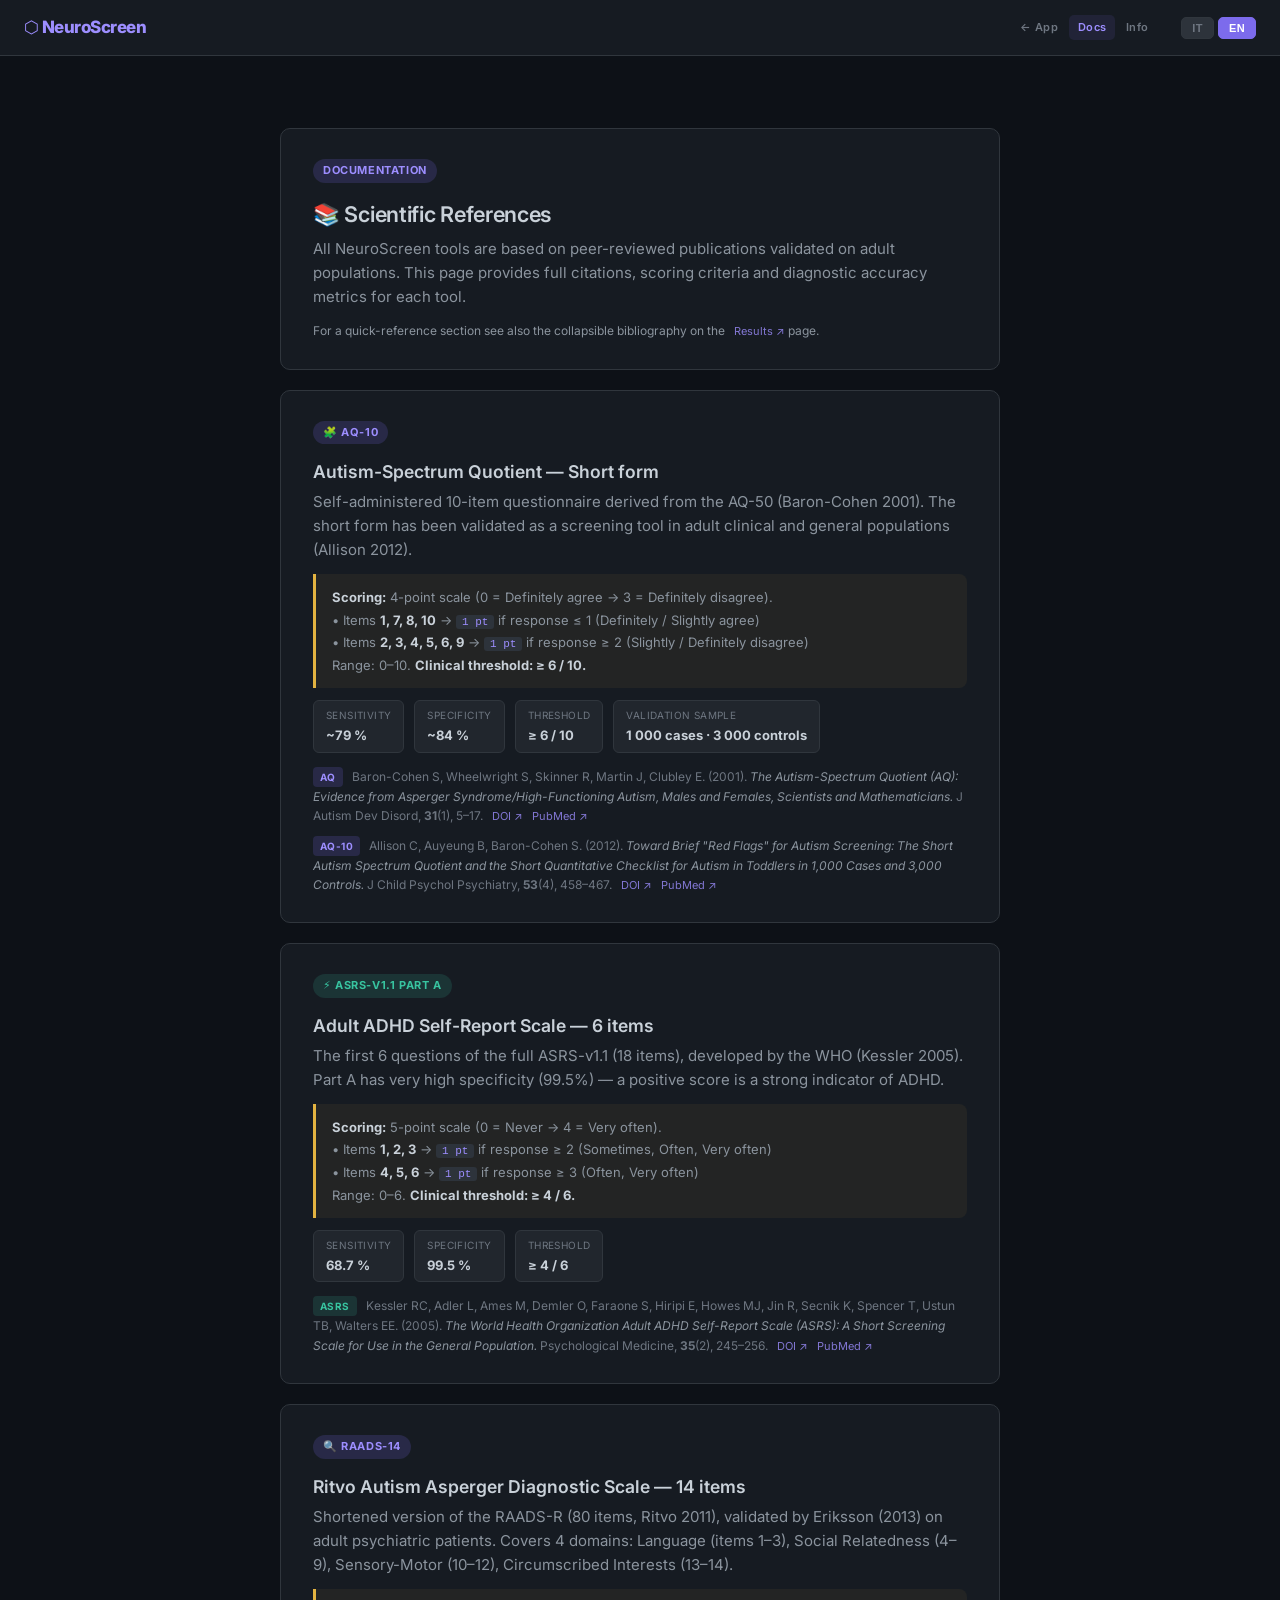
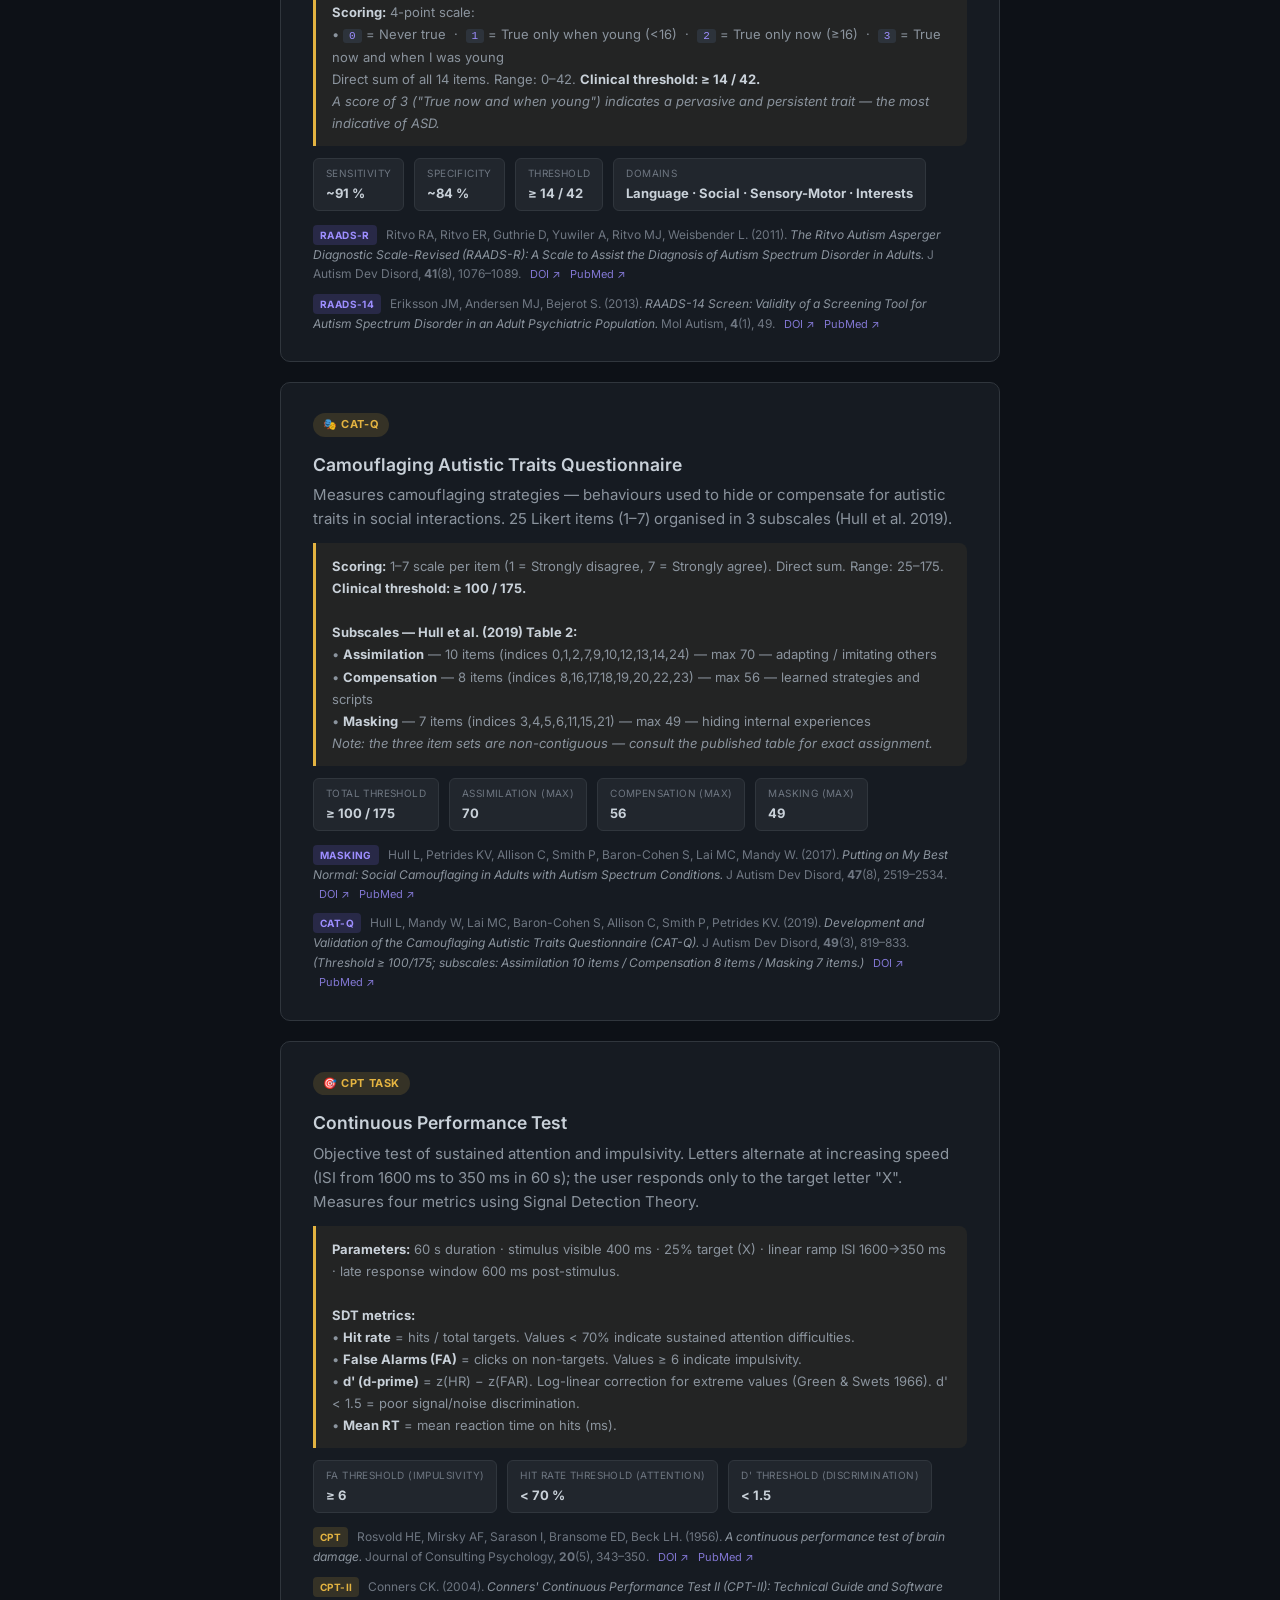
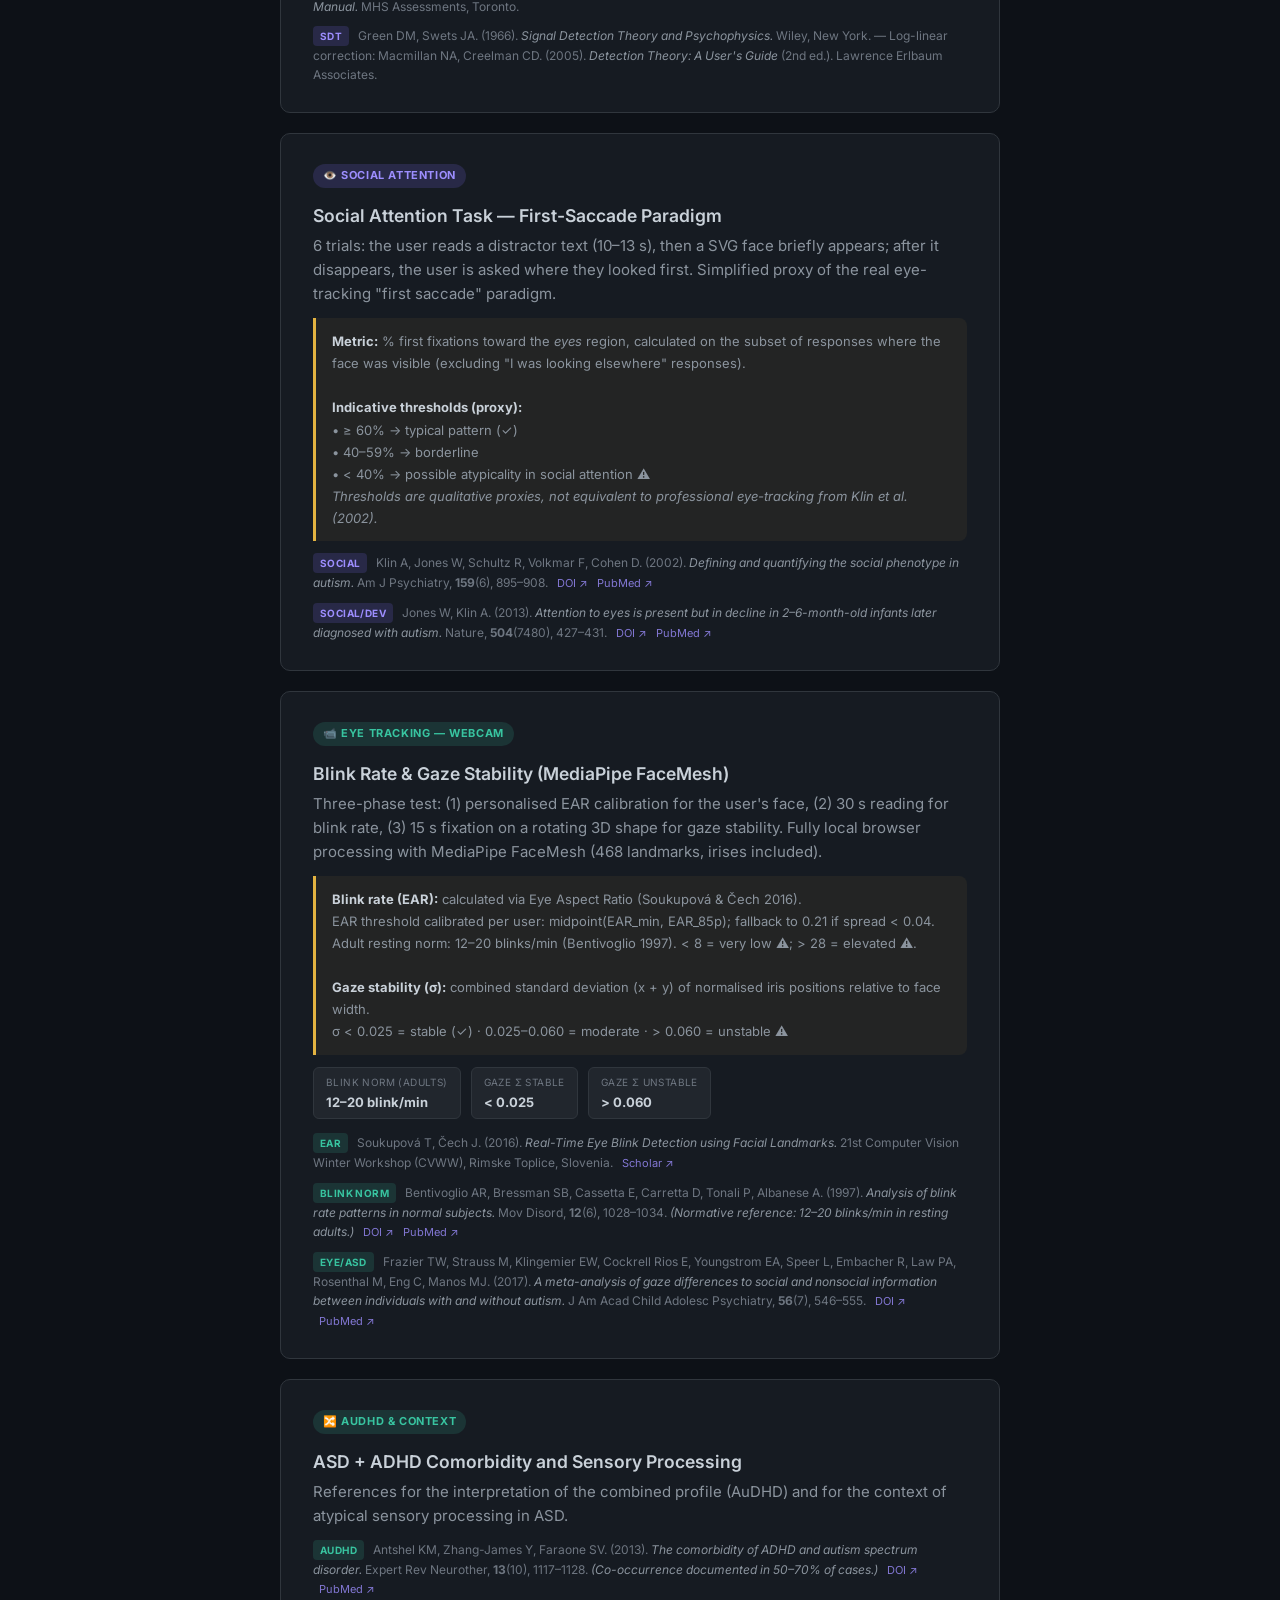
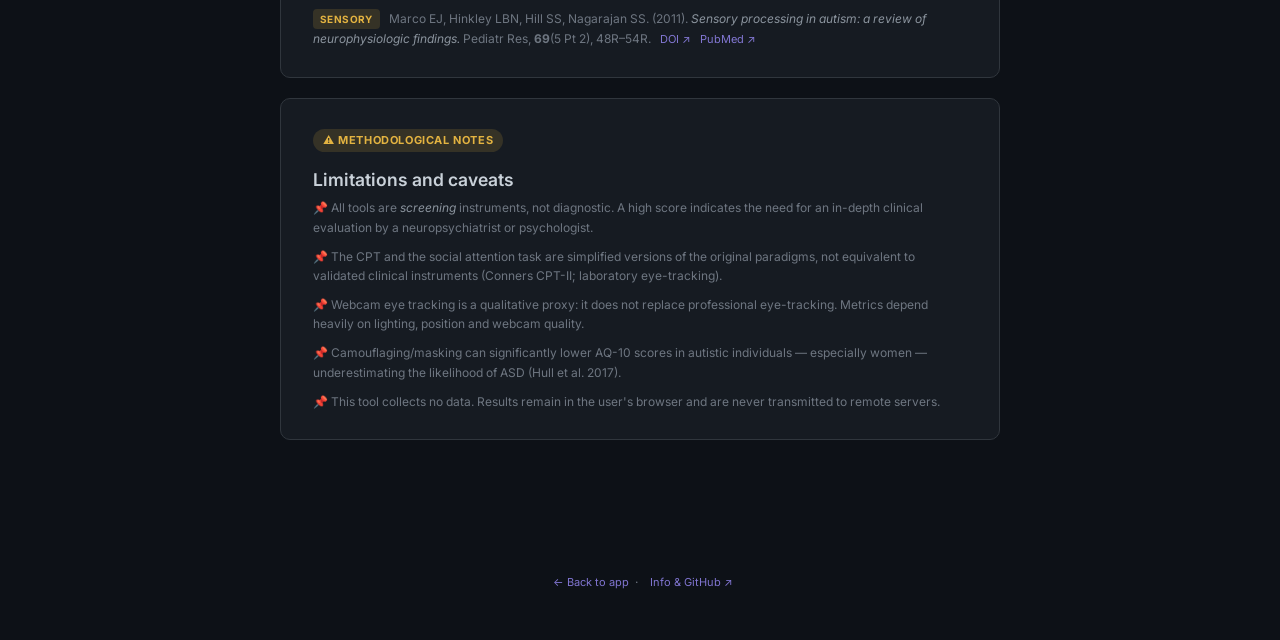
==== docs.html @ eaff33db "feat: bilingual IT/EN support for all pages + fix webcam leak, saveSession, dead code - Auto-detect " ====
<!DOCTYPE html>
<html lang="it" id="html-root">
<head>
  <meta charset="UTF-8">
  <meta name="viewport" content="width=device-width, initial-scale=1.0">
  <title>Docs — NeuroScreen</title>
  <link rel="preconnect" href="https://fonts.googleapis.com">
  <link rel="preconnect" href="https://fonts.gstatic.com" crossorigin>
  <link href="https://fonts.googleapis.com/css2?family=Inter:wght@400;500;600;700;800&display=swap" rel="stylesheet">
  <link rel="stylesheet" href="style.css">
  <!-- Detect language before first paint to avoid flash -->
  <script>!function(){var l;try{l=localStorage.getItem('ns_pref_lang')}catch(e){}if(l!=='it'&&l!=='en')l=(navigator.language||'it').toLowerCase().startsWith('it')?'it':'en';document.documentElement.lang=l}();</script>
</head>
<body>

<header>
  <div class="logo">⬡ NeuroScreen</div>
  <div style="flex:1"></div>
  <div class="header-nav-links">
    <a href="index.html" class="header-link lang-it">← App</a>
    <a href="index.html" class="header-link lang-en">← App</a>
    <a href="docs.html"  class="header-link active">Docs</a>
    <a href="info.html"  class="header-link">Info</a>
  </div>
  <div class="lang-switch">
    <button class="lang-btn" data-lang="it" onclick="__setStaticLang('it')">IT</button>
    <button class="lang-btn" data-lang="en" onclick="__setStaticLang('en')">EN</button>
  </div>
</header>

<main>

  <!-- ── Intro ── -->
  <div class="card" style="margin-top:36px">
    <span class="badge badge-purple lang-it">Documentazione</span>
    <span class="badge badge-purple lang-en">Documentation</span>
    <h2>📚 <span class="lang-it">Riferimenti Scientifici</span><span class="lang-en">Scientific References</span></h2>
    <p class="lang-it">Tutti gli strumenti di NeuroScreen si basano su pubblicazioni peer-reviewed con validazione su popolazioni adulte. Questa pagina riporta le citazioni complete, i criteri di scoring e le metriche di accuratezza diagnostica per ciascun strumento.</p>
    <p class="lang-en">All NeuroScreen tools are based on peer-reviewed publications validated on adult populations. This page provides full citations, scoring criteria and diagnostic accuracy metrics for each tool.</p>
    <p style="font-size:12px" class="lang-it">Per la sezione di riferimento rapida vedi anche la bibliografia collassabile nella pagina <a href="index.html" class="ref-link">Risultati ↗</a>.</p>
    <p style="font-size:12px" class="lang-en">For a quick-reference section see also the collapsible bibliography on the <a href="index.html" class="ref-link">Results ↗</a> page.</p>
  </div>

  <!-- ── AQ-10 ── -->
  <div class="card">
    <span class="badge badge-purple">🧩 AQ-10</span>
    <h3 class="lang-it" style="font-size:1.1rem;margin-bottom:4px">Autism-Spectrum Quotient — Versione breve</h3>
    <h3 class="lang-en" style="font-size:1.1rem;margin-bottom:4px">Autism-Spectrum Quotient — Short form</h3>
    <p class="lang-it">Questionario autovalutativo a 10 item derivato dall'AQ-50 (Baron-Cohen 2001). La versione breve è stata validata come strumento di screening in popolazioni adulte cliniche e generali (Allison 2012).</p>
    <p class="lang-en">Self-administered 10-item questionnaire derived from the AQ-50 (Baron-Cohen 2001). The short form has been validated as a screening tool in adult clinical and general populations (Allison 2012).</p>

    <div class="docs-scoring lang-it">
      <strong>Scoring:</strong> Scala a 4 punti (0 = Definitivamente d'accordo → 3 = Definitivamente in disaccordo).<br>
      • Item <strong>1, 7, 8, 10</strong> → <span class="docs-code">1 pt</span> se risposta ≤ 1 (Definitivamente / Leggermente d'accordo)<br>
      • Item <strong>2, 3, 4, 5, 6, 9</strong> → <span class="docs-code">1 pt</span> se risposta ≥ 2 (Leggermente / Definitivamente in disaccordo)<br>
      Range: 0–10. <strong>Soglia clinica: ≥ 6 / 10.</strong>
    </div>
    <div class="docs-scoring lang-en">
      <strong>Scoring:</strong> 4-point scale (0 = Definitely agree → 3 = Definitely disagree).<br>
      • Items <strong>1, 7, 8, 10</strong> → <span class="docs-code">1 pt</span> if response ≤ 1 (Definitely / Slightly agree)<br>
      • Items <strong>2, 3, 4, 5, 6, 9</strong> → <span class="docs-code">1 pt</span> if response ≥ 2 (Slightly / Definitely disagree)<br>
      Range: 0–10. <strong>Clinical threshold: ≥ 6 / 10.</strong>
    </div>

    <div class="docs-acc-row">
      <div class="docs-acc-pill">
        <div class="docs-acc-pill-label lang-it">Sensibilità</div>
        <div class="docs-acc-pill-label lang-en">Sensitivity</div>
        <div class="docs-acc-pill-val">~79 %</div>
      </div>
      <div class="docs-acc-pill">
        <div class="docs-acc-pill-label lang-it">Specificità</div>
        <div class="docs-acc-pill-label lang-en">Specificity</div>
        <div class="docs-acc-pill-val">~84 %</div>
      </div>
      <div class="docs-acc-pill">
        <div class="docs-acc-pill-label lang-it">Soglia</div>
        <div class="docs-acc-pill-label lang-en">Threshold</div>
        <div class="docs-acc-pill-val">≥ 6 / 10</div>
      </div>
      <div class="docs-acc-pill">
        <div class="docs-acc-pill-label lang-it">Campione di validazione</div>
        <div class="docs-acc-pill-label lang-en">Validation sample</div>
        <div class="docs-acc-pill-val">1 000 <span class="lang-it">casi</span><span class="lang-en">cases</span> · 3 000 <span class="lang-it">controlli</span><span class="lang-en">controls</span></div>
      </div>
    </div>

    <ul class="refs-list">
      <li>
        <span class="ref-badge">AQ</span>
        Baron-Cohen S, Wheelwright S, Skinner R, Martin J, Clubley E. (2001). <em>The Autism-Spectrum Quotient (AQ): Evidence from Asperger Syndrome/High-Functioning Autism, Males and Females, Scientists and Mathematicians.</em> J Autism Dev Disord, <strong>31</strong>(1), 5–17.
        <a href="https://doi.org/10.1023/A:1005653411471" target="_blank" rel="noopener" class="ref-link">DOI ↗</a>
        <a href="https://pubmed.ncbi.nlm.nih.gov/?term=baron-cohen+autism+spectrum+quotient+AQ+2001" target="_blank" rel="noopener" class="ref-link">PubMed ↗</a>
      </li>
      <li>
        <span class="ref-badge">AQ-10</span>
        Allison C, Auyeung B, Baron-Cohen S. (2012). <em>Toward Brief "Red Flags" for Autism Screening: The Short Autism Spectrum Quotient and the Short Quantitative Checklist for Autism in Toddlers in 1,000 Cases and 3,000 Controls.</em> J Child Psychol Psychiatry, <strong>53</strong>(4), 458–467.
        <a href="https://doi.org/10.1111/j.1469-7610.2011.02480.x" target="_blank" rel="noopener" class="ref-link">DOI ↗</a>
        <a href="https://pubmed.ncbi.nlm.nih.gov/?term=allison+auyeung+baron-cohen+AQ-10+2012" target="_blank" rel="noopener" class="ref-link">PubMed ↗</a>
      </li>
    </ul>
  </div>

  <!-- ── ASRS ── -->
  <div class="card">
    <span class="badge badge-teal">⚡ ASRS-v1.1 <span class="lang-it">Parte</span><span class="lang-en">Part</span> A</span>
    <h3 style="font-size:1.1rem;margin-bottom:4px">Adult ADHD Self-Report Scale — 6 <span class="lang-it">item</span><span class="lang-en">items</span></h3>
    <p class="lang-it">Le prime 6 domande dell'ASRS-v1.1 completo (18 item), sviluppato dall'OMS (Kessler 2005). La Parte A ha specificità molto elevata (99.5 %) — un punteggio positivo è un forte indicatore di ADHD.</p>
    <p class="lang-en">The first 6 questions of the full ASRS-v1.1 (18 items), developed by the WHO (Kessler 2005). Part A has very high specificity (99.5%) — a positive score is a strong indicator of ADHD.</p>

    <div class="docs-scoring lang-it">
      <strong>Scoring:</strong> Scala a 5 punti (0 = Mai → 4 = Molto spesso).<br>
      • Item <strong>1, 2, 3</strong> → <span class="docs-code">1 pt</span> se risposta ≥ 2 (A volte, Spesso, Molto spesso)<br>
      • Item <strong>4, 5, 6</strong> → <span class="docs-code">1 pt</span> se risposta ≥ 3 (Spesso, Molto spesso)<br>
      Range: 0–6. <strong>Soglia clinica: ≥ 4 / 6.</strong>
    </div>
    <div class="docs-scoring lang-en">
      <strong>Scoring:</strong> 5-point scale (0 = Never → 4 = Very often).<br>
      • Items <strong>1, 2, 3</strong> → <span class="docs-code">1 pt</span> if response ≥ 2 (Sometimes, Often, Very often)<br>
      • Items <strong>4, 5, 6</strong> → <span class="docs-code">1 pt</span> if response ≥ 3 (Often, Very often)<br>
      Range: 0–6. <strong>Clinical threshold: ≥ 4 / 6.</strong>
    </div>

    <div class="docs-acc-row">
      <div class="docs-acc-pill">
        <div class="docs-acc-pill-label lang-it">Sensibilità</div>
        <div class="docs-acc-pill-label lang-en">Sensitivity</div>
        <div class="docs-acc-pill-val">68.7 %</div>
      </div>
      <div class="docs-acc-pill">
        <div class="docs-acc-pill-label lang-it">Specificità</div>
        <div class="docs-acc-pill-label lang-en">Specificity</div>
        <div class="docs-acc-pill-val">99.5 %</div>
      </div>
      <div class="docs-acc-pill">
        <div class="docs-acc-pill-label lang-it">Soglia</div>
        <div class="docs-acc-pill-label lang-en">Threshold</div>
        <div class="docs-acc-pill-val">≥ 4 / 6</div>
      </div>
    </div>

    <ul class="refs-list">
      <li>
        <span class="ref-badge ref-badge-teal">ASRS</span>
        Kessler RC, Adler L, Ames M, Demler O, Faraone S, Hiripi E, Howes MJ, Jin R, Secnik K, Spencer T, Ustun TB, Walters EE. (2005). <em>The World Health Organization Adult ADHD Self-Report Scale (ASRS): A Short Screening Scale for Use in the General Population.</em> Psychological Medicine, <strong>35</strong>(2), 245–256.
        <a href="https://doi.org/10.1017/S0033291704002247" target="_blank" rel="noopener" class="ref-link">DOI ↗</a>
        <a href="https://pubmed.ncbi.nlm.nih.gov/?term=kessler+ASRS+ADHD+self+report+scale+2005" target="_blank" rel="noopener" class="ref-link">PubMed ↗</a>
      </li>
    </ul>
  </div>

  <!-- ── RAADS-14 ── -->
  <div class="card">
    <span class="badge badge-purple">🔍 RAADS-14</span>
    <h3 style="font-size:1.1rem;margin-bottom:4px">Ritvo Autism Asperger Diagnostic Scale — 14 <span class="lang-it">item</span><span class="lang-en">items</span></h3>
    <p class="lang-it">Versione ridotta del RAADS-R (80 item, Ritvo 2011), validata da Eriksson (2013) su pazienti psichiatrici adulti. Copre 4 domini: Linguaggio (item 1–3), Relazioni sociali (4–9), Sensorio-motorio (10–12), Interessi circoscritti (13–14).</p>
    <p class="lang-en">Shortened version of the RAADS-R (80 items, Ritvo 2011), validated by Eriksson (2013) on adult psychiatric patients. Covers 4 domains: Language (items 1–3), Social Relatedness (4–9), Sensory-Motor (10–12), Circumscribed Interests (13–14).</p>

    <div class="docs-scoring lang-it">
      <strong>Scoring:</strong> Scala a 4 punti:<br>
      • <span class="docs-code">0</span> = Mai vero &nbsp;·&nbsp;
        <span class="docs-code">1</span> = Vero solo da giovane (&lt;16 anni) &nbsp;·&nbsp;
        <span class="docs-code">2</span> = Vero solo ora (≥16 anni) &nbsp;·&nbsp;
        <span class="docs-code">3</span> = Vero ora e quando ero giovane<br>
      Somma diretta di tutti i 14 item. Range: 0–42. <strong>Soglia clinica: ≥ 14 / 42.</strong><br>
      <em>Un punteggio 3 ("Vero ora e da giovane") indica un tratto pervasivo e persistente — il più indicativo di ASD.</em>
    </div>
    <div class="docs-scoring lang-en">
      <strong>Scoring:</strong> 4-point scale:<br>
      • <span class="docs-code">0</span> = Never true &nbsp;·&nbsp;
        <span class="docs-code">1</span> = True only when young (&lt;16) &nbsp;·&nbsp;
        <span class="docs-code">2</span> = True only now (≥16) &nbsp;·&nbsp;
        <span class="docs-code">3</span> = True now and when I was young<br>
      Direct sum of all 14 items. Range: 0–42. <strong>Clinical threshold: ≥ 14 / 42.</strong><br>
      <em>A score of 3 ("True now and when young") indicates a pervasive and persistent trait — the most indicative of ASD.</em>
    </div>

    <div class="docs-acc-row">
      <div class="docs-acc-pill">
        <div class="docs-acc-pill-label lang-it">Sensibilità</div>
        <div class="docs-acc-pill-label lang-en">Sensitivity</div>
        <div class="docs-acc-pill-val">~91 %</div>
      </div>
      <div class="docs-acc-pill">
        <div class="docs-acc-pill-label lang-it">Specificità</div>
        <div class="docs-acc-pill-label lang-en">Specificity</div>
        <div class="docs-acc-pill-val">~84 %</div>
      </div>
      <div class="docs-acc-pill">
        <div class="docs-acc-pill-label lang-it">Soglia</div>
        <div class="docs-acc-pill-label lang-en">Threshold</div>
        <div class="docs-acc-pill-val">≥ 14 / 42</div>
      </div>
      <div class="docs-acc-pill">
        <div class="docs-acc-pill-label lang-it">Domini</div>
        <div class="docs-acc-pill-label lang-en">Domains</div>
        <div class="docs-acc-pill-val lang-it">Linguaggio · Sociale · Sensorio-mot. · Interessi</div>
        <div class="docs-acc-pill-val lang-en">Language · Social · Sensory-Motor · Interests</div>
      </div>
    </div>

    <ul class="refs-list">
      <li>
        <span class="ref-badge">RAADS-R</span>
        Ritvo RA, Ritvo ER, Guthrie D, Yuwiler A, Ritvo MJ, Weisbender L. (2011). <em>The Ritvo Autism Asperger Diagnostic Scale-Revised (RAADS-R): A Scale to Assist the Diagnosis of Autism Spectrum Disorder in Adults.</em> J Autism Dev Disord, <strong>41</strong>(8), 1076–1089.
        <a href="https://doi.org/10.1007/s10803-010-1143-3" target="_blank" rel="noopener" class="ref-link">DOI ↗</a>
        <a href="https://pubmed.ncbi.nlm.nih.gov/?term=ritvo+autism+asperger+diagnostic+scale+RAADS-R+2011" target="_blank" rel="noopener" class="ref-link">PubMed ↗</a>
      </li>
      <li>
        <span class="ref-badge">RAADS-14</span>
        Eriksson JM, Andersen MJ, Bejerot S. (2013). <em>RAADS-14 Screen: Validity of a Screening Tool for Autism Spectrum Disorder in an Adult Psychiatric Population.</em> Mol Autism, <strong>4</strong>(1), 49.
        <a href="https://doi.org/10.1186/2040-2392-4-49" target="_blank" rel="noopener" class="ref-link">DOI ↗</a>
        <a href="https://pubmed.ncbi.nlm.nih.gov/?term=eriksson+andersen+bejerot+RAADS-14+2013" target="_blank" rel="noopener" class="ref-link">PubMed ↗</a>
      </li>
    </ul>
  </div>

  <!-- ── CAT-Q ── -->
  <div class="card">
    <span class="badge badge-warn">🎭 CAT-Q</span>
    <h3 style="font-size:1.1rem;margin-bottom:4px">Camouflaging Autistic Traits Questionnaire</h3>
    <p class="lang-it">Misura le strategie di camouflaging — comportamenti usati per nascondere o compensare tratti autistici nelle interazioni sociali. 25 item Likert (1–7) organizzati in 3 subscale (Hull et al. 2019).</p>
    <p class="lang-en">Measures camouflaging strategies — behaviours used to hide or compensate for autistic traits in social interactions. 25 Likert items (1–7) organised in 3 subscales (Hull et al. 2019).</p>

    <div class="docs-scoring lang-it">
      <strong>Scoring:</strong> Scala 1–7 per item (1 = Fortemente in disaccordo, 7 = Fortemente d'accordo). Somma diretta. Range: 25–175. <strong>Soglia clinica: ≥ 100 / 175.</strong><br><br>
      <strong>Subscale — Hull et al. (2019) Tabella 2:</strong><br>
      • <strong>Assimilazione</strong> — 10 item (indici 0,1,2,7,9,10,12,13,14,24) — max 70 — adattarsi / imitare gli altri<br>
      • <strong>Compensazione</strong> — 8 item (indici 8,16,17,18,19,20,22,23) — max 56 — strategie e copioni appresi<br>
      • <strong>Masking</strong> — 7 item (indici 3,4,5,6,11,15,21) — max 49 — nascondere le esperienze interne<br>
      <em>Nota: i tre item-set non sono contigui — la tabella pubblicata va consultata per l'assegnazione esatta.</em>
    </div>
    <div class="docs-scoring lang-en">
      <strong>Scoring:</strong> 1–7 scale per item (1 = Strongly disagree, 7 = Strongly agree). Direct sum. Range: 25–175. <strong>Clinical threshold: ≥ 100 / 175.</strong><br><br>
      <strong>Subscales — Hull et al. (2019) Table 2:</strong><br>
      • <strong>Assimilation</strong> — 10 items (indices 0,1,2,7,9,10,12,13,14,24) — max 70 — adapting / imitating others<br>
      • <strong>Compensation</strong> — 8 items (indices 8,16,17,18,19,20,22,23) — max 56 — learned strategies and scripts<br>
      • <strong>Masking</strong> — 7 items (indices 3,4,5,6,11,15,21) — max 49 — hiding internal experiences<br>
      <em>Note: the three item sets are non-contiguous — consult the published table for exact assignment.</em>
    </div>

    <div class="docs-acc-row">
      <div class="docs-acc-pill">
        <div class="docs-acc-pill-label lang-it">Soglia totale</div>
        <div class="docs-acc-pill-label lang-en">Total threshold</div>
        <div class="docs-acc-pill-val">≥ 100 / 175</div>
      </div>
      <div class="docs-acc-pill">
        <div class="docs-acc-pill-label lang-it">Assimilazione (max)</div>
        <div class="docs-acc-pill-label lang-en">Assimilation (max)</div>
        <div class="docs-acc-pill-val">70</div>
      </div>
      <div class="docs-acc-pill">
        <div class="docs-acc-pill-label lang-it">Compensazione (max)</div>
        <div class="docs-acc-pill-label lang-en">Compensation (max)</div>
        <div class="docs-acc-pill-val">56</div>
      </div>
      <div class="docs-acc-pill">
        <div class="docs-acc-pill-label">Masking (max)</div>
        <div class="docs-acc-pill-val">49</div>
      </div>
    </div>

    <ul class="refs-list">
      <li>
        <span class="ref-badge">Masking</span>
        Hull L, Petrides KV, Allison C, Smith P, Baron-Cohen S, Lai MC, Mandy W. (2017). <em>Putting on My Best Normal: Social Camouflaging in Adults with Autism Spectrum Conditions.</em> J Autism Dev Disord, <strong>47</strong>(8), 2519–2534.
        <a href="https://doi.org/10.1007/s10803-017-3162-2" target="_blank" rel="noopener" class="ref-link">DOI ↗</a>
        <a href="https://pubmed.ncbi.nlm.nih.gov/?term=hull+mandy+camouflaging+autism+adults+2017" target="_blank" rel="noopener" class="ref-link">PubMed ↗</a>
      </li>
      <li>
        <span class="ref-badge">CAT-Q</span>
        Hull L, Mandy W, Lai MC, Baron-Cohen S, Allison C, Smith P, Petrides KV. (2019). <em>Development and Validation of the Camouflaging Autistic Traits Questionnaire (CAT-Q).</em> J Autism Dev Disord, <strong>49</strong>(3), 819–833. <em>(Threshold ≥ 100/175; subscales: Assimilation 10 items / Compensation 8 items / Masking 7 items.)</em>
        <a href="https://doi.org/10.1007/s10803-018-3720-5" target="_blank" rel="noopener" class="ref-link">DOI ↗</a>
        <a href="https://pubmed.ncbi.nlm.nih.gov/?term=hull+mandy+lai+CAT-Q+camouflaging+2019" target="_blank" rel="noopener" class="ref-link">PubMed ↗</a>
      </li>
    </ul>
  </div>

  <!-- ── CPT ── -->
  <div class="card">
    <span class="badge badge-warn">🎯 CPT Task</span>
    <h3 style="font-size:1.1rem;margin-bottom:4px">Continuous Performance Test</h3>
    <p class="lang-it">Test obiettivo di attenzione sostenuta e impulsività. Lettere si alternano a velocità crescente (ISI da 1600 ms a 350 ms in 60 s); l'utente risponde solo alla lettera target "X". Misura quattro metriche con Signal Detection Theory.</p>
    <p class="lang-en">Objective test of sustained attention and impulsivity. Letters alternate at increasing speed (ISI from 1600 ms to 350 ms in 60 s); the user responds only to the target letter "X". Measures four metrics using Signal Detection Theory.</p>

    <div class="docs-scoring lang-it">
      <strong>Parametri:</strong> durata 60 s · stimolo visibile 400 ms · 25 % target (X) · ISI a rampa lineare 1600→350 ms · finestra di risposta tardiva 600 ms post-stimolo.<br><br>
      <strong>Metriche SDT:</strong><br>
      • <strong>Hit rate</strong> = hit / tot. target. Valori &lt; 70 % indicano difficoltà di attenzione sostenuta.<br>
      • <strong>False Alarms (FA)</strong> = click su non-target. Valori ≥ 6 indicano impulsività.<br>
      • <strong>d' (d-prime)</strong> = z(HR) − z(FAR). Correzione log-lineare per valori estremi (Green &amp; Swets 1966). d' &lt; 1.5 = scarsa discriminazione segnale/rumore.<br>
      • <strong>RT medio</strong> = media dei tempi di reazione sulle hit (ms).
    </div>
    <div class="docs-scoring lang-en">
      <strong>Parameters:</strong> 60 s duration · stimulus visible 400 ms · 25% target (X) · linear ramp ISI 1600→350 ms · late response window 600 ms post-stimulus.<br><br>
      <strong>SDT metrics:</strong><br>
      • <strong>Hit rate</strong> = hits / total targets. Values &lt; 70% indicate sustained attention difficulties.<br>
      • <strong>False Alarms (FA)</strong> = clicks on non-targets. Values ≥ 6 indicate impulsivity.<br>
      • <strong>d' (d-prime)</strong> = z(HR) − z(FAR). Log-linear correction for extreme values (Green &amp; Swets 1966). d' &lt; 1.5 = poor signal/noise discrimination.<br>
      • <strong>Mean RT</strong> = mean reaction time on hits (ms).
    </div>

    <div class="docs-acc-row">
      <div class="docs-acc-pill">
        <div class="docs-acc-pill-label lang-it">Soglia FA (impulsività)</div>
        <div class="docs-acc-pill-label lang-en">FA threshold (impulsivity)</div>
        <div class="docs-acc-pill-val">≥ 6</div>
      </div>
      <div class="docs-acc-pill">
        <div class="docs-acc-pill-label lang-it">Soglia hit rate (attenzione)</div>
        <div class="docs-acc-pill-label lang-en">Hit rate threshold (attention)</div>
        <div class="docs-acc-pill-val">&lt; 70 %</div>
      </div>
      <div class="docs-acc-pill">
        <div class="docs-acc-pill-label lang-it">Soglia d' (discriminazione)</div>
        <div class="docs-acc-pill-label lang-en">d' threshold (discrimination)</div>
        <div class="docs-acc-pill-val">&lt; 1.5</div>
      </div>
    </div>

    <ul class="refs-list">
      <li>
        <span class="ref-badge ref-badge-warn">CPT</span>
        Rosvold HE, Mirsky AF, Sarason I, Bransome ED, Beck LH. (1956). <em>A continuous performance test of brain damage.</em> Journal of Consulting Psychology, <strong>20</strong>(5), 343–350.
        <a href="https://doi.org/10.1037/h0047366" target="_blank" rel="noopener" class="ref-link">DOI ↗</a>
        <a href="https://pubmed.ncbi.nlm.nih.gov/?term=continuous+performance+test+CPT+attention+ADHD+Conners" target="_blank" rel="noopener" class="ref-link">PubMed ↗</a>
      </li>
      <li>
        <span class="ref-badge ref-badge-warn">CPT-II</span>
        Conners CK. (2004). <em>Conners' Continuous Performance Test II (CPT-II): Technical Guide and Software Manual.</em> MHS Assessments, Toronto.
      </li>
      <li>
        <span class="ref-badge">SDT</span>
        Green DM, Swets JA. (1966). <em>Signal Detection Theory and Psychophysics.</em> Wiley, New York.
        — <span class="lang-it">Correzione log-lineare:</span><span class="lang-en">Log-linear correction:</span>
        Macmillan NA, Creelman CD. (2005). <em>Detection Theory: A User's Guide</em> (2nd ed.). Lawrence Erlbaum Associates.
      </li>
    </ul>
  </div>

  <!-- ── Social Attention ── -->
  <div class="card">
    <span class="badge badge-purple lang-it">👁️ Attenzione Sociale</span>
    <span class="badge badge-purple lang-en">👁️ Social Attention</span>
    <h3 style="font-size:1.1rem;margin-bottom:4px">Social Attention Task — First-Saccade Paradigm</h3>
    <p class="lang-it">6 trial: l'utente legge un testo distrattore (10–13 s), poi appare brevemente un volto SVG; dopo la scomparsa viene chiesto dove si guardava per primo. Proxy semplificato del paradigma "first saccade" da eye-tracking reale.</p>
    <p class="lang-en">6 trials: the user reads a distractor text (10–13 s), then a SVG face briefly appears; after it disappears, the user is asked where they looked first. Simplified proxy of the real eye-tracking "first saccade" paradigm.</p>

    <div class="docs-scoring lang-it">
      <strong>Metrica:</strong> % di prime fissazioni verso la regione <em>occhi</em>, calcolata sul sottocampione di risposte in cui il volto era visibile (escluse risposte "guardavo altrove").<br><br>
      <strong>Soglie indicative (proxy):</strong><br>
      • ≥ 60 % → pattern tipico (✓)<br>
      • 40–59 % → borderline<br>
      • &lt; 40 % → possibile atipicità nell'attenzione sociale ⚠️<br>
      <em>Le soglie sono proxy qualitativi, non equivalenti all'eye-tracking professionale da Klin et al. (2002).</em>
    </div>
    <div class="docs-scoring lang-en">
      <strong>Metric:</strong> % first fixations toward the <em>eyes</em> region, calculated on the subset of responses where the face was visible (excluding "I was looking elsewhere" responses).<br><br>
      <strong>Indicative thresholds (proxy):</strong><br>
      • ≥ 60% → typical pattern (✓)<br>
      • 40–59% → borderline<br>
      • &lt; 40% → possible atypicality in social attention ⚠️<br>
      <em>Thresholds are qualitative proxies, not equivalent to professional eye-tracking from Klin et al. (2002).</em>
    </div>

    <ul class="refs-list">
      <li>
        <span class="ref-badge">Social</span>
        Klin A, Jones W, Schultz R, Volkmar F, Cohen D. (2002). <em>Defining and quantifying the social phenotype in autism.</em> Am J Psychiatry, <strong>159</strong>(6), 895–908.
        <a href="https://doi.org/10.1176/appi.ajp.159.6.895" target="_blank" rel="noopener" class="ref-link">DOI ↗</a>
        <a href="https://pubmed.ncbi.nlm.nih.gov/?term=klin+jones+schultz+social+phenotype+autism+2002" target="_blank" rel="noopener" class="ref-link">PubMed ↗</a>
      </li>
      <li>
        <span class="ref-badge">Social/Dev</span>
        Jones W, Klin A. (2013). <em>Attention to eyes is present but in decline in 2–6-month-old infants later diagnosed with autism.</em> Nature, <strong>504</strong>(7480), 427–431.
        <a href="https://doi.org/10.1038/nature12715" target="_blank" rel="noopener" class="ref-link">DOI ↗</a>
        <a href="https://pubmed.ncbi.nlm.nih.gov/?term=jones+klin+attention+eyes+infants+autism+nature+2013" target="_blank" rel="noopener" class="ref-link">PubMed ↗</a>
      </li>
    </ul>
  </div>

  <!-- ── Eye Tracking ── -->
  <div class="card">
    <span class="badge badge-teal">📹 Eye Tracking — Webcam</span>
    <h3 class="lang-it" style="font-size:1.1rem;margin-bottom:4px">Blink Rate e Gaze Stability (MediaPipe FaceMesh)</h3>
    <h3 class="lang-en" style="font-size:1.1rem;margin-bottom:4px">Blink Rate &amp; Gaze Stability (MediaPipe FaceMesh)</h3>
    <p class="lang-it">Test in tre fasi: (1) calibrazione EAR personalizzata sul viso dell'utente, (2) 30 s di lettura per blink rate, (3) 15 s di fissazione su forma 3D rotante per stabilità sguardo. Elaborazione completamente locale nel browser con MediaPipe FaceMesh (468 landmark, iris inclusi).</p>
    <p class="lang-en">Three-phase test: (1) personalised EAR calibration for the user's face, (2) 30 s reading for blink rate, (3) 15 s fixation on a rotating 3D shape for gaze stability. Fully local browser processing with MediaPipe FaceMesh (468 landmarks, irises included).</p>

    <div class="docs-scoring lang-it">
      <strong>Blink rate (EAR):</strong> calcolato tramite Eye Aspect Ratio (Soukupová &amp; Čech 2016).<br>
      Soglia EAR calibrata su ogni utente: midpoint(EAR_min, EAR_85p); fallback a 0.21 se spread &lt; 0.04.<br>
      Norma adulti a riposo: 12–20 blink/min (Bentivoglio 1997). &lt; 8 = molto bassa ⚠️; &gt; 28 = elevata ⚠️.<br><br>
      <strong>Gaze stability (σ):</strong> deviazione standard combinata (x + y) delle posizioni iride normalizzate per larghezza facciale.<br>
      σ &lt; 0.025 = stabile (✓) · 0.025–0.060 = moderata · &gt; 0.060 = instabile ⚠️
    </div>
    <div class="docs-scoring lang-en">
      <strong>Blink rate (EAR):</strong> calculated via Eye Aspect Ratio (Soukupová &amp; Čech 2016).<br>
      EAR threshold calibrated per user: midpoint(EAR_min, EAR_85p); fallback to 0.21 if spread &lt; 0.04.<br>
      Adult resting norm: 12–20 blinks/min (Bentivoglio 1997). &lt; 8 = very low ⚠️; &gt; 28 = elevated ⚠️.<br><br>
      <strong>Gaze stability (σ):</strong> combined standard deviation (x + y) of normalised iris positions relative to face width.<br>
      σ &lt; 0.025 = stable (✓) · 0.025–0.060 = moderate · &gt; 0.060 = unstable ⚠️
    </div>

    <div class="docs-acc-row">
      <div class="docs-acc-pill">
        <div class="docs-acc-pill-label lang-it">Blink norm (adulti)</div>
        <div class="docs-acc-pill-label lang-en">Blink norm (adults)</div>
        <div class="docs-acc-pill-val">12–20 blink/min</div>
      </div>
      <div class="docs-acc-pill">
        <div class="docs-acc-pill-label lang-it">Gaze σ stabile</div>
        <div class="docs-acc-pill-label lang-en">Gaze σ stable</div>
        <div class="docs-acc-pill-val">&lt; 0.025</div>
      </div>
      <div class="docs-acc-pill">
        <div class="docs-acc-pill-label lang-it">Gaze σ instabile</div>
        <div class="docs-acc-pill-label lang-en">Gaze σ unstable</div>
        <div class="docs-acc-pill-val">&gt; 0.060</div>
      </div>
    </div>

    <ul class="refs-list">
      <li>
        <span class="ref-badge ref-badge-teal">EAR</span>
        Soukupová T, Čech J. (2016). <em>Real-Time Eye Blink Detection using Facial Landmarks.</em> 21st Computer Vision Winter Workshop (CVWW), Rimske Toplice, Slovenia.
        <a href="https://scholar.google.com/scholar?q=soukupova+cech+eye+blink+detection+facial+landmarks+2016" target="_blank" rel="noopener" class="ref-link">Scholar ↗</a>
      </li>
      <li>
        <span class="ref-badge ref-badge-teal">Blink norm</span>
        Bentivoglio AR, Bressman SB, Cassetta E, Carretta D, Tonali P, Albanese A. (1997). <em>Analysis of blink rate patterns in normal subjects.</em> Mov Disord, <strong>12</strong>(6), 1028–1034.
        <em class="lang-it">(Riferimento normativo: 12–20 blink/min negli adulti a riposo.)</em>
        <em class="lang-en">(Normative reference: 12–20 blinks/min in resting adults.)</em>
        <a href="https://doi.org/10.1002/mds.870120602" target="_blank" rel="noopener" class="ref-link">DOI ↗</a>
        <a href="https://pubmed.ncbi.nlm.nih.gov/?term=bentivoglio+blink+rate+patterns+normal+subjects+1997" target="_blank" rel="noopener" class="ref-link">PubMed ↗</a>
      </li>
      <li>
        <span class="ref-badge ref-badge-teal">Eye/ASD</span>
        Frazier TW, Strauss M, Klingemier EW, Cockrell Rios E, Youngstrom EA, Speer L, Embacher R, Law PA, Rosenthal M, Eng C, Manos MJ. (2017). <em>A meta-analysis of gaze differences to social and nonsocial information between individuals with and without autism.</em> J Am Acad Child Adolesc Psychiatry, <strong>56</strong>(7), 546–555.
        <a href="https://doi.org/10.1016/j.jaac.2017.04.009" target="_blank" rel="noopener" class="ref-link">DOI ↗</a>
        <a href="https://pubmed.ncbi.nlm.nih.gov/?term=frazier+gaze+social+autism+meta-analysis+2017" target="_blank" rel="noopener" class="ref-link">PubMed ↗</a>
      </li>
    </ul>
  </div>

  <!-- ── Comorbidità ── -->
  <div class="card">
    <span class="badge badge-teal lang-it">🔀 AuDHD e Contesto</span>
    <span class="badge badge-teal lang-en">🔀 AuDHD &amp; Context</span>
    <h3 class="lang-it" style="font-size:1.1rem;margin-bottom:4px">Comorbidità ASD + ADHD e Sensory Processing</h3>
    <h3 class="lang-en" style="font-size:1.1rem;margin-bottom:4px">ASD + ADHD Comorbidity and Sensory Processing</h3>
    <p class="lang-it">Riferimenti per l'interpretazione del profilo combinato (AuDHD) e per il contesto della sensorialità atipica nell'ASD.</p>
    <p class="lang-en">References for the interpretation of the combined profile (AuDHD) and for the context of atypical sensory processing in ASD.</p>

    <ul class="refs-list" style="margin-top:12px">
      <li>
        <span class="ref-badge ref-badge-teal">AuDHD</span>
        Antshel KM, Zhang-James Y, Faraone SV. (2013). <em>The comorbidity of ADHD and autism spectrum disorder.</em> Expert Rev Neurother, <strong>13</strong>(10), 1117–1128.
        <em class="lang-it">(Co-occorrenza documentata nel 50–70 % dei casi.)</em>
        <em class="lang-en">(Co-occurrence documented in 50–70% of cases.)</em>
        <a href="https://doi.org/10.1586/14737175.2013.840417" target="_blank" rel="noopener" class="ref-link">DOI ↗</a>
        <a href="https://pubmed.ncbi.nlm.nih.gov/?term=antshel+zhang-james+faraone+ADHD+autism+comorbidity+2013" target="_blank" rel="noopener" class="ref-link">PubMed ↗</a>
      </li>
      <li>
        <span class="ref-badge ref-badge-warn">Sensory</span>
        Marco EJ, Hinkley LBN, Hill SS, Nagarajan SS. (2011). <em>Sensory processing in autism: a review of neurophysiologic findings.</em> Pediatr Res, <strong>69</strong>(5 Pt 2), 48R–54R.
        <a href="https://doi.org/10.1203/PDR.0b013e3182130bd8" target="_blank" rel="noopener" class="ref-link">DOI ↗</a>
        <a href="https://pubmed.ncbi.nlm.nih.gov/?term=marco+hinkley+sensory+processing+autism+neurophysiologic+2011" target="_blank" rel="noopener" class="ref-link">PubMed ↗</a>
      </li>
    </ul>
  </div>

  <!-- ── Note metodologiche ── -->
  <div class="card">
    <span class="badge badge-warn lang-it">⚠️ Note metodologiche</span>
    <span class="badge badge-warn lang-en">⚠️ Methodological notes</span>
    <h3 class="lang-it" style="font-size:1.1rem;margin-bottom:4px">Limiti e avvertenze</h3>
    <h3 class="lang-en" style="font-size:1.1rem;margin-bottom:4px">Limitations and caveats</h3>
    <ul class="refs-list lang-it">
      <li>📌 Tutti gli strumenti sono di <em>screening</em>, non diagnostici. Un punteggio elevato indica la necessità di una valutazione clinica approfondita da parte di un neuropsichiatra o psicologo.</li>
      <li>📌 Il CPT e il task di attenzione sociale sono versioni semplificate dei paradigmi originali, non equivalenti agli strumenti clinici validati (CPT-II di Conners; eye-tracking da laboratorio).</li>
      <li>📌 L'eye tracking via webcam è un proxy qualitativo: non sostituisce l'eye-tracking professionale. Le metriche dipendono fortemente da illuminazione, posizione e qualità della webcam.</li>
      <li>📌 Il camouflaging/masking può abbassare significativamente i punteggi AQ-10 nelle persone autistiche — specialmente le donne — sottostimando la probabilità di ASD (Hull et al. 2017).</li>
      <li>📌 Questo strumento non raccoglie alcun dato. I risultati rimangono nel browser dell'utente e non vengono mai trasmessi a server remoti.</li>
    </ul>
    <ul class="refs-list lang-en">
      <li>📌 All tools are <em>screening</em> instruments, not diagnostic. A high score indicates the need for an in-depth clinical evaluation by a neuropsychiatrist or psychologist.</li>
      <li>📌 The CPT and the social attention task are simplified versions of the original paradigms, not equivalent to validated clinical instruments (Conners CPT-II; laboratory eye-tracking).</li>
      <li>📌 Webcam eye tracking is a qualitative proxy: it does not replace professional eye-tracking. Metrics depend heavily on lighting, position and webcam quality.</li>
      <li>📌 Camouflaging/masking can significantly lower AQ-10 scores in autistic individuals — especially women — underestimating the likelihood of ASD (Hull et al. 2017).</li>
      <li>📌 This tool collects no data. Results remain in the user's browser and are never transmitted to remote servers.</li>
    </ul>
  </div>

</main>

<footer style="text-align:center;padding:32px 20px 48px;color:var(--text3);font-size:12px">
  <a href="index.html" class="ref-link lang-it">← Torna all'app</a>
  <a href="index.html" class="ref-link lang-en">← Back to app</a>
  &nbsp;·&nbsp;
  <a href="info.html" class="ref-link lang-it">Info &amp; GitHub ↗</a>
  <a href="info.html" class="ref-link lang-en">Info &amp; GitHub ↗</a>
</footer>

<script src="js/static-lang.js"></script>
</body>
</html>
---- style.css ----
/* NeuroScreen — ASD & ADHD Screener */

*, *::before, *::after { box-sizing: border-box; margin: 0; padding: 0; }

:root {
  --bg:       #0d1117;
  --surf:     #161b22;
  --surf2:    #21262d;
  --surf3:    #2d333b;
  --border:   #30363d;
  --primary:  #7c6bec;
  --primary2: #9d8eff;
  --teal:     #3fb950;
  --teal2:    #38c4a0;
  --warn:     #e3b341;
  --danger:   #f85149;
  --text:     #c9d1d9;
  --text2:    #8b949e;
  --text3:    #6e7681;
  --radius:   10px;
  --shadow:   0 4px 24px rgba(0,0,0,.4);
}

body {
  font-family: 'Inter', 'Segoe UI', system-ui, -apple-system, sans-serif;
  background: var(--bg);
  color: var(--text);
  min-height: 100vh;
  line-height: 1.6;
  font-size: 15px;
  -webkit-font-smoothing: antialiased;
}

/* ── Header / Steps ── */
header {
  display: flex;
  align-items: center;
  gap: 24px;
  padding: 0 24px;
  height: 56px;
  background: var(--surf);
  border-bottom: 1px solid var(--border);
  position: sticky;
  top: 0;
  z-index: 100;
}

.logo {
  font-size: 17px;
  font-weight: 800;
  color: var(--primary2);
  letter-spacing: -0.5px;
  white-space: nowrap;
}

#steps {
  display: flex;
  align-items: center;
  gap: 0;
  overflow-x: auto;
  scrollbar-width: none;
}
#steps::-webkit-scrollbar { display: none; }

.step-item {
  display: flex;
  align-items: center;
  gap: 6px;
  padding: 6px 14px;
  font-size: 12px;
  color: var(--text3);
  white-space: nowrap;
  position: relative;
  transition: color .2s;
}
.step-item::after {
  content: '›';
  position: absolute;
  right: -2px;
  color: var(--border);
}
.step-item:last-child::after { display: none; }
.step-item.active  { color: var(--primary2); font-weight: 600; }
.step-item.done    { color: var(--teal); }

/* ── Screens ── */
main { max-width: 760px; margin: 0 auto; padding: 36px 20px 80px; }

.screen { display: none; }
.screen.active { display: block; animation: fadeUp .25s ease; }

@keyframes fadeUp {
  from { opacity: 0; transform: translateY(8px); }
  to   { opacity: 1; transform: translateY(0); }
}

/* ── Card ── */
.card {
  background: var(--surf);
  border: 1px solid var(--border);
  border-radius: var(--radius);
  padding: 28px 32px;
  margin-bottom: 20px;
}

.card-sm { padding: 20px 24px; }

/* ── Badge ── */
.badge {
  display: inline-block;
  padding: 3px 10px;
  border-radius: 20px;
  font-size: 11px;
  font-weight: 700;
  letter-spacing: .6px;
  text-transform: uppercase;
  margin-bottom: 14px;
}
.badge-purple { background: rgba(124,107,236,.18); color: var(--primary2); }
.badge-teal   { background: rgba(56,196,160,.15);  color: var(--teal2); }
.badge-warn   { background: rgba(227,179,65,.15);  color: var(--warn); }

/* ── Typography ── */
h1 { font-size: 2rem; font-weight: 700; letter-spacing: -0.5px; margin-bottom: 8px; }
h2 { font-size: 1.35rem; font-weight: 600; margin-bottom: 6px; letter-spacing: -0.3px; }
h3 { font-size: 1rem; font-weight: 600; margin-bottom: 6px; }
p  { color: var(--text2); margin-bottom: 12px; }
p:last-child { margin-bottom: 0; }

.subtitle { font-size: 1.05rem; color: var(--text2); margin-bottom: 20px; }
.section-label {
  font-size: 0.75rem;
  text-transform: uppercase;
  letter-spacing: 0.9px;
  color: var(--text3);
  font-weight: 600;
  margin-bottom: 14px;
}

/* ── Disclaimer box ── */
.disclaimer {
  background: rgba(227,179,65,.07);
  border-left: 3px solid var(--warn);
  border-radius: 0 8px 8px 0;
  padding: 12px 16px;
  margin: 16px 0;
  font-size: 13px;
  color: var(--text2);
}
.disclaimer strong { color: var(--warn); }

/* ── Feature list (legacy, kept for compat) ── */
.features-list {
  list-style: none;
  margin: 16px 0 20px;
}
.features-list li {
  padding: 8px 0;
  border-bottom: 1px solid var(--border);
  font-size: 14px;
  color: var(--text2);
}
.features-list li:last-child { border-bottom: none; }
.features-list li strong { color: var(--text); }

/* ── Welcome hero ── */
.wlc-hero {
  text-align: center;
  padding: 52px 20px 30px;
}
.wlc-hero-badges {
  display: flex;
  align-items: center;
  justify-content: center;
  flex-wrap: wrap;
  gap: 8px;
  margin-bottom: 18px;
}
.wlc-hero h1 {
  font-size: 3.2rem;
  font-weight: 800;
  letter-spacing: -2px;
  margin-bottom: 10px;
  background: linear-gradient(135deg, var(--primary2) 0%, var(--teal2) 100%);
  -webkit-background-clip: text;
  -webkit-text-fill-color: transparent;
  background-clip: text;
}
.oss-pill {
  background: rgba(56, 196, 160, 0.12);
  color: var(--teal2);
  font-size: 11px;
}

/* ── Open-source notice ── */
.oss-notice {
  background: rgba(56, 196, 160, 0.06);
  border: 1px solid rgba(56, 196, 160, 0.18);
  border-radius: var(--radius);
  padding: 14px 18px;
  margin-bottom: 22px;
  font-size: 13px;
  color: var(--text2);
  line-height: 1.65;
}
.oss-notice strong { color: var(--teal2); }

/* ── Test selection grid ── */
.test-grid {
  display: grid;
  grid-template-columns: 1fr 1fr;
  gap: 10px;
  margin-bottom: 22px;
}
.test-card {
  background: var(--surf2);
  border: 1px solid var(--border);
  border-radius: var(--radius);
  padding: 14px 16px;
  transition: border-color .15s, background .15s;
}
.test-card:has(input:checked) {
  border-color: rgba(124, 107, 236, 0.45);
  background: rgba(124, 107, 236, 0.04);
}
.test-card-header {
  display: flex;
  align-items: center;
  gap: 12px;
  margin-bottom: 8px;
}
.test-card-title {
  font-size: 13px;
  font-weight: 600;
  color: var(--text);
  line-height: 1.3;
}
.test-card-meta {
  font-size: 11px;
  color: var(--text3);
  margin-top: 2px;
}
.test-card-desc {
  font-size: 12px;
  color: var(--text2);
  margin: 0;
  line-height: 1.55;
}

/* ── Toggle switch ── */
.ts-toggle {
  position: relative;
  display: inline-block;
  width: 38px;
  height: 21px;
  flex-shrink: 0;
  cursor: pointer;
}
.ts-toggle input { opacity: 0; width: 0; height: 0; position: absolute; }
.ts-slider {
  position: absolute;
  inset: 0;
  background: var(--surf3);
  border-radius: 21px;
  border: 1px solid var(--border);
  transition: background .2s, border-color .2s;
}
.ts-slider::before {
  content: '';
  position: absolute;
  height: 15px;
  width: 15px;
  left: 2px;
  top: 2px;
  background: var(--text3);
  border-radius: 50%;
  transition: transform .2s, background .2s;
}
.ts-toggle input:checked + .ts-slider              { background: var(--primary); border-color: var(--primary); }
.ts-toggle input:checked + .ts-slider::before      { transform: translateX(17px); background: #fff; }

/* ── Welcome footer (duration + CTA) ── */
.wlc-footer {
  display: flex;
  align-items: center;
  justify-content: space-between;
  flex-wrap: wrap;
  gap: 14px;
  margin-top: 20px;
  padding-top: 18px;
  border-top: 1px solid var(--border);
}
.wlc-footer p { margin: 0; font-size: 13px; color: var(--text2); }

/* ── Question block ── */
.q-header {
  display: flex;
  align-items: center;
  gap: 16px;
  margin-bottom: 24px;
}
.q-header h2 { margin-bottom: 0; white-space: nowrap; font-size: 1.1rem; }

.progress-track {
  flex: 1;
  height: 4px;
  background: var(--surf3);
  border-radius: 4px;
  overflow: hidden;
}
.progress-fill {
  height: 100%;
  background: linear-gradient(90deg, var(--primary), var(--teal2));
  border-radius: 4px;
  transition: width .35s ease;
}

.question-text {
  font-size: 1.05rem;
  font-weight: 500;
  color: var(--text);
  margin-bottom: 18px;
  line-height: 1.5;
}

.options-list { display: flex; flex-direction: column; gap: 8px; margin-bottom: 24px; }

.opt-btn {
  background: var(--surf2);
  border: 2px solid transparent;
  border-radius: 8px;
  padding: 11px 16px;
  text-align: left;
  font-size: 14px;
  color: var(--text2);
  cursor: pointer;
  transition: all .15s ease;
}
.opt-btn:hover  { border-color: var(--primary); color: var(--text); }
.opt-btn.sel    { border-color: var(--primary); background: rgba(124,107,236,.12); color: var(--text); }

.q-nav {
  display: flex;
  justify-content: space-between;
  align-items: center;
  padding-top: 4px;
}

/* ── Buttons ── */
.btn {
  display: inline-flex;
  align-items: center;
  gap: 6px;
  padding: 10px 24px;
  border-radius: 7px;
  border: none;
  font-size: 14px;
  font-weight: 600;
  cursor: pointer;
  transition: all .15s ease;
}
.btn-primary  { background: var(--primary); color: #fff; }
.btn-primary:hover { background: var(--primary2); transform: translateY(-1px); }
.btn-primary:disabled { opacity: .35; cursor: not-allowed; transform: none; }
.btn-outline  { background: transparent; border: 2px solid var(--border); color: var(--text2); }
.btn-outline:hover { border-color: var(--primary); color: var(--text); }
.btn-teal     { background: var(--teal2); color: #0d1117; }
.btn-teal:hover { background: #57d9bc; }
.btn-danger   { background: var(--danger); color: #fff; }
.btn-lg       { padding: 12px 32px; font-size: 15px; }
.btn-sm       { padding: 6px 14px;  font-size: 12px; }

/* ── CPT Task ── */
.cpt-box {
  display: flex;
  flex-direction: column;
  align-items: center;
  padding: 20px 0;
}

#cpt-letter {
  width: 160px;
  height: 160px;
  border-radius: 14px;
  background: var(--surf2);
  border: 2px solid var(--border);
  display: flex;
  align-items: center;
  justify-content: center;
  font-size: 5.5rem;
  font-weight: 900;
  color: var(--text);
  letter-spacing: -2px;
  margin: 20px 0;
  transition: border-color .08s, background .08s;
  user-select: none;
}
#cpt-letter.target-shown { border-color: var(--primary); background: rgba(124,107,236,.1); }
#cpt-letter.hit          { border-color: var(--teal2); background: rgba(56,196,160,.12); color: var(--teal2); }
#cpt-letter.miss         { border-color: var(--danger); background: rgba(248,81,73,.1); }
#cpt-letter.false-alarm  { border-color: var(--danger); background: rgba(248,81,73,.1); color: var(--danger); }
#cpt-letter.late-hit     { border-color: var(--warn);   background: rgba(255,204,0,.10); color: var(--warn); }

.cpt-instruction {
  font-size: 0.9rem;
  color: var(--text2);
  text-align: center;
  margin-bottom: 8px;
}
.cpt-key-hint {
  display: inline-block;
  background: var(--surf3);
  border: 1px solid var(--border);
  border-radius: 5px;
  padding: 2px 8px;
  font-family: monospace;
  font-size: 13px;
}

.timer-wrap { width: 100%; margin-bottom: 8px; }
.timer-bar  { height: 5px; background: var(--surf3); border-radius: 5px; overflow: hidden; }
.timer-fill {
  height: 100%;
  background: linear-gradient(90deg, var(--primary), var(--teal2));
  border-radius: 5px;
  transition: width .1s linear;
}
.timer-label { font-size: 12px; color: var(--text3); margin-top: 4px; text-align: right; }

.cpt-stats { display: flex; gap: 28px; margin-top: 16px; }
.cpt-stat  { text-align: center; }
.cpt-stat-val { font-size: 1.5rem; font-weight: 700; color: var(--primary2); }
.cpt-stat-lbl { font-size: 11px; color: var(--text3); text-transform: uppercase; letter-spacing: .4px; }

#cpt-respond-btn {
  width: 160px;
  height: 56px;
  font-size: 1.1rem;
  border-radius: 10px;
}

/* ── Social Attention Test ── */

/* Fase lettura */
.reading-phase {
  background: var(--surf2);
  border: 1px solid var(--border);
  border-radius: var(--radius);
  padding: 20px 24px 16px;
  margin: 8px 0 16px;
}
.reading-trial-num {
  font-size: 11px;
  text-transform: uppercase;
  letter-spacing: .5px;
  color: var(--text3);
  margin-bottom: 10px;
}
.reading-label {
  font-size: 12px;
  text-transform: uppercase;
  letter-spacing: .5px;
  color: var(--primary2);
  margin-bottom: 10px;
  font-weight: 600;
}
.reading-text {
  font-size: 15px;
  color: var(--text);
  line-height: 1.75;
  margin-bottom: 14px;
  padding: 12px 16px;
  background: var(--surf3);
  border-radius: 8px;
  border-left: 3px solid var(--primary);
}
.reading-hint {
  font-size: 12px;
  color: var(--text3);
  font-style: italic;
  margin-bottom: 12px;
}
.reading-bar-wrap {
  height: 3px;
  background: var(--surf3);
  border-radius: 3px;
  overflow: hidden;
}
.reading-bar-fill {
  height: 100%;
  width: 0%;
  background: linear-gradient(90deg, var(--primary), var(--teal2));
  border-radius: 3px;
}

.face-wrap {
  display: flex;
  justify-content: center;
  margin: 16px 0;
  position: relative;
}

#face-overlay {
  position: absolute;
  inset: 0;
  background: var(--surf);
  border-radius: 12px;
  transition: opacity .12s ease;
  pointer-events: none;
}

.face-regions {
  display: grid;
  grid-template-columns: 1fr 1fr;
  gap: 10px;
  margin-top: 16px;
}
.region-btn {
  background: var(--surf2);
  border: 2px solid var(--border);
  border-radius: 8px;
  padding: 14px;
  font-size: 14px;
  font-weight: 600;
  color: var(--text2);
  cursor: pointer;
  text-align: center;
  transition: all .15s;
}
.region-btn:hover { border-color: var(--primary2); color: var(--text); }
.region-btn-wide  {
  grid-column: 1 / -1;
  background: var(--surf3);
  border-color: var(--surf3);
  color: var(--text3);
  font-weight: 500;
}
.region-btn-wide:hover { border-color: var(--text3); color: var(--text2); }

/* ── Webcam setup ── */
.webcam-privacy-box {
  background: rgba(56,196,160,.07);
  border: 1px solid rgba(56,196,160,.2);
  border-radius: 8px;
  padding: 12px 16px;
  margin-bottom: 18px;
  font-size: 13px;
  color: var(--text2);
  line-height: 1.6;
}
.webcam-section-label {
  font-size: 12px;
  font-weight: 700;
  color: var(--text);
  margin-bottom: 8px;
}
.webcam-tips {
  padding-left: 20px;
  font-size: 14px;
  color: var(--text2);
  margin-bottom: 4px;
}
.webcam-tips li { margin-bottom: 5px; }

/* ── Webcam (legacy wrap, kept for compat) ── */
#webcam-wrap {
  position: relative;
  width: 320px;
  margin: 0 auto 16px;
  border-radius: 10px;
  overflow: hidden;
}
#cam-video {
  width: 320px;
  height: 240px;
  object-fit: cover;
  display: block;
  transform: scaleX(-1);
}
#cam-canvas {
  position: absolute;
  top: 0; left: 0;
  width: 320px;
  height: 240px;
  pointer-events: none;
  transform: scaleX(-1);
}
.cam-status {
  position: absolute;
  bottom: 8px;
  left: 50%;
  transform: translateX(-50%);
  background: rgba(0,0,0,.65);
  color: #fff;
  font-size: 11px;
  padding: 3px 10px;
  border-radius: 20px;
  white-space: nowrap;
}

.metric-row { display: grid; grid-template-columns: repeat(3, 1fr); gap: 12px; margin: 16px 0; }
.metric-card { background: var(--surf2); border-radius: 8px; padding: 14px; text-align: center; }
.metric-val  { font-size: 1.8rem; font-weight: 700; color: var(--primary2); }
.metric-lbl  { font-size: 11px; color: var(--text3); margin-top: 3px; }

.server-notice {
  background: rgba(124,107,236,.08);
  border: 1px solid rgba(124,107,236,.25);
  border-radius: 8px;
  padding: 16px 20px;
  font-size: 13px;
  color: var(--text2);
  margin-bottom: 16px;
}
.server-notice code {
  background: var(--surf3);
  padding: 2px 6px;
  border-radius: 4px;
  font-size: 12px;
  color: var(--primary2);
}

/* ── Results ── */
.result-grid { display: grid; grid-template-columns: 1fr 1fr; gap: 16px; margin-bottom: 20px; }

.result-block {
  background: var(--surf2);
  border: 1px solid var(--border);
  border-radius: var(--radius);
  padding: 20px;
  text-align: center;
}
.result-score { font-size: 2.8rem; font-weight: 700; margin-bottom: 2px; }
.result-max   { font-size: 13px; color: var(--text3); }
.result-name  { font-size: 11px; color: var(--text3); text-transform: uppercase; letter-spacing: .5px; margin-bottom: 10px; }
.result-chip  {
  display: inline-block;
  padding: 4px 12px;
  border-radius: 20px;
  font-size: 11px;
  font-weight: 700;
  text-transform: uppercase;
  letter-spacing: .4px;
}
.chip-low   { background: rgba(63,185,80,.15);  color: var(--teal); }
.chip-mid   { background: rgba(227,179,65,.15); color: var(--warn); }
.chip-high  { background: rgba(248,81,73,.15);  color: var(--danger); }

.cpt-result-row { display: flex; flex-wrap: wrap; gap: 12px; margin: 12px 0; }
.cpt-pill {
  background: var(--surf3);
  border-radius: 20px;
  padding: 5px 14px;
  font-size: 13px;
  color: var(--text2);
}
.cpt-pill span { font-weight: 700; color: var(--text); }

.profile-box {
  background: linear-gradient(135deg, rgba(124,107,236,.08), rgba(56,196,160,.05));
  border: 1px solid rgba(124,107,236,.2);
  border-radius: var(--radius);
  padding: 20px 24px;
  margin-bottom: 20px;
}
.profile-box h3 { color: var(--primary2); margin-bottom: 8px; }

/* ── Score bar ── */
.score-bar-wrap { margin: 6px 0 2px; }
.score-bar {
  height: 6px;
  background: var(--surf3);
  border-radius: 6px;
  overflow: hidden;
  margin-bottom: 3px;
}
.score-bar-fill {
  height: 100%;
  border-radius: 6px;
  transition: width .5s ease .2s;
}
.score-bar-fill.purple { background: linear-gradient(90deg, var(--primary), var(--primary2)); }
.score-bar-fill.teal   { background: linear-gradient(90deg, var(--teal2), var(--teal)); }
.score-bar-fill.warn   { background: linear-gradient(90deg, var(--warn), #f0a30a); }

/* ── Restore banner ── */
#restore-banner {
  position: sticky;
  top: 56px;
  z-index: 90;
  background: var(--surf2);
  border-bottom: 1px solid rgba(124,107,236,.4);
  padding: 10px 24px;
}
.restore-inner {
  display: flex;
  align-items: center;
  gap: 16px;
  max-width: 760px;
  margin: 0 auto;
  flex-wrap: wrap;
}
.restore-text { font-size: 13px; color: var(--text2); flex: 1; }
.restore-text em { color: var(--text3); }
.restore-btns { display: flex; gap: 8px; }

/* ── CAT-Q Likert scale ── */
.likert-anchors {
  display: flex;
  justify-content: space-between;
  font-size: 11px;
  color: var(--text3);
  margin-bottom: 8px;
}
.likert-btns {
  display: flex;
  gap: 8px;
  justify-content: center;
}
.likert-btn {
  width: 44px;
  height: 44px;
  border-radius: 8px;
  border: 2px solid var(--border);
  background: var(--surf2);
  color: var(--text2);
  font-size: 15px;
  font-weight: 600;
  cursor: pointer;
  transition: all .15s ease;
  flex-shrink: 0;
}
.likert-btn:hover { border-color: var(--warn); color: var(--text); }
.likert-btn.sel   { border-color: var(--warn); background: rgba(227,179,65,.15); color: var(--warn); }

/* ── Results 4-column grid ── */
.result-grid-4 { grid-template-columns: repeat(4, 1fr); }

/* ── Print / export ── */
.actions-row { display: flex; gap: 12px; flex-wrap: wrap; margin-top: 24px; }

/* ── Header restart button ── */
.header-restart-btn {
  background: transparent;
  border: 1px solid var(--border);
  border-radius: 6px;
  color: var(--text3);
  font-size: 16px;
  line-height: 1;
  padding: 4px 9px;
  cursor: pointer;
  margin-left: auto;
  flex-shrink: 0;
  transition: border-color .15s, color .15s;
}
.header-restart-btn:hover { border-color: var(--danger); color: var(--danger); }

/* ── Lang switch ── */
.lang-switch {
  display: flex;
  gap: 4px;
  flex-shrink: 0;
}
.lang-btn {
  background: var(--surf3);
  border: 1px solid var(--border);
  border-radius: 5px;
  padding: 4px 10px;
  font-size: 11px;
  font-weight: 700;
  color: var(--text3);
  cursor: pointer;
  letter-spacing: .4px;
  transition: all .15s;
}
.lang-btn:hover  { border-color: var(--primary); color: var(--text); }
.lang-btn.active { background: var(--primary); border-color: var(--primary); color: #fff; }

/* ── Results section labels ── */
.results-section-label {
  font-size: 10px;
  text-transform: uppercase;
  letter-spacing: 1px;
  color: var(--text3);
  font-weight: 700;
  padding: 6px 0 5px;
  border-bottom: 1px solid var(--border);
  margin: 8px 0 14px;
}

/* ── Scientific References ── */
.refs-header {
  display: flex;
  align-items: center;
  justify-content: space-between;
  margin-bottom: 0;
}
.refs-header h3 { margin-bottom: 0; color: var(--primary2); }
.refs-toggle-btn {
  background: transparent;
  border: 1px solid var(--border);
  border-radius: 5px;
  padding: 3px 10px;
  font-size: 11px;
  color: var(--text3);
  cursor: pointer;
  flex-shrink: 0;
  transition: border-color .15s, color .15s;
}
.refs-toggle-btn:hover { border-color: var(--primary); color: var(--primary2); }
.refs-block h3 { color: var(--primary2); margin-bottom: 12px; }
.refs-list {
  list-style: none;
  display: flex;
  flex-direction: column;
  gap: 10px;
}
.refs-list li {
  font-size: 12px;
  color: var(--text3);
  line-height: 1.6;
  padding-left: 0;
}
.refs-list em { color: var(--text2); font-style: italic; }
.ref-badge {
  display: inline-block;
  padding: 2px 7px;
  border-radius: 4px;
  font-size: 10px;
  font-weight: 700;
  letter-spacing: .4px;
  text-transform: uppercase;
  margin-right: 6px;
  background: rgba(124,107,236,.18);
  color: var(--primary2);
}
.ref-badge-teal { background: rgba(56,196,160,.15); color: var(--teal2); }
.ref-badge-warn { background: rgba(227,179,65,.15);  color: var(--warn); }
.ref-link {
  display: inline-block;
  margin-left: 6px;
  font-size: 11px;
  color: var(--primary2);
  text-decoration: none;
  opacity: .8;
}
.ref-link:hover { opacity: 1; text-decoration: underline; }

/* ── Responsive ── */
@media (max-width: 600px) {
  .card { padding: 20px 16px; }
  h1 { font-size: 1.6rem; }
  .result-grid   { grid-template-columns: 1fr 1fr; }
  .result-grid-4 { grid-template-columns: 1fr 1fr; }
  .metric-row    { grid-template-columns: 1fr 1fr; }
  .face-regions  { grid-template-columns: 1fr 1fr; }
  .likert-btn    { width: 36px; height: 36px; font-size: 13px; }
  header { padding: 0 12px; gap: 12px; }
  .logo  { font-size: 14px; }
  .wlc-hero { padding: 32px 16px 20px; }
  .wlc-hero h1 { font-size: 2.2rem; letter-spacing: -1px; }
  .test-grid { grid-template-columns: 1fr; }
  .wlc-footer { flex-direction: column; align-items: stretch; }
  .wlc-footer .btn { width: 100%; justify-content: center; }
}

/* ── Header page links (Docs / Info) ── */
.header-nav-links {
  display: flex;
  gap: 2px;
  flex-shrink: 0;
}
.header-link {
  font-size: 11px;
  font-weight: 600;
  color: var(--text3);
  text-decoration: none;
  padding: 4px 9px;
  border-radius: 5px;
  letter-spacing: .3px;
  transition: color .15s, background .15s;
  white-space: nowrap;
}
.header-link:hover  { color: var(--text2); background: var(--surf2); }
.header-link.active { color: var(--primary2); background: rgba(124,107,236,.1); }

/* ── Docs page ── */
.docs-acc-row { display: flex; gap: 10px; flex-wrap: wrap; margin: 10px 0 14px; }
.docs-acc-pill {
  background: var(--surf2);
  border: 1px solid var(--border);
  border-radius: 6px;
  padding: 6px 12px;
  font-size: 12px;
}
.docs-acc-pill-label { font-size: 10px; color: var(--text3); text-transform: uppercase; letter-spacing: .4px; margin-bottom: 2px; }
.docs-acc-pill-val   { font-weight: 700; color: var(--text); font-size: 13px; }
.docs-scoring {
  background: rgba(227,179,65,.06);
  border-left: 3px solid var(--warn);
  border-radius: 0 8px 8px 0;
  padding: 12px 16px;
  margin: 12px 0;
  font-size: 13px;
  color: var(--text2);
  line-height: 1.7;
}
.docs-scoring strong { color: var(--text); }
.docs-code {
  background: var(--surf3);
  padding: 1px 6px;
  border-radius: 3px;
  font-size: 11px;
  color: var(--primary2);
  font-family: monospace;
}

/* ── Bilingual content (docs/info static pages) ── */
html[lang="en"] .lang-it { display: none !important; }
html[lang="it"] .lang-en { display: none !important; }

/* ── Loading spinner ── */
.spinner {
  width: 32px; height: 32px;
  border: 3px solid var(--surf3);
  border-top-color: var(--primary);
  border-radius: 50%;
  animation: spin .7s linear infinite;
  margin: 20px auto;
}
@keyframes spin { to { transform: rotate(360deg); } }
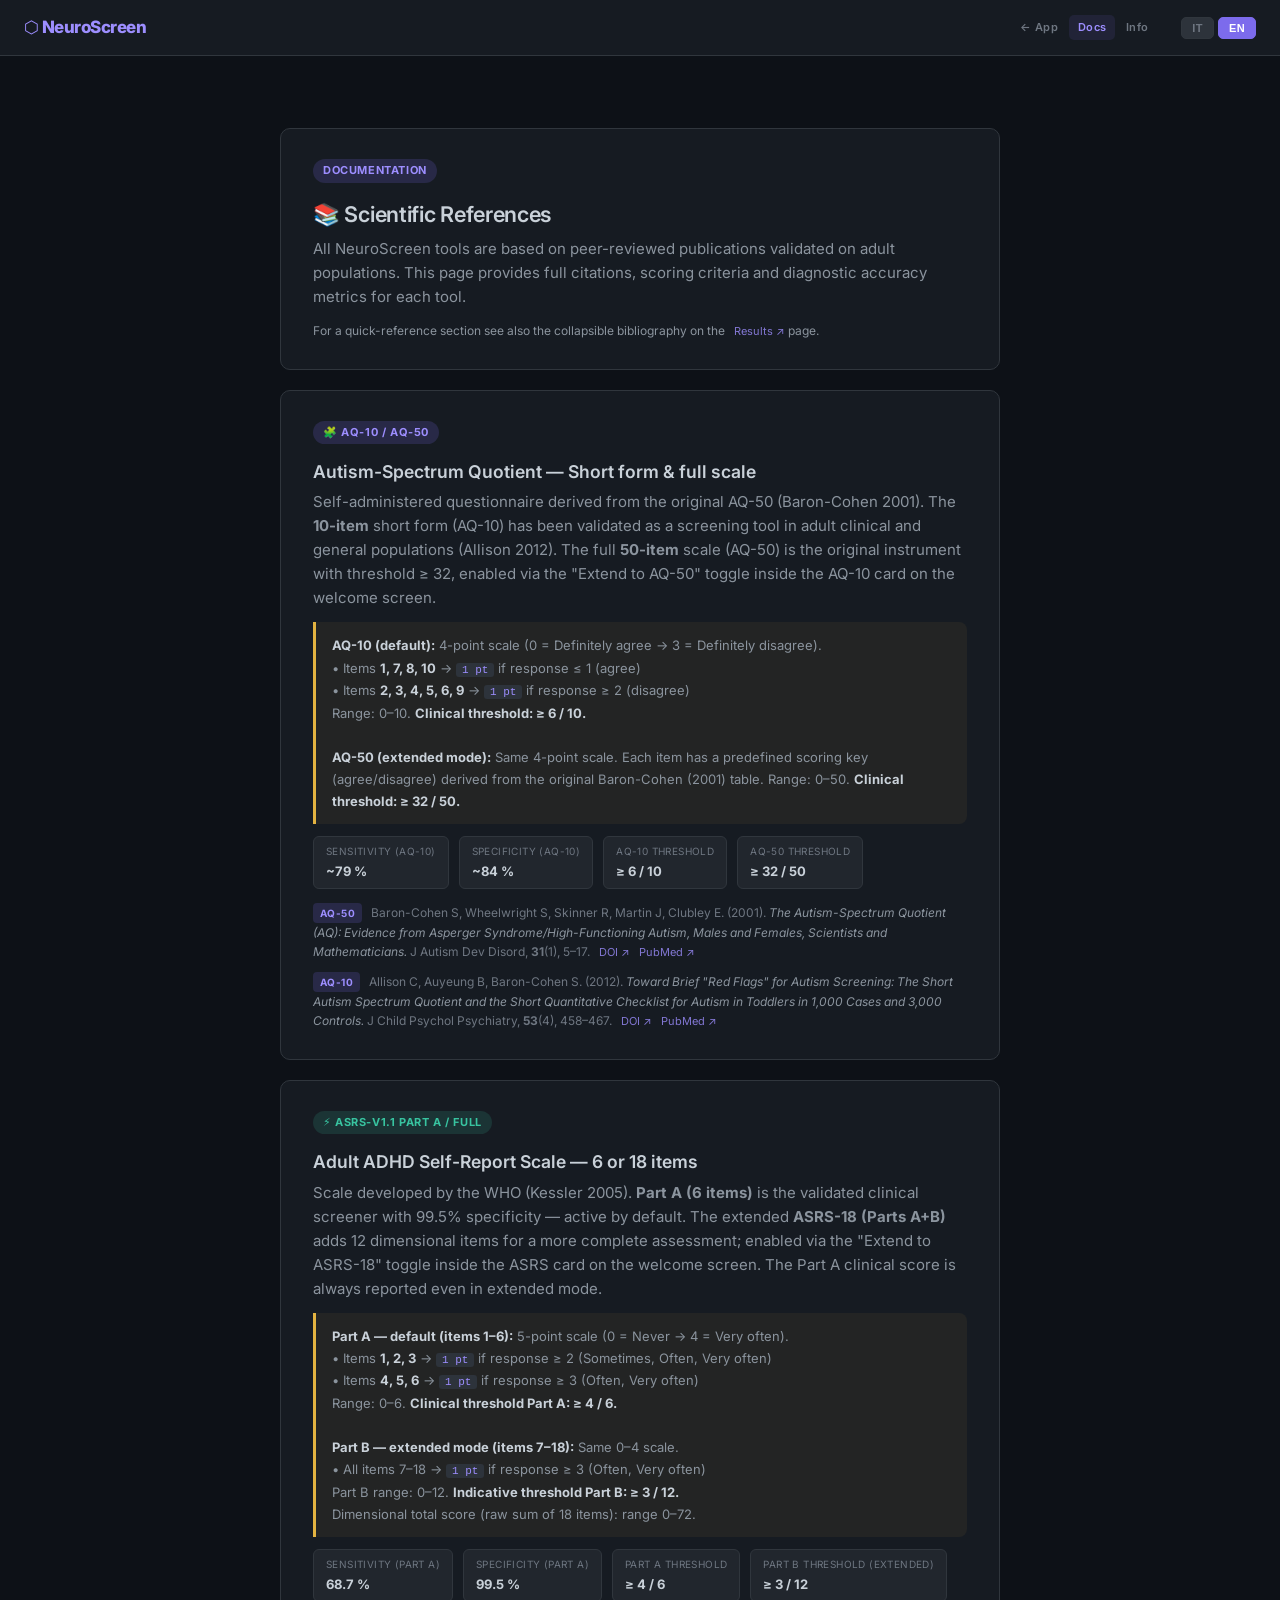
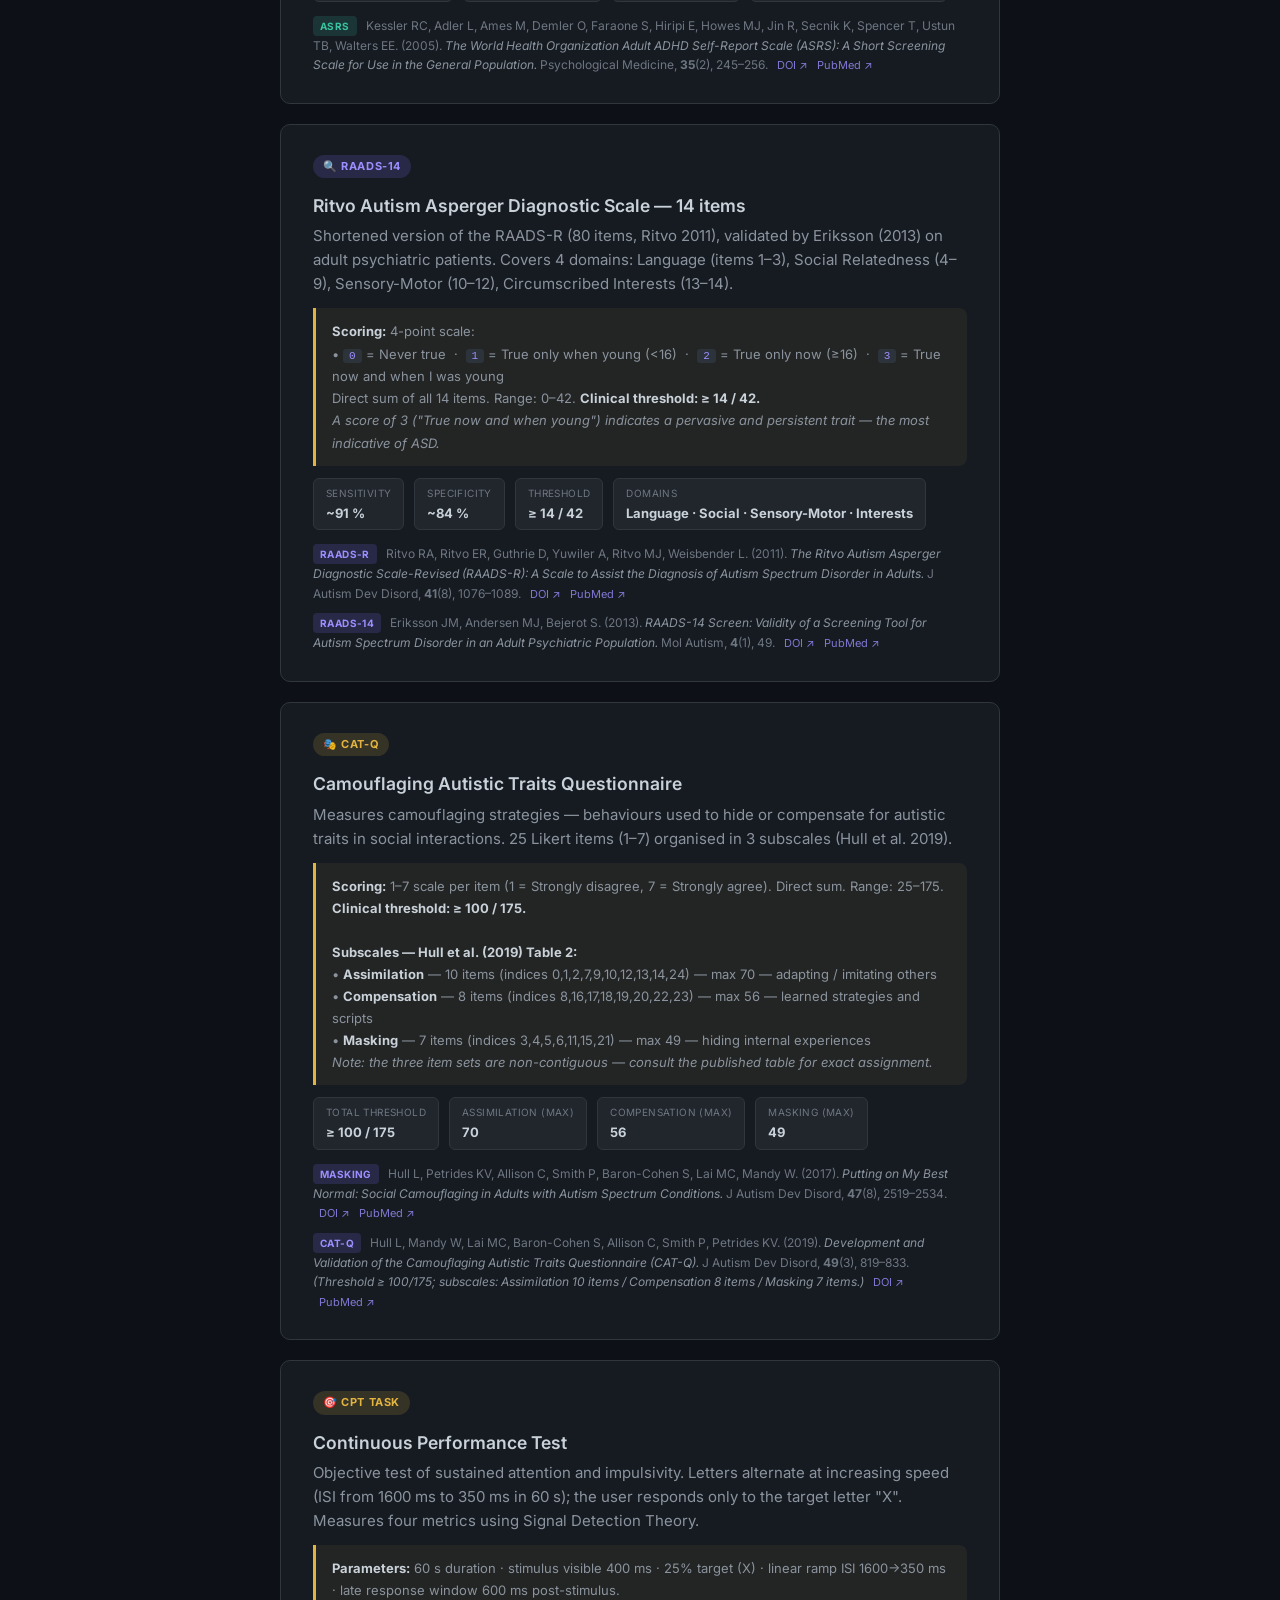
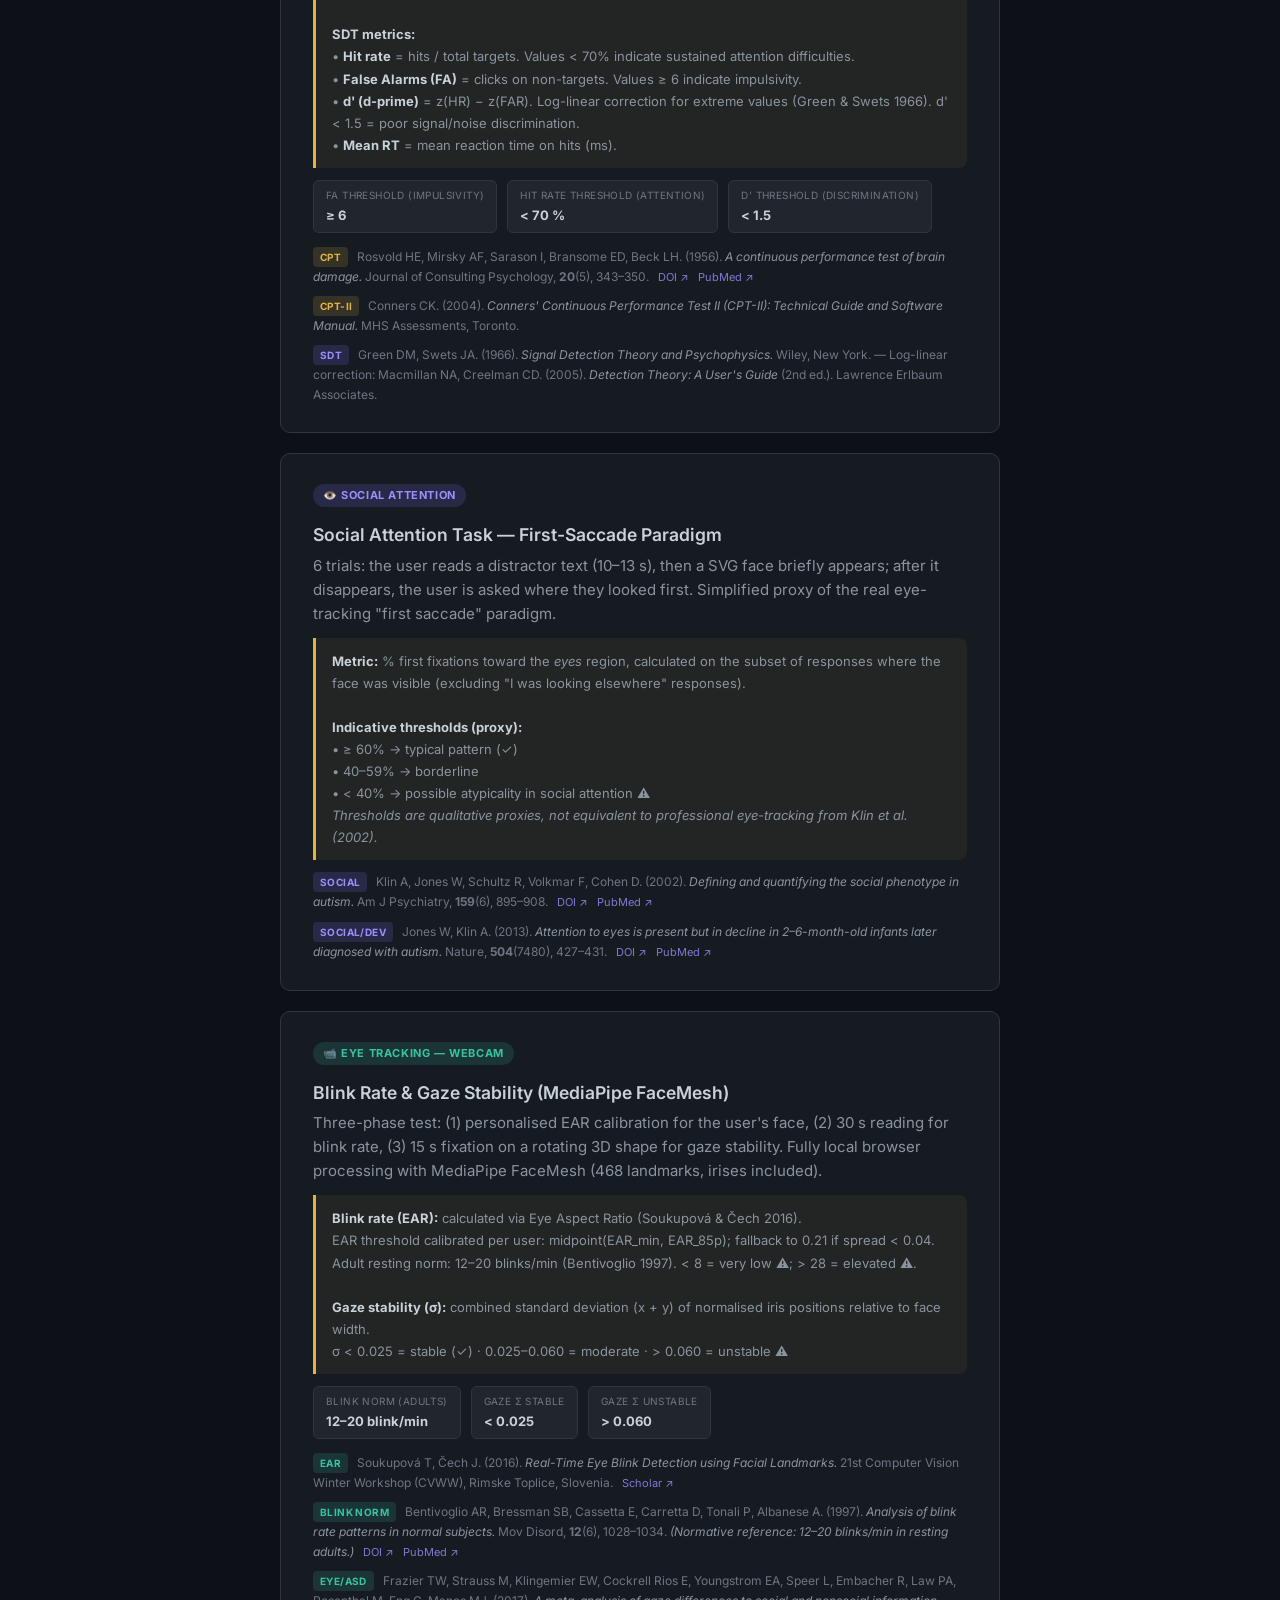
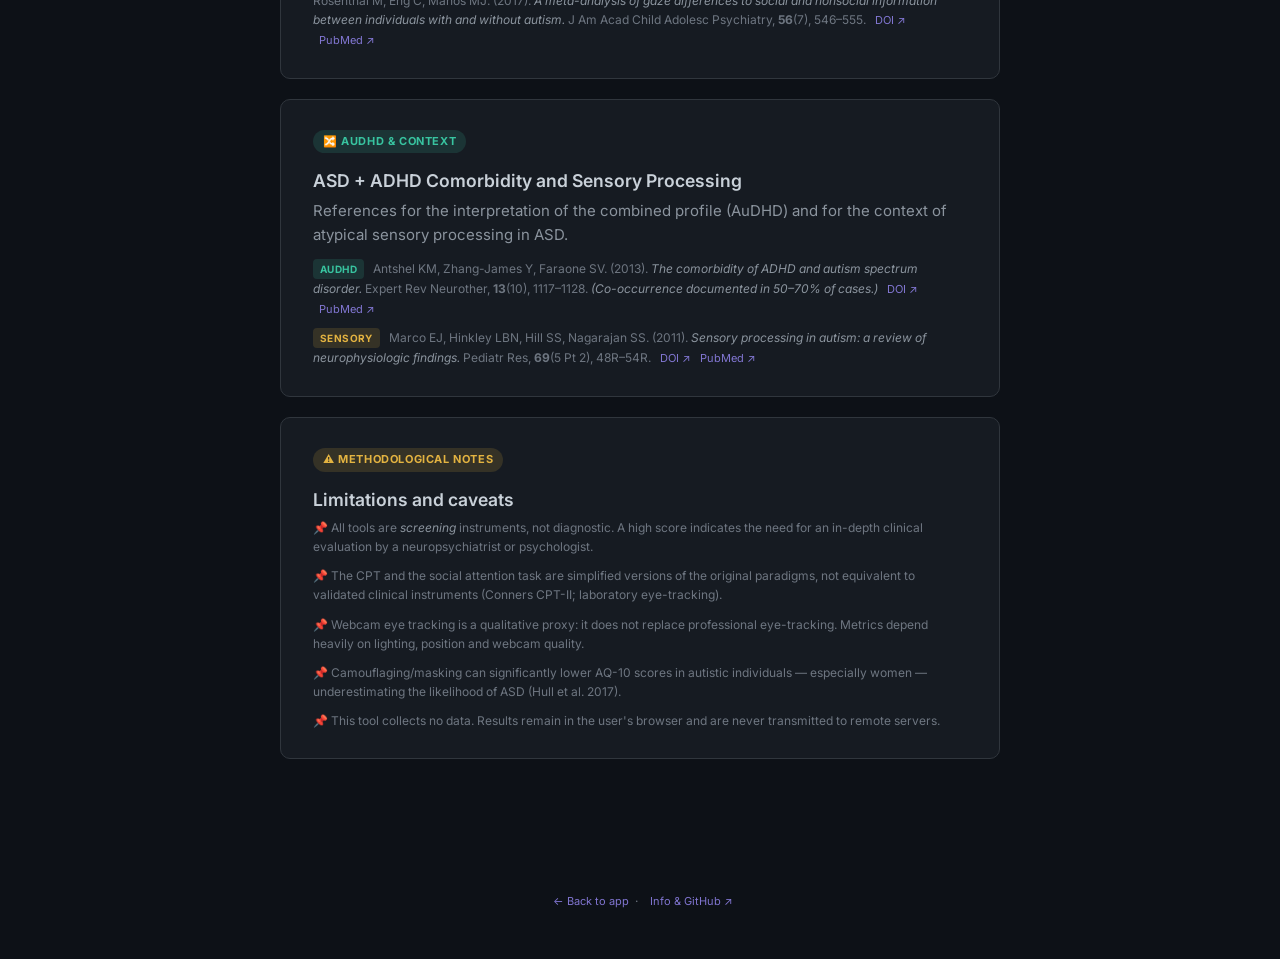
==== commit 1f682c92: "docs: update docs.html and README for AQ-50 and ASRS-18 extended modes Document per-test extended to" ====
--- a/docs.html
+++ b/docs.html
@@ -41,53 +41,55 @@
     <p style="font-size:12px" class="lang-en">For a quick-reference section see also the collapsible bibliography on the <a href="index.html" class="ref-link">Results ↗</a> page.</p>
   </div>
 
-  <!-- ── AQ-10 ── -->
-  <div class="card">
-    <span class="badge badge-purple">🧩 AQ-10</span>
-    <h3 class="lang-it" style="font-size:1.1rem;margin-bottom:4px">Autism-Spectrum Quotient — Versione breve</h3>
-    <h3 class="lang-en" style="font-size:1.1rem;margin-bottom:4px">Autism-Spectrum Quotient — Short form</h3>
-    <p class="lang-it">Questionario autovalutativo a 10 item derivato dall'AQ-50 (Baron-Cohen 2001). La versione breve è stata validata come strumento di screening in popolazioni adulte cliniche e generali (Allison 2012).</p>
-    <p class="lang-en">Self-administered 10-item questionnaire derived from the AQ-50 (Baron-Cohen 2001). The short form has been validated as a screening tool in adult clinical and general populations (Allison 2012).</p>
-
-    <div class="docs-scoring lang-it">
-      <strong>Scoring:</strong> Scala a 4 punti (0 = Definitivamente d'accordo → 3 = Definitivamente in disaccordo).<br>
-      • Item <strong>1, 7, 8, 10</strong> → <span class="docs-code">1 pt</span> se risposta ≤ 1 (Definitivamente / Leggermente d'accordo)<br>
-      • Item <strong>2, 3, 4, 5, 6, 9</strong> → <span class="docs-code">1 pt</span> se risposta ≥ 2 (Leggermente / Definitivamente in disaccordo)<br>
-      Range: 0–10. <strong>Soglia clinica: ≥ 6 / 10.</strong>
-    </div>
-    <div class="docs-scoring lang-en">
-      <strong>Scoring:</strong> 4-point scale (0 = Definitely agree → 3 = Definitely disagree).<br>
-      • Items <strong>1, 7, 8, 10</strong> → <span class="docs-code">1 pt</span> if response ≤ 1 (Definitely / Slightly agree)<br>
-      • Items <strong>2, 3, 4, 5, 6, 9</strong> → <span class="docs-code">1 pt</span> if response ≥ 2 (Slightly / Definitely disagree)<br>
-      Range: 0–10. <strong>Clinical threshold: ≥ 6 / 10.</strong>
+  <!-- ── AQ-10 / AQ-50 ── -->
+  <div class="card">
+    <span class="badge badge-purple">🧩 AQ-10 / AQ-50</span>
+    <h3 class="lang-it" style="font-size:1.1rem;margin-bottom:4px">Autism-Spectrum Quotient — Versione breve e completa</h3>
+    <h3 class="lang-en" style="font-size:1.1rem;margin-bottom:4px">Autism-Spectrum Quotient — Short form &amp; full scale</h3>
+    <p class="lang-it">Questionario autovalutativo derivato dall'AQ-50 originale (Baron-Cohen 2001). La versione breve a <strong>10 item</strong> (AQ-10) è stata validata come strumento di screening in popolazioni adulte cliniche e generali (Allison 2012). La versione completa a <strong>50 item</strong> (AQ-50) è lo strumento originale con soglia ≥ 32, attivabile tramite il toggle «Estendi a AQ-50» nella card AQ-10 della schermata di benvenuto.</p>
+    <p class="lang-en">Self-administered questionnaire derived from the original AQ-50 (Baron-Cohen 2001). The <strong>10-item</strong> short form (AQ-10) has been validated as a screening tool in adult clinical and general populations (Allison 2012). The full <strong>50-item</strong> scale (AQ-50) is the original instrument with threshold ≥ 32, enabled via the "Extend to AQ-50" toggle inside the AQ-10 card on the welcome screen.</p>
+
+    <div class="docs-scoring lang-it">
+      <strong>AQ-10 (default):</strong> Scala a 4 punti (0 = Definitivamente d'accordo → 3 = Definitivamente in disaccordo).<br>
+      • Item <strong>1, 7, 8, 10</strong> → <span class="docs-code">1 pt</span> se risposta ≤ 1 (d'accordo)<br>
+      • Item <strong>2, 3, 4, 5, 6, 9</strong> → <span class="docs-code">1 pt</span> se risposta ≥ 2 (in disaccordo)<br>
+      Range: 0–10. <strong>Soglia clinica: ≥ 6 / 10.</strong><br><br>
+      <strong>AQ-50 (modalità estesa):</strong> Stessa scala a 4 punti. Ogni item ha una chiave di scoring predefinita (agree/disagree) derivata dalla tabella originale di Baron-Cohen (2001). Range: 0–50. <strong>Soglia clinica: ≥ 32 / 50.</strong>
+    </div>
+    <div class="docs-scoring lang-en">
+      <strong>AQ-10 (default):</strong> 4-point scale (0 = Definitely agree → 3 = Definitely disagree).<br>
+      • Items <strong>1, 7, 8, 10</strong> → <span class="docs-code">1 pt</span> if response ≤ 1 (agree)<br>
+      • Items <strong>2, 3, 4, 5, 6, 9</strong> → <span class="docs-code">1 pt</span> if response ≥ 2 (disagree)<br>
+      Range: 0–10. <strong>Clinical threshold: ≥ 6 / 10.</strong><br><br>
+      <strong>AQ-50 (extended mode):</strong> Same 4-point scale. Each item has a predefined scoring key (agree/disagree) derived from the original Baron-Cohen (2001) table. Range: 0–50. <strong>Clinical threshold: ≥ 32 / 50.</strong>
     </div>
 
     <div class="docs-acc-row">
       <div class="docs-acc-pill">
-        <div class="docs-acc-pill-label lang-it">Sensibilità</div>
-        <div class="docs-acc-pill-label lang-en">Sensitivity</div>
+        <div class="docs-acc-pill-label lang-it">Sensibilità (AQ-10)</div>
+        <div class="docs-acc-pill-label lang-en">Sensitivity (AQ-10)</div>
         <div class="docs-acc-pill-val">~79 %</div>
       </div>
       <div class="docs-acc-pill">
-        <div class="docs-acc-pill-label lang-it">Specificità</div>
-        <div class="docs-acc-pill-label lang-en">Specificity</div>
+        <div class="docs-acc-pill-label lang-it">Specificità (AQ-10)</div>
+        <div class="docs-acc-pill-label lang-en">Specificity (AQ-10)</div>
         <div class="docs-acc-pill-val">~84 %</div>
       </div>
       <div class="docs-acc-pill">
-        <div class="docs-acc-pill-label lang-it">Soglia</div>
-        <div class="docs-acc-pill-label lang-en">Threshold</div>
+        <div class="docs-acc-pill-label lang-it">Soglia AQ-10</div>
+        <div class="docs-acc-pill-label lang-en">AQ-10 threshold</div>
         <div class="docs-acc-pill-val">≥ 6 / 10</div>
       </div>
       <div class="docs-acc-pill">
-        <div class="docs-acc-pill-label lang-it">Campione di validazione</div>
-        <div class="docs-acc-pill-label lang-en">Validation sample</div>
-        <div class="docs-acc-pill-val">1 000 <span class="lang-it">casi</span><span class="lang-en">cases</span> · 3 000 <span class="lang-it">controlli</span><span class="lang-en">controls</span></div>
-      </div>
-    </div>
-
-    <ul class="refs-list">
-      <li>
-        <span class="ref-badge">AQ</span>
+        <div class="docs-acc-pill-label lang-it">Soglia AQ-50</div>
+        <div class="docs-acc-pill-label lang-en">AQ-50 threshold</div>
+        <div class="docs-acc-pill-val">≥ 32 / 50</div>
+      </div>
+    </div>
+
+    <ul class="refs-list">
+      <li>
+        <span class="ref-badge">AQ-50</span>
         Baron-Cohen S, Wheelwright S, Skinner R, Martin J, Clubley E. (2001). <em>The Autism-Spectrum Quotient (AQ): Evidence from Asperger Syndrome/High-Functioning Autism, Males and Females, Scientists and Mathematicians.</em> J Autism Dev Disord, <strong>31</strong>(1), 5–17.
         <a href="https://doi.org/10.1023/A:1005653411471" target="_blank" rel="noopener" class="ref-link">DOI ↗</a>
         <a href="https://pubmed.ncbi.nlm.nih.gov/?term=baron-cohen+autism+spectrum+quotient+AQ+2001" target="_blank" rel="noopener" class="ref-link">PubMed ↗</a>
@@ -103,39 +105,52 @@
 
   <!-- ── ASRS ── -->
   <div class="card">
-    <span class="badge badge-teal">⚡ ASRS-v1.1 <span class="lang-it">Parte</span><span class="lang-en">Part</span> A</span>
-    <h3 style="font-size:1.1rem;margin-bottom:4px">Adult ADHD Self-Report Scale — 6 <span class="lang-it">item</span><span class="lang-en">items</span></h3>
-    <p class="lang-it">Le prime 6 domande dell'ASRS-v1.1 completo (18 item), sviluppato dall'OMS (Kessler 2005). La Parte A ha specificità molto elevata (99.5 %) — un punteggio positivo è un forte indicatore di ADHD.</p>
-    <p class="lang-en">The first 6 questions of the full ASRS-v1.1 (18 items), developed by the WHO (Kessler 2005). Part A has very high specificity (99.5%) — a positive score is a strong indicator of ADHD.</p>
-
-    <div class="docs-scoring lang-it">
-      <strong>Scoring:</strong> Scala a 5 punti (0 = Mai → 4 = Molto spesso).<br>
+    <span class="badge badge-teal">⚡ ASRS-v1.1 <span class="lang-it">Parte A / Completo</span><span class="lang-en">Part A / Full</span></span>
+    <h3 style="font-size:1.1rem;margin-bottom:4px">Adult ADHD Self-Report Scale — 6 <span class="lang-it">o</span><span class="lang-en">or</span> 18 <span class="lang-it">item</span><span class="lang-en">items</span></h3>
+    <p class="lang-it">Scala sviluppata dall'OMS (Kessler 2005). La <strong>Parte A (6 item)</strong> è lo screener clinico validato con specificità 99.5 % — attiva per default. La versione estesa <strong>ASRS-18 (Parti A+B)</strong> aggiunge 12 item dimensionali per una valutazione più completa; si attiva tramite il toggle «Estendi ad ASRS-18» nella card ASRS della schermata di benvenuto. Il risultato clinico della Parte A è sempre riportato anche in modalità estesa.</p>
+    <p class="lang-en">Scale developed by the WHO (Kessler 2005). <strong>Part A (6 items)</strong> is the validated clinical screener with 99.5% specificity — active by default. The extended <strong>ASRS-18 (Parts A+B)</strong> adds 12 dimensional items for a more complete assessment; enabled via the "Extend to ASRS-18" toggle inside the ASRS card on the welcome screen. The Part A clinical score is always reported even in extended mode.</p>
+
+    <div class="docs-scoring lang-it">
+      <strong>Parte A — default (item 1–6):</strong> Scala a 5 punti (0 = Mai → 4 = Molto spesso).<br>
       • Item <strong>1, 2, 3</strong> → <span class="docs-code">1 pt</span> se risposta ≥ 2 (A volte, Spesso, Molto spesso)<br>
       • Item <strong>4, 5, 6</strong> → <span class="docs-code">1 pt</span> se risposta ≥ 3 (Spesso, Molto spesso)<br>
-      Range: 0–6. <strong>Soglia clinica: ≥ 4 / 6.</strong>
-    </div>
-    <div class="docs-scoring lang-en">
-      <strong>Scoring:</strong> 5-point scale (0 = Never → 4 = Very often).<br>
+      Range: 0–6. <strong>Soglia clinica Parte A: ≥ 4 / 6.</strong><br><br>
+      <strong>Parte B — modalità estesa (item 7–18):</strong> Stessa scala 0–4.<br>
+      • Tutti gli item 7–18 → <span class="docs-code">1 pt</span> se risposta ≥ 3 (Spesso, Molto spesso)<br>
+      Range Parte B: 0–12. <strong>Soglia indicativa Parte B: ≥ 3 / 12.</strong><br>
+      Punteggio totale dimensionale (somma raw 18 item): range 0–72.
+    </div>
+    <div class="docs-scoring lang-en">
+      <strong>Part A — default (items 1–6):</strong> 5-point scale (0 = Never → 4 = Very often).<br>
       • Items <strong>1, 2, 3</strong> → <span class="docs-code">1 pt</span> if response ≥ 2 (Sometimes, Often, Very often)<br>
       • Items <strong>4, 5, 6</strong> → <span class="docs-code">1 pt</span> if response ≥ 3 (Often, Very often)<br>
-      Range: 0–6. <strong>Clinical threshold: ≥ 4 / 6.</strong>
+      Range: 0–6. <strong>Clinical threshold Part A: ≥ 4 / 6.</strong><br><br>
+      <strong>Part B — extended mode (items 7–18):</strong> Same 0–4 scale.<br>
+      • All items 7–18 → <span class="docs-code">1 pt</span> if response ≥ 3 (Often, Very often)<br>
+      Part B range: 0–12. <strong>Indicative threshold Part B: ≥ 3 / 12.</strong><br>
+      Dimensional total score (raw sum of 18 items): range 0–72.
     </div>
 
     <div class="docs-acc-row">
       <div class="docs-acc-pill">
-        <div class="docs-acc-pill-label lang-it">Sensibilità</div>
-        <div class="docs-acc-pill-label lang-en">Sensitivity</div>
+        <div class="docs-acc-pill-label lang-it">Sensibilità (Parte A)</div>
+        <div class="docs-acc-pill-label lang-en">Sensitivity (Part A)</div>
         <div class="docs-acc-pill-val">68.7 %</div>
       </div>
       <div class="docs-acc-pill">
-        <div class="docs-acc-pill-label lang-it">Specificità</div>
-        <div class="docs-acc-pill-label lang-en">Specificity</div>
+        <div class="docs-acc-pill-label lang-it">Specificità (Parte A)</div>
+        <div class="docs-acc-pill-label lang-en">Specificity (Part A)</div>
         <div class="docs-acc-pill-val">99.5 %</div>
       </div>
       <div class="docs-acc-pill">
-        <div class="docs-acc-pill-label lang-it">Soglia</div>
-        <div class="docs-acc-pill-label lang-en">Threshold</div>
+        <div class="docs-acc-pill-label lang-it">Soglia Parte A</div>
+        <div class="docs-acc-pill-label lang-en">Part A threshold</div>
         <div class="docs-acc-pill-val">≥ 4 / 6</div>
+      </div>
+      <div class="docs-acc-pill">
+        <div class="docs-acc-pill-label lang-it">Soglia Parte B (estesa)</div>
+        <div class="docs-acc-pill-label lang-en">Part B threshold (extended)</div>
+        <div class="docs-acc-pill-val">≥ 3 / 12</div>
       </div>
     </div>
 
--- a/style.css
+++ b/style.css
@@ -278,6 +278,15 @@
 }
 .ts-toggle input:checked + .ts-slider              { background: var(--primary); border-color: var(--primary); }
 .ts-toggle input:checked + .ts-slider::before      { transform: translateX(17px); background: #fff; }
+/* Extended-mode toggle: smaller + amber */
+.ts-toggle-sm { width: 30px; height: 17px; }
+.ts-toggle-sm .ts-slider { border-radius: 17px; }
+.ts-toggle-sm .ts-slider::before { height: 13px; width: 13px; }
+.ts-toggle-sm input:checked + .ts-slider::before { transform: translateX(13px); }
+.ts-toggle-ext input:checked + .ts-slider { background: var(--warn); border-color: var(--warn); }
+/* Extended row inside a test card */
+.test-card-ext { display: flex; align-items: center; gap: 8px; margin-top: 8px; padding-top: 8px; border-top: 1px solid var(--border); }
+.test-card-ext-label { font-size: 11px; color: var(--text3); }
 
 /* ── Welcome footer (duration + CTA) ── */
 .wlc-footer {
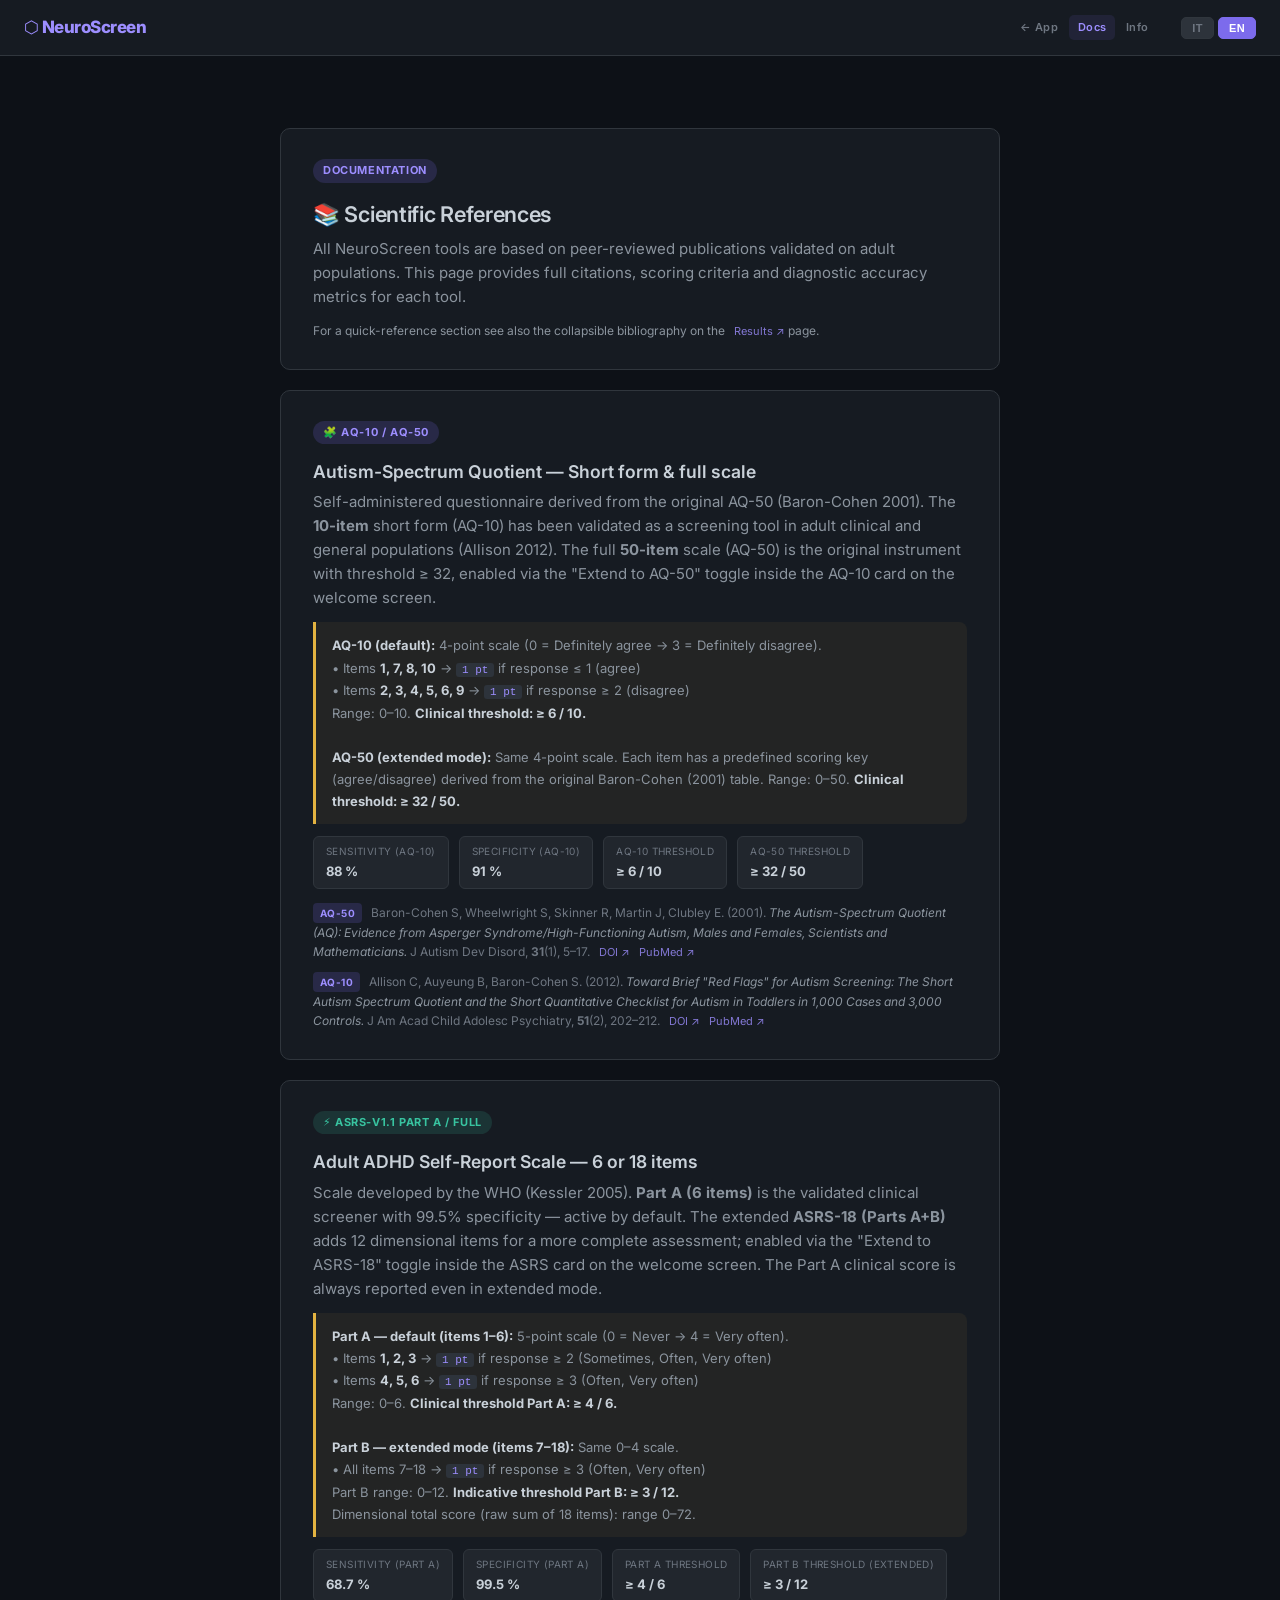
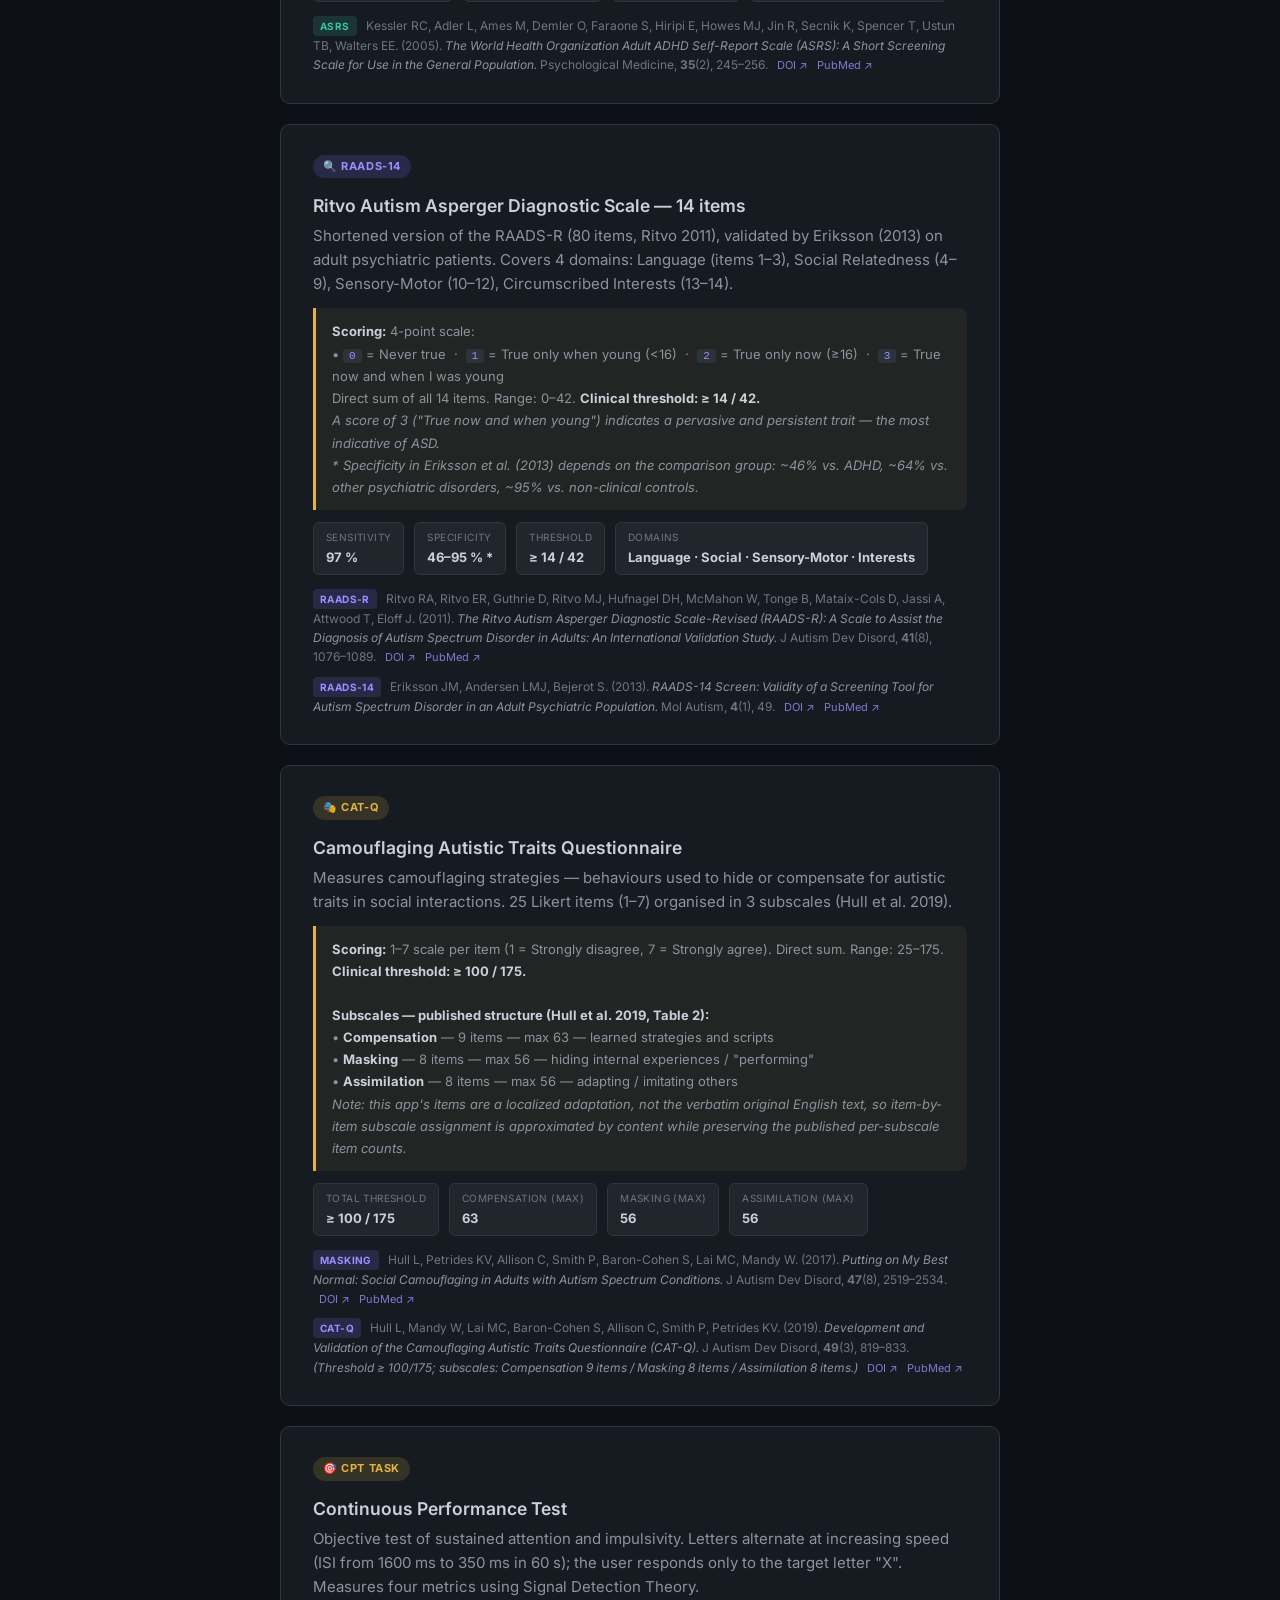
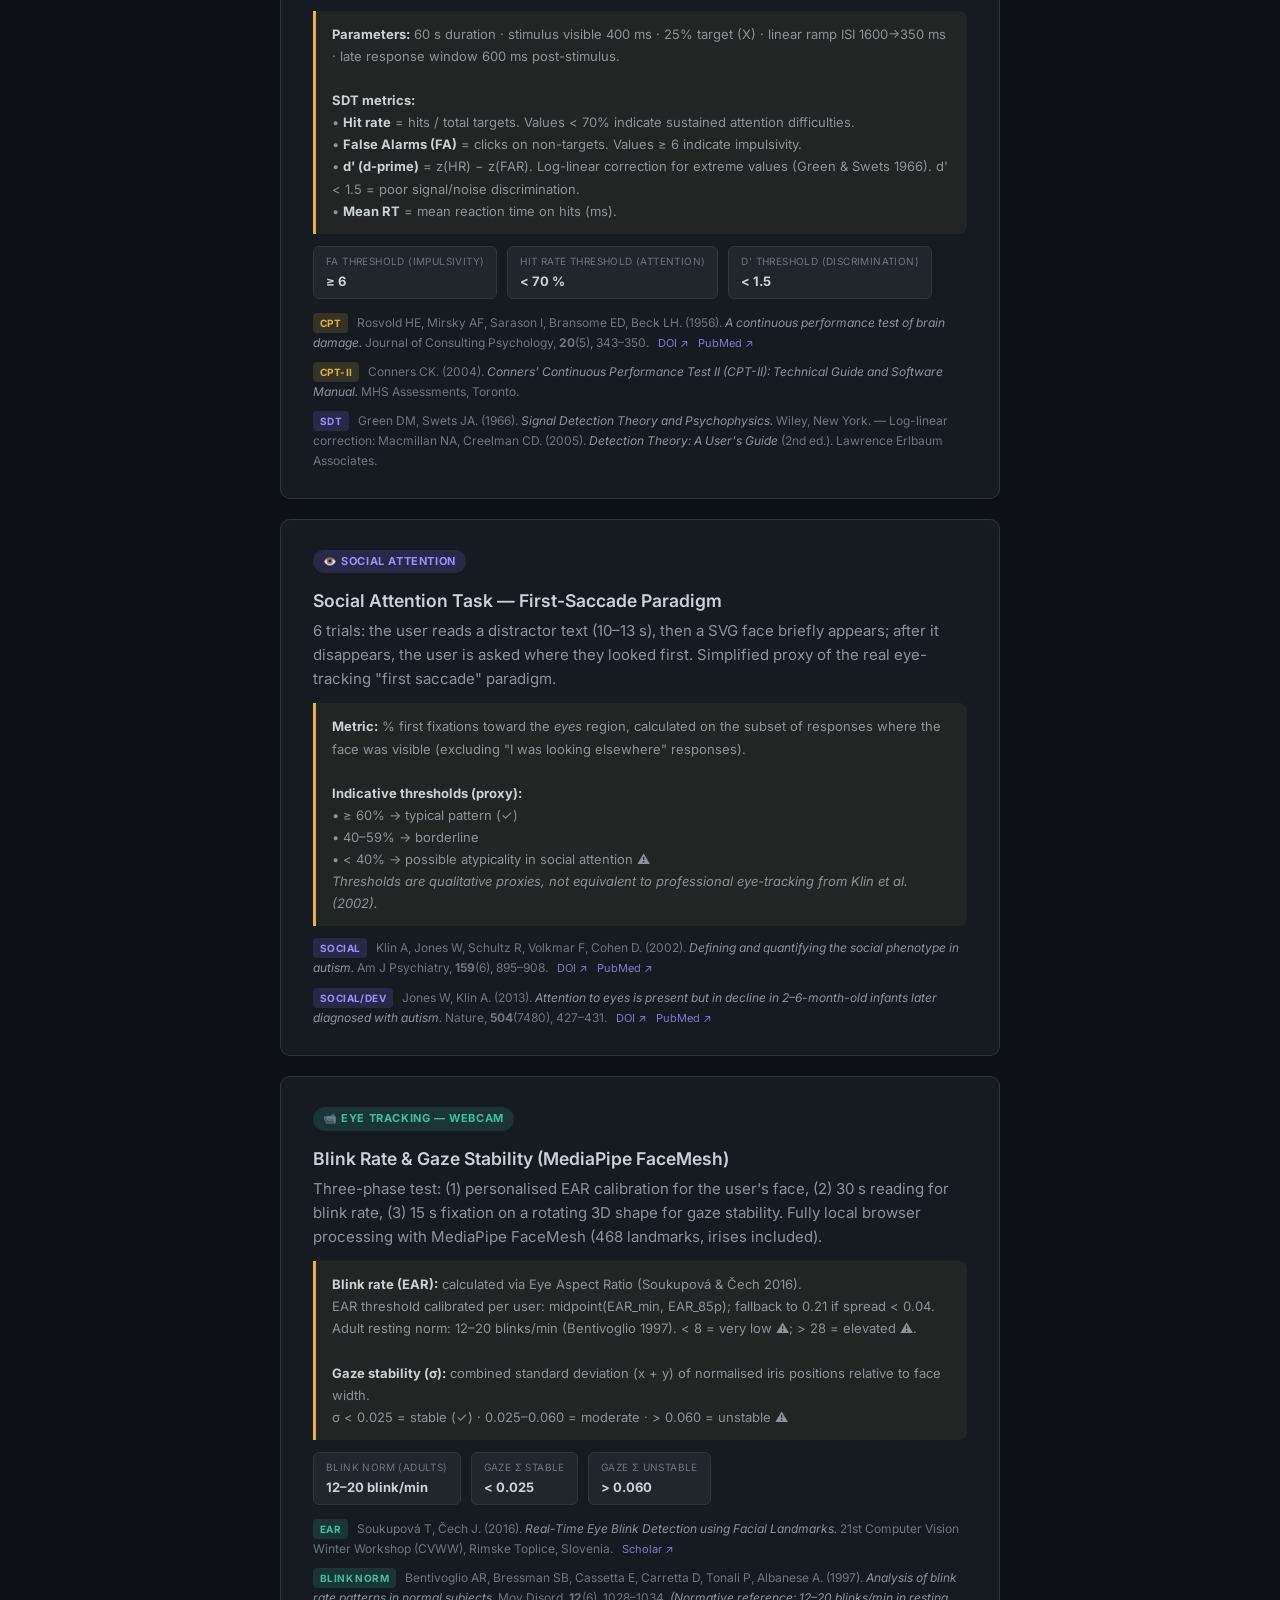
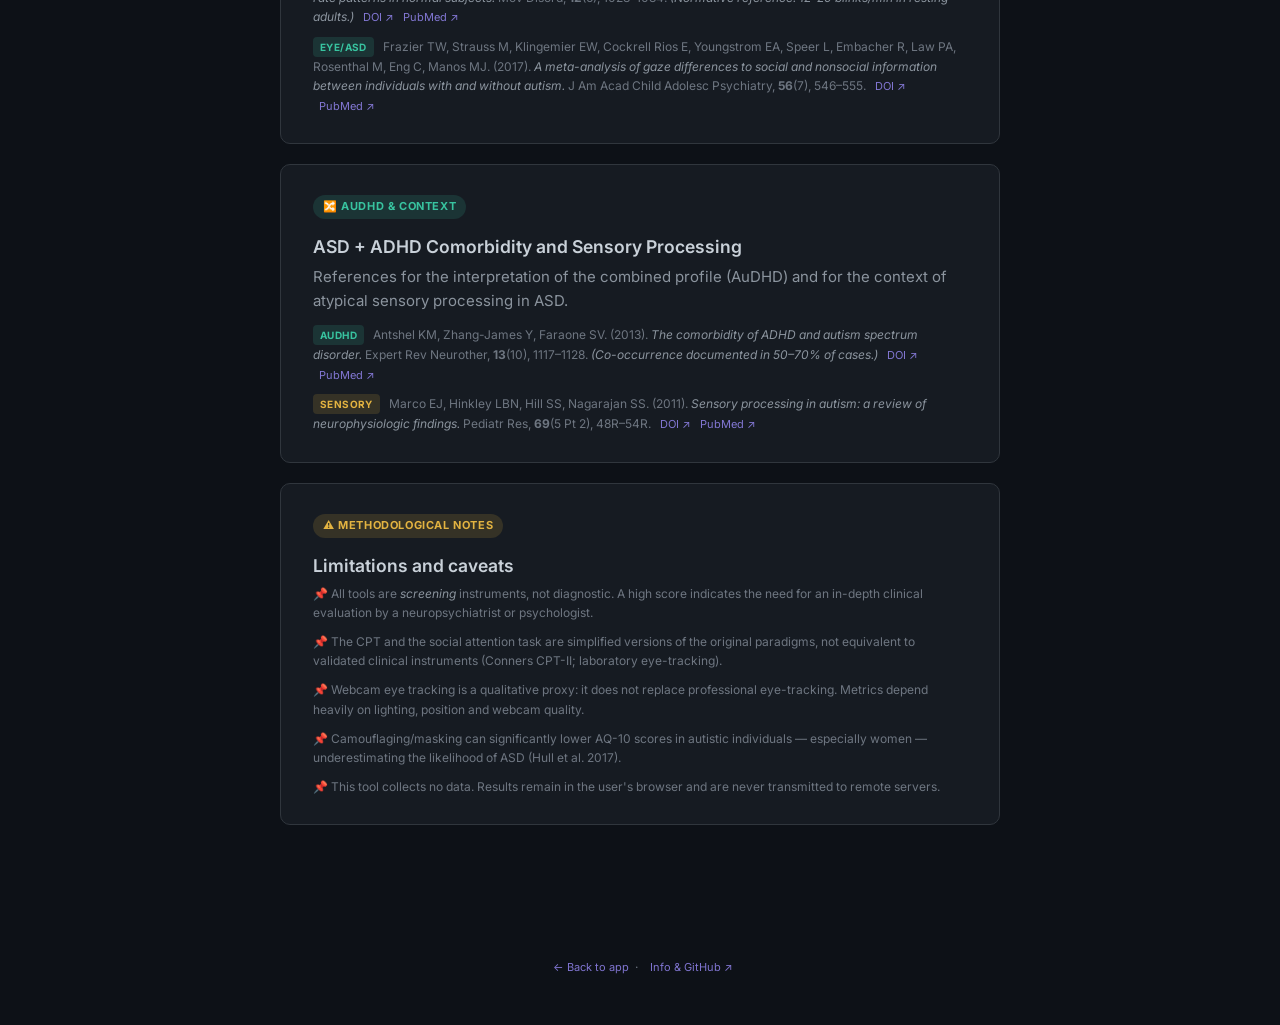
==== commit a2b1a889: "fix: correct research validity data and citation errors across tests - AQ-10: sensitivity/specificit" ====
--- a/docs.html
+++ b/docs.html
@@ -68,12 +68,12 @@
       <div class="docs-acc-pill">
         <div class="docs-acc-pill-label lang-it">Sensibilità (AQ-10)</div>
         <div class="docs-acc-pill-label lang-en">Sensitivity (AQ-10)</div>
-        <div class="docs-acc-pill-val">~79 %</div>
+        <div class="docs-acc-pill-val">88 %</div>
       </div>
       <div class="docs-acc-pill">
         <div class="docs-acc-pill-label lang-it">Specificità (AQ-10)</div>
         <div class="docs-acc-pill-label lang-en">Specificity (AQ-10)</div>
-        <div class="docs-acc-pill-val">~84 %</div>
+        <div class="docs-acc-pill-val">91 %</div>
       </div>
       <div class="docs-acc-pill">
         <div class="docs-acc-pill-label lang-it">Soglia AQ-10</div>
@@ -96,8 +96,8 @@
       </li>
       <li>
         <span class="ref-badge">AQ-10</span>
-        Allison C, Auyeung B, Baron-Cohen S. (2012). <em>Toward Brief "Red Flags" for Autism Screening: The Short Autism Spectrum Quotient and the Short Quantitative Checklist for Autism in Toddlers in 1,000 Cases and 3,000 Controls.</em> J Child Psychol Psychiatry, <strong>53</strong>(4), 458–467.
-        <a href="https://doi.org/10.1111/j.1469-7610.2011.02480.x" target="_blank" rel="noopener" class="ref-link">DOI ↗</a>
+        Allison C, Auyeung B, Baron-Cohen S. (2012). <em>Toward Brief "Red Flags" for Autism Screening: The Short Autism Spectrum Quotient and the Short Quantitative Checklist for Autism in Toddlers in 1,000 Cases and 3,000 Controls.</em> J Am Acad Child Adolesc Psychiatry, <strong>51</strong>(2), 202–212.
+        <a href="https://doi.org/10.1016/j.jaac.2011.11.003" target="_blank" rel="noopener" class="ref-link">DOI ↗</a>
         <a href="https://pubmed.ncbi.nlm.nih.gov/?term=allison+auyeung+baron-cohen+AQ-10+2012" target="_blank" rel="noopener" class="ref-link">PubMed ↗</a>
       </li>
     </ul>
@@ -158,7 +158,7 @@
       <li>
         <span class="ref-badge ref-badge-teal">ASRS</span>
         Kessler RC, Adler L, Ames M, Demler O, Faraone S, Hiripi E, Howes MJ, Jin R, Secnik K, Spencer T, Ustun TB, Walters EE. (2005). <em>The World Health Organization Adult ADHD Self-Report Scale (ASRS): A Short Screening Scale for Use in the General Population.</em> Psychological Medicine, <strong>35</strong>(2), 245–256.
-        <a href="https://doi.org/10.1017/S0033291704002247" target="_blank" rel="noopener" class="ref-link">DOI ↗</a>
+        <a href="https://doi.org/10.1017/S0033291704002892" target="_blank" rel="noopener" class="ref-link">DOI ↗</a>
         <a href="https://pubmed.ncbi.nlm.nih.gov/?term=kessler+ASRS+ADHD+self+report+scale+2005" target="_blank" rel="noopener" class="ref-link">PubMed ↗</a>
       </li>
     </ul>
@@ -178,7 +178,8 @@
         <span class="docs-code">2</span> = Vero solo ora (≥16 anni) &nbsp;·&nbsp;
         <span class="docs-code">3</span> = Vero ora e quando ero giovane<br>
       Somma diretta di tutti i 14 item. Range: 0–42. <strong>Soglia clinica: ≥ 14 / 42.</strong><br>
-      <em>Un punteggio 3 ("Vero ora e da giovane") indica un tratto pervasivo e persistente — il più indicativo di ASD.</em>
+      <em>Un punteggio 3 ("Vero ora e da giovane") indica un tratto pervasivo e persistente — il più indicativo di ASD.</em><br>
+      <em>* La specificità in Eriksson et al. (2013) dipende dal gruppo di confronto: ~46% vs. ADHD, ~64% vs. altri disturbi psichiatrici, ~95% vs. controlli non clinici.</em>
     </div>
     <div class="docs-scoring lang-en">
       <strong>Scoring:</strong> 4-point scale:<br>
@@ -187,19 +188,21 @@
         <span class="docs-code">2</span> = True only now (≥16) &nbsp;·&nbsp;
         <span class="docs-code">3</span> = True now and when I was young<br>
       Direct sum of all 14 items. Range: 0–42. <strong>Clinical threshold: ≥ 14 / 42.</strong><br>
-      <em>A score of 3 ("True now and when young") indicates a pervasive and persistent trait — the most indicative of ASD.</em>
+      <em>A score of 3 ("True now and when young") indicates a pervasive and persistent trait — the most indicative of ASD.</em><br>
+      <em>* Specificity in Eriksson et al. (2013) depends on the comparison group: ~46% vs. ADHD, ~64% vs. other psychiatric disorders, ~95% vs. non-clinical controls.</em>
     </div>
 
     <div class="docs-acc-row">
       <div class="docs-acc-pill">
         <div class="docs-acc-pill-label lang-it">Sensibilità</div>
         <div class="docs-acc-pill-label lang-en">Sensitivity</div>
-        <div class="docs-acc-pill-val">~91 %</div>
+        <div class="docs-acc-pill-val">97 %</div>
       </div>
       <div class="docs-acc-pill">
         <div class="docs-acc-pill-label lang-it">Specificità</div>
         <div class="docs-acc-pill-label lang-en">Specificity</div>
-        <div class="docs-acc-pill-val">~84 %</div>
+        <div class="docs-acc-pill-val lang-it">46–95 % *</div>
+        <div class="docs-acc-pill-val lang-en">46–95 % *</div>
       </div>
       <div class="docs-acc-pill">
         <div class="docs-acc-pill-label lang-it">Soglia</div>
@@ -217,13 +220,13 @@
     <ul class="refs-list">
       <li>
         <span class="ref-badge">RAADS-R</span>
-        Ritvo RA, Ritvo ER, Guthrie D, Yuwiler A, Ritvo MJ, Weisbender L. (2011). <em>The Ritvo Autism Asperger Diagnostic Scale-Revised (RAADS-R): A Scale to Assist the Diagnosis of Autism Spectrum Disorder in Adults.</em> J Autism Dev Disord, <strong>41</strong>(8), 1076–1089.
-        <a href="https://doi.org/10.1007/s10803-010-1143-3" target="_blank" rel="noopener" class="ref-link">DOI ↗</a>
+        Ritvo RA, Ritvo ER, Guthrie D, Ritvo MJ, Hufnagel DH, McMahon W, Tonge B, Mataix-Cols D, Jassi A, Attwood T, Eloff J. (2011). <em>The Ritvo Autism Asperger Diagnostic Scale-Revised (RAADS-R): A Scale to Assist the Diagnosis of Autism Spectrum Disorder in Adults: An International Validation Study.</em> J Autism Dev Disord, <strong>41</strong>(8), 1076–1089.
+        <a href="https://doi.org/10.1007/s10803-010-1133-5" target="_blank" rel="noopener" class="ref-link">DOI ↗</a>
         <a href="https://pubmed.ncbi.nlm.nih.gov/?term=ritvo+autism+asperger+diagnostic+scale+RAADS-R+2011" target="_blank" rel="noopener" class="ref-link">PubMed ↗</a>
       </li>
       <li>
         <span class="ref-badge">RAADS-14</span>
-        Eriksson JM, Andersen MJ, Bejerot S. (2013). <em>RAADS-14 Screen: Validity of a Screening Tool for Autism Spectrum Disorder in an Adult Psychiatric Population.</em> Mol Autism, <strong>4</strong>(1), 49.
+        Eriksson JM, Andersen LMJ, Bejerot S. (2013). <em>RAADS-14 Screen: Validity of a Screening Tool for Autism Spectrum Disorder in an Adult Psychiatric Population.</em> Mol Autism, <strong>4</strong>(1), 49.
         <a href="https://doi.org/10.1186/2040-2392-4-49" target="_blank" rel="noopener" class="ref-link">DOI ↗</a>
         <a href="https://pubmed.ncbi.nlm.nih.gov/?term=eriksson+andersen+bejerot+RAADS-14+2013" target="_blank" rel="noopener" class="ref-link">PubMed ↗</a>
       </li>
@@ -239,19 +242,19 @@
 
     <div class="docs-scoring lang-it">
       <strong>Scoring:</strong> Scala 1–7 per item (1 = Fortemente in disaccordo, 7 = Fortemente d'accordo). Somma diretta. Range: 25–175. <strong>Soglia clinica: ≥ 100 / 175.</strong><br><br>
-      <strong>Subscale — Hull et al. (2019) Tabella 2:</strong><br>
-      • <strong>Assimilazione</strong> — 10 item (indici 0,1,2,7,9,10,12,13,14,24) — max 70 — adattarsi / imitare gli altri<br>
-      • <strong>Compensazione</strong> — 8 item (indici 8,16,17,18,19,20,22,23) — max 56 — strategie e copioni appresi<br>
-      • <strong>Masking</strong> — 7 item (indici 3,4,5,6,11,15,21) — max 49 — nascondere le esperienze interne<br>
-      <em>Nota: i tre item-set non sono contigui — la tabella pubblicata va consultata per l'assegnazione esatta.</em>
+      <strong>Subscale — struttura pubblicata (Hull et al. 2019, Tabella 2):</strong><br>
+      • <strong>Compensazione</strong> — 9 item — max 63 — strategie e copioni appresi<br>
+      • <strong>Masking</strong> — 8 item — max 56 — nascondere le esperienze interne / "recitare"<br>
+      • <strong>Assimilazione</strong> — 8 item — max 56 — adattarsi / imitare gli altri<br>
+      <em>Nota: gli item di questa app sono un adattamento localizzato (non il testo originale inglese verbatim), quindi l'assegnazione item-per-item alla subscale è approssimata per contenuto, mantenendo il numero di item per subscale della struttura pubblicata.</em>
     </div>
     <div class="docs-scoring lang-en">
       <strong>Scoring:</strong> 1–7 scale per item (1 = Strongly disagree, 7 = Strongly agree). Direct sum. Range: 25–175. <strong>Clinical threshold: ≥ 100 / 175.</strong><br><br>
-      <strong>Subscales — Hull et al. (2019) Table 2:</strong><br>
-      • <strong>Assimilation</strong> — 10 items (indices 0,1,2,7,9,10,12,13,14,24) — max 70 — adapting / imitating others<br>
-      • <strong>Compensation</strong> — 8 items (indices 8,16,17,18,19,20,22,23) — max 56 — learned strategies and scripts<br>
-      • <strong>Masking</strong> — 7 items (indices 3,4,5,6,11,15,21) — max 49 — hiding internal experiences<br>
-      <em>Note: the three item sets are non-contiguous — consult the published table for exact assignment.</em>
+      <strong>Subscales — published structure (Hull et al. 2019, Table 2):</strong><br>
+      • <strong>Compensation</strong> — 9 items — max 63 — learned strategies and scripts<br>
+      • <strong>Masking</strong> — 8 items — max 56 — hiding internal experiences / "performing"<br>
+      • <strong>Assimilation</strong> — 8 items — max 56 — adapting / imitating others<br>
+      <em>Note: this app's items are a localized adaptation, not the verbatim original English text, so item-by-item subscale assignment is approximated by content while preserving the published per-subscale item counts.</em>
     </div>
 
     <div class="docs-acc-row">
@@ -261,18 +264,18 @@
         <div class="docs-acc-pill-val">≥ 100 / 175</div>
       </div>
       <div class="docs-acc-pill">
+        <div class="docs-acc-pill-label lang-it">Compensazione (max)</div>
+        <div class="docs-acc-pill-label lang-en">Compensation (max)</div>
+        <div class="docs-acc-pill-val">63</div>
+      </div>
+      <div class="docs-acc-pill">
+        <div class="docs-acc-pill-label">Masking (max)</div>
+        <div class="docs-acc-pill-val">56</div>
+      </div>
+      <div class="docs-acc-pill">
         <div class="docs-acc-pill-label lang-it">Assimilazione (max)</div>
         <div class="docs-acc-pill-label lang-en">Assimilation (max)</div>
-        <div class="docs-acc-pill-val">70</div>
-      </div>
-      <div class="docs-acc-pill">
-        <div class="docs-acc-pill-label lang-it">Compensazione (max)</div>
-        <div class="docs-acc-pill-label lang-en">Compensation (max)</div>
         <div class="docs-acc-pill-val">56</div>
-      </div>
-      <div class="docs-acc-pill">
-        <div class="docs-acc-pill-label">Masking (max)</div>
-        <div class="docs-acc-pill-val">49</div>
       </div>
     </div>
 
@@ -280,13 +283,13 @@
       <li>
         <span class="ref-badge">Masking</span>
         Hull L, Petrides KV, Allison C, Smith P, Baron-Cohen S, Lai MC, Mandy W. (2017). <em>Putting on My Best Normal: Social Camouflaging in Adults with Autism Spectrum Conditions.</em> J Autism Dev Disord, <strong>47</strong>(8), 2519–2534.
-        <a href="https://doi.org/10.1007/s10803-017-3162-2" target="_blank" rel="noopener" class="ref-link">DOI ↗</a>
+        <a href="https://doi.org/10.1007/s10803-017-3166-5" target="_blank" rel="noopener" class="ref-link">DOI ↗</a>
         <a href="https://pubmed.ncbi.nlm.nih.gov/?term=hull+mandy+camouflaging+autism+adults+2017" target="_blank" rel="noopener" class="ref-link">PubMed ↗</a>
       </li>
       <li>
         <span class="ref-badge">CAT-Q</span>
-        Hull L, Mandy W, Lai MC, Baron-Cohen S, Allison C, Smith P, Petrides KV. (2019). <em>Development and Validation of the Camouflaging Autistic Traits Questionnaire (CAT-Q).</em> J Autism Dev Disord, <strong>49</strong>(3), 819–833. <em>(Threshold ≥ 100/175; subscales: Assimilation 10 items / Compensation 8 items / Masking 7 items.)</em>
-        <a href="https://doi.org/10.1007/s10803-018-3720-5" target="_blank" rel="noopener" class="ref-link">DOI ↗</a>
+        Hull L, Mandy W, Lai MC, Baron-Cohen S, Allison C, Smith P, Petrides KV. (2019). <em>Development and Validation of the Camouflaging Autistic Traits Questionnaire (CAT-Q).</em> J Autism Dev Disord, <strong>49</strong>(3), 819–833. <em>(Threshold ≥ 100/175; subscales: Compensation 9 items / Masking 8 items / Assimilation 8 items.)</em>
+        <a href="https://doi.org/10.1007/s10803-018-3792-6" target="_blank" rel="noopener" class="ref-link">DOI ↗</a>
         <a href="https://pubmed.ncbi.nlm.nih.gov/?term=hull+mandy+lai+CAT-Q+camouflaging+2019" target="_blank" rel="noopener" class="ref-link">PubMed ↗</a>
       </li>
     </ul>
@@ -338,7 +341,7 @@
       <li>
         <span class="ref-badge ref-badge-warn">CPT</span>
         Rosvold HE, Mirsky AF, Sarason I, Bransome ED, Beck LH. (1956). <em>A continuous performance test of brain damage.</em> Journal of Consulting Psychology, <strong>20</strong>(5), 343–350.
-        <a href="https://doi.org/10.1037/h0047366" target="_blank" rel="noopener" class="ref-link">DOI ↗</a>
+        <a href="https://doi.org/10.1037/h0043220" target="_blank" rel="noopener" class="ref-link">DOI ↗</a>
         <a href="https://pubmed.ncbi.nlm.nih.gov/?term=continuous+performance+test+CPT+attention+ADHD+Conners" target="_blank" rel="noopener" class="ref-link">PubMed ↗</a>
       </li>
       <li>
@@ -447,13 +450,13 @@
         Bentivoglio AR, Bressman SB, Cassetta E, Carretta D, Tonali P, Albanese A. (1997). <em>Analysis of blink rate patterns in normal subjects.</em> Mov Disord, <strong>12</strong>(6), 1028–1034.
         <em class="lang-it">(Riferimento normativo: 12–20 blink/min negli adulti a riposo.)</em>
         <em class="lang-en">(Normative reference: 12–20 blinks/min in resting adults.)</em>
-        <a href="https://doi.org/10.1002/mds.870120602" target="_blank" rel="noopener" class="ref-link">DOI ↗</a>
+        <a href="https://doi.org/10.1002/mds.870120629" target="_blank" rel="noopener" class="ref-link">DOI ↗</a>
         <a href="https://pubmed.ncbi.nlm.nih.gov/?term=bentivoglio+blink+rate+patterns+normal+subjects+1997" target="_blank" rel="noopener" class="ref-link">PubMed ↗</a>
       </li>
       <li>
         <span class="ref-badge ref-badge-teal">Eye/ASD</span>
         Frazier TW, Strauss M, Klingemier EW, Cockrell Rios E, Youngstrom EA, Speer L, Embacher R, Law PA, Rosenthal M, Eng C, Manos MJ. (2017). <em>A meta-analysis of gaze differences to social and nonsocial information between individuals with and without autism.</em> J Am Acad Child Adolesc Psychiatry, <strong>56</strong>(7), 546–555.
-        <a href="https://doi.org/10.1016/j.jaac.2017.04.009" target="_blank" rel="noopener" class="ref-link">DOI ↗</a>
+        <a href="https://doi.org/10.1016/j.jaac.2017.05.005" target="_blank" rel="noopener" class="ref-link">DOI ↗</a>
         <a href="https://pubmed.ncbi.nlm.nih.gov/?term=frazier+gaze+social+autism+meta-analysis+2017" target="_blank" rel="noopener" class="ref-link">PubMed ↗</a>
       </li>
     </ul>
@@ -480,7 +483,7 @@
       <li>
         <span class="ref-badge ref-badge-warn">Sensory</span>
         Marco EJ, Hinkley LBN, Hill SS, Nagarajan SS. (2011). <em>Sensory processing in autism: a review of neurophysiologic findings.</em> Pediatr Res, <strong>69</strong>(5 Pt 2), 48R–54R.
-        <a href="https://doi.org/10.1203/PDR.0b013e3182130bd8" target="_blank" rel="noopener" class="ref-link">DOI ↗</a>
+        <a href="https://doi.org/10.1203/PDR.0b013e3182130c54" target="_blank" rel="noopener" class="ref-link">DOI ↗</a>
         <a href="https://pubmed.ncbi.nlm.nih.gov/?term=marco+hinkley+sensory+processing+autism+neurophysiologic+2011" target="_blank" rel="noopener" class="ref-link">PubMed ↗</a>
       </li>
     </ul>
--- a/style.css
+++ b/style.css
@@ -502,20 +502,39 @@
   border-radius: 3px;
 }
 
+.face-arena {
+  position: relative;
+  width: 100%;
+  height: 330px;
+  display: flex;
+  align-items: center;
+  justify-content: center;
+  overflow: hidden;
+  background: var(--surf2);
+  border-radius: var(--radius);
+  margin: 12px 0 16px;
+}
+
 .face-wrap {
-  display: flex;
-  justify-content: center;
-  margin: 16px 0;
+  display: inline-flex;
   position: relative;
 }
 
 #face-overlay {
   position: absolute;
   inset: 0;
-  background: var(--surf);
+  background: var(--surf2);
   border-radius: 12px;
   transition: opacity .12s ease;
   pointer-events: none;
+}
+
+.face-photo {
+  width: 220px;
+  height: 270px;
+  object-fit: cover;
+  border-radius: 8px;
+  display: block;
 }
 
 .face-regions {
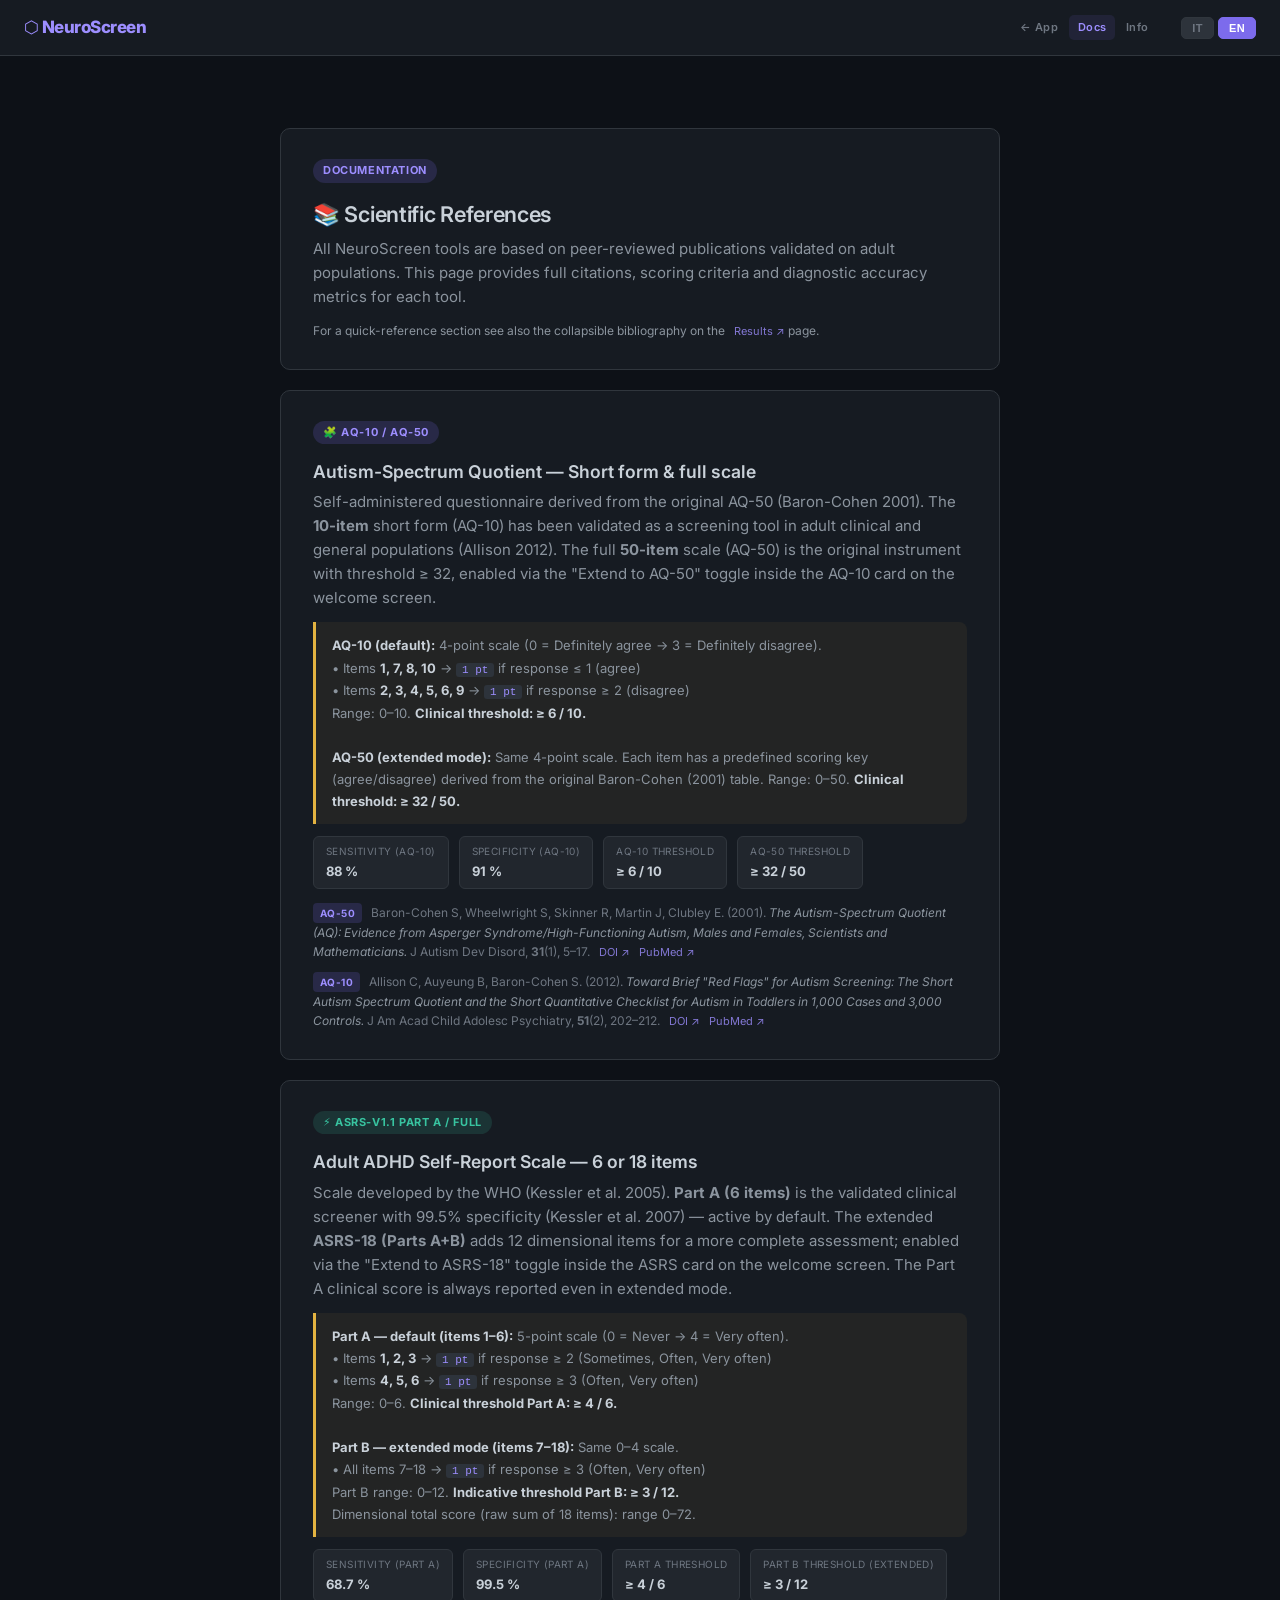
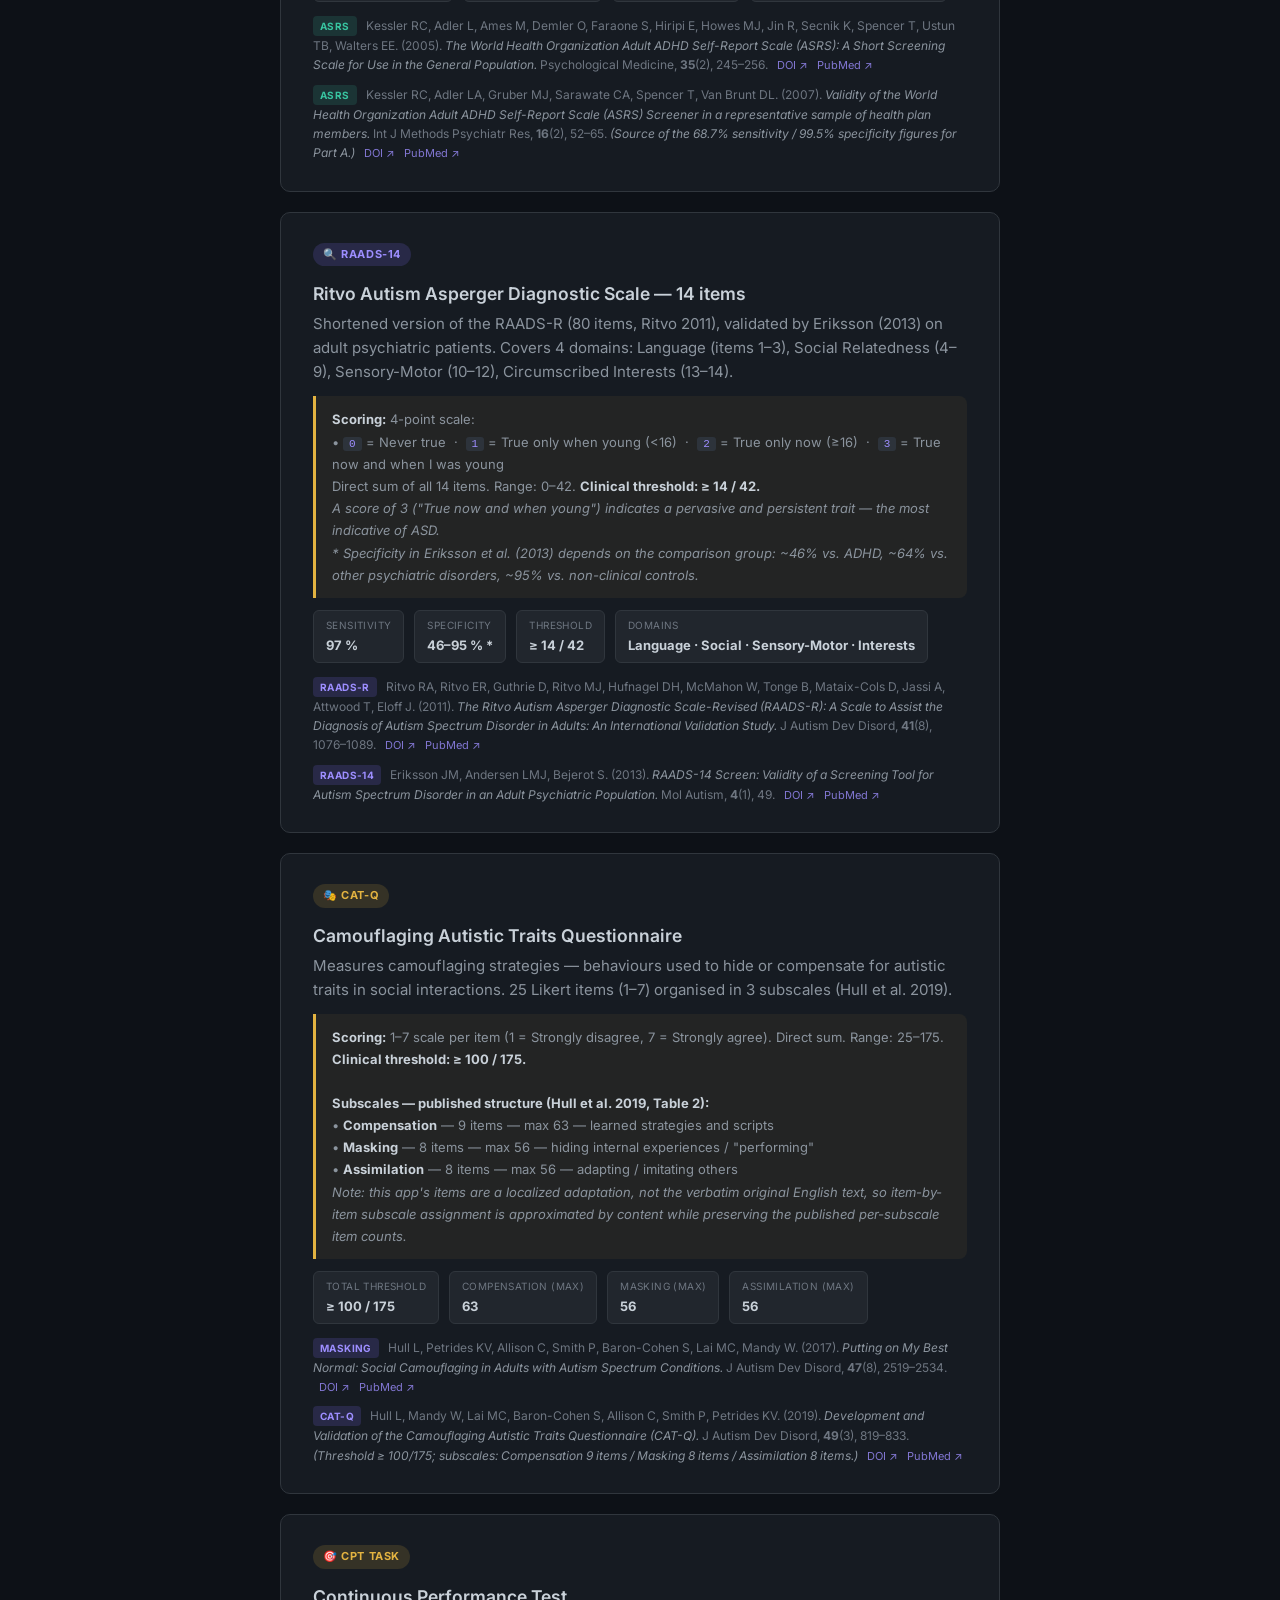
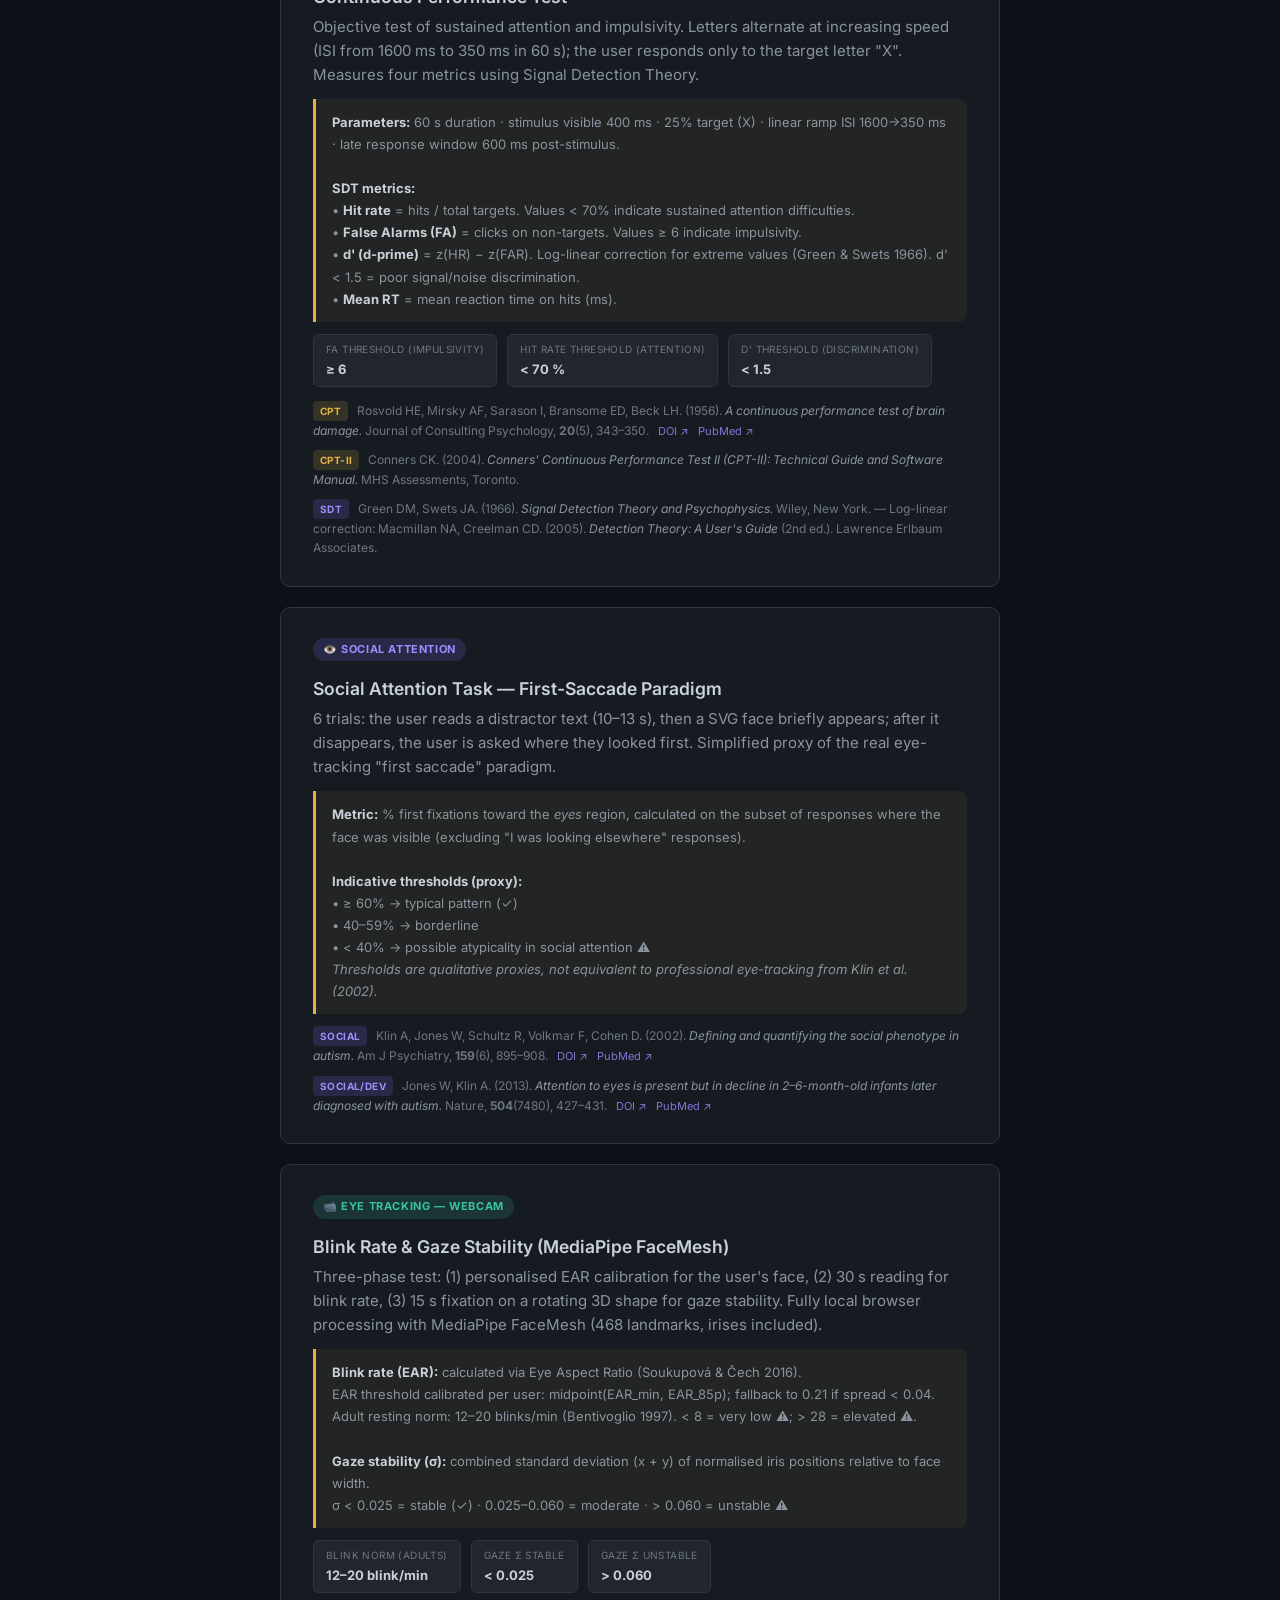
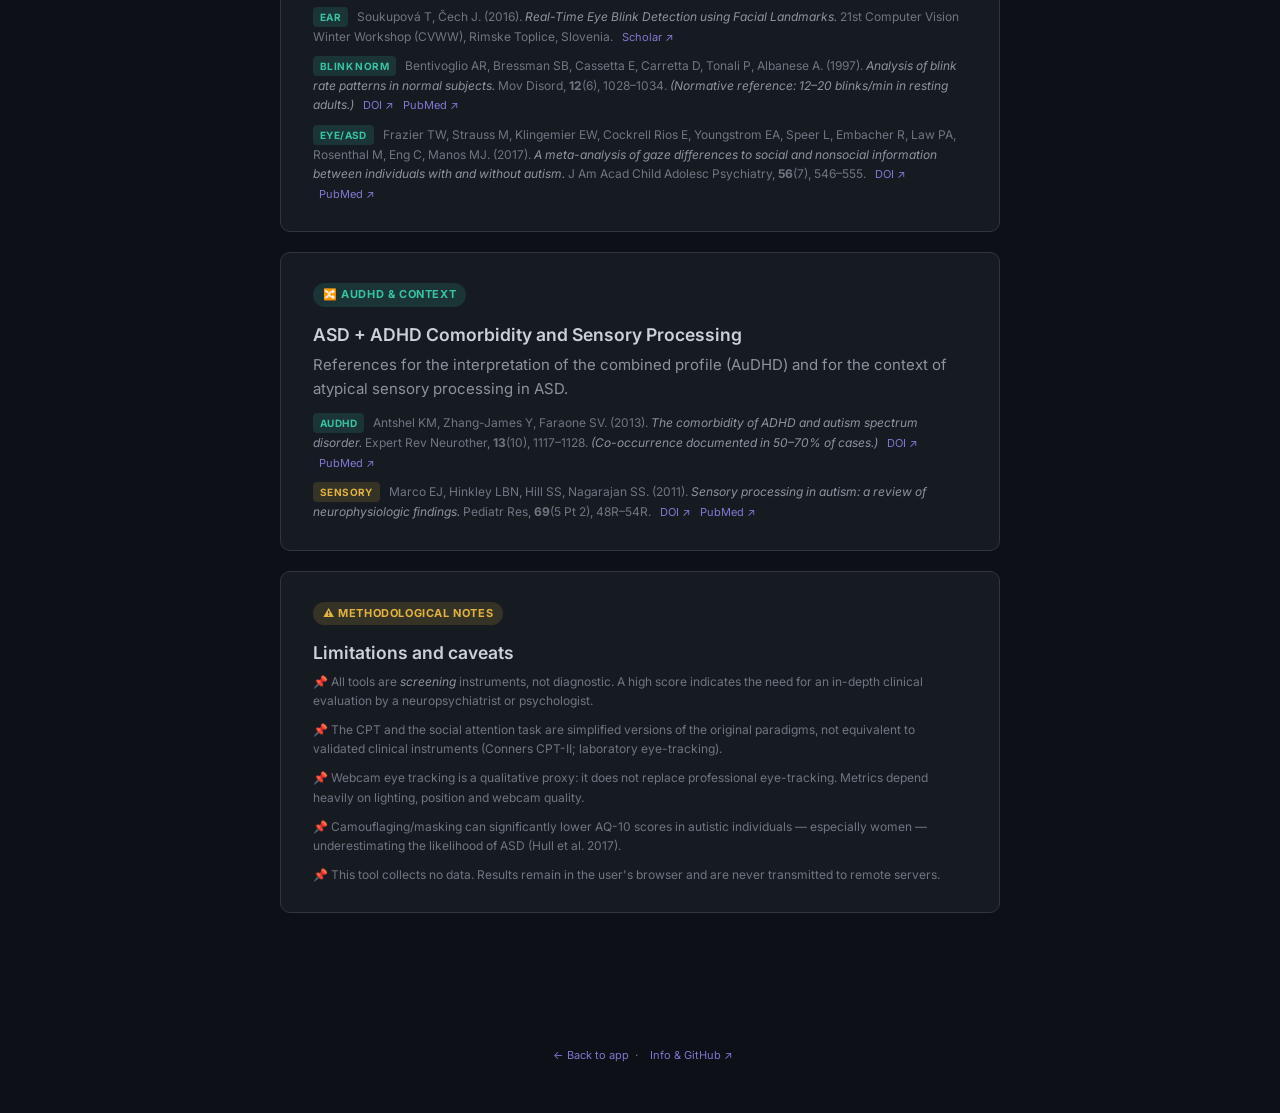
==== commit 26a39cd0: "fix: correct ASRS accuracy figures attribution in bibliography The 68.7% sensitivity / 99.5% specifi" ====
--- a/docs.html
+++ b/docs.html
@@ -107,8 +107,8 @@
   <div class="card">
     <span class="badge badge-teal">⚡ ASRS-v1.1 <span class="lang-it">Parte A / Completo</span><span class="lang-en">Part A / Full</span></span>
     <h3 style="font-size:1.1rem;margin-bottom:4px">Adult ADHD Self-Report Scale — 6 <span class="lang-it">o</span><span class="lang-en">or</span> 18 <span class="lang-it">item</span><span class="lang-en">items</span></h3>
-    <p class="lang-it">Scala sviluppata dall'OMS (Kessler 2005). La <strong>Parte A (6 item)</strong> è lo screener clinico validato con specificità 99.5 % — attiva per default. La versione estesa <strong>ASRS-18 (Parti A+B)</strong> aggiunge 12 item dimensionali per una valutazione più completa; si attiva tramite il toggle «Estendi ad ASRS-18» nella card ASRS della schermata di benvenuto. Il risultato clinico della Parte A è sempre riportato anche in modalità estesa.</p>
-    <p class="lang-en">Scale developed by the WHO (Kessler 2005). <strong>Part A (6 items)</strong> is the validated clinical screener with 99.5% specificity — active by default. The extended <strong>ASRS-18 (Parts A+B)</strong> adds 12 dimensional items for a more complete assessment; enabled via the "Extend to ASRS-18" toggle inside the ASRS card on the welcome screen. The Part A clinical score is always reported even in extended mode.</p>
+    <p class="lang-it">Scala sviluppata dall'OMS (Kessler et al. 2005). La <strong>Parte A (6 item)</strong> è lo screener clinico validato con specificità 99.5 % (Kessler et al. 2007) — attiva per default. La versione estesa <strong>ASRS-18 (Parti A+B)</strong> aggiunge 12 item dimensionali per una valutazione più completa; si attiva tramite il toggle «Estendi ad ASRS-18» nella card ASRS della schermata di benvenuto. Il risultato clinico della Parte A è sempre riportato anche in modalità estesa.</p>
+    <p class="lang-en">Scale developed by the WHO (Kessler et al. 2005). <strong>Part A (6 items)</strong> is the validated clinical screener with 99.5% specificity (Kessler et al. 2007) — active by default. The extended <strong>ASRS-18 (Parts A+B)</strong> adds 12 dimensional items for a more complete assessment; enabled via the "Extend to ASRS-18" toggle inside the ASRS card on the welcome screen. The Part A clinical score is always reported even in extended mode.</p>
 
     <div class="docs-scoring lang-it">
       <strong>Parte A — default (item 1–6):</strong> Scala a 5 punti (0 = Mai → 4 = Molto spesso).<br>
@@ -160,6 +160,12 @@
         Kessler RC, Adler L, Ames M, Demler O, Faraone S, Hiripi E, Howes MJ, Jin R, Secnik K, Spencer T, Ustun TB, Walters EE. (2005). <em>The World Health Organization Adult ADHD Self-Report Scale (ASRS): A Short Screening Scale for Use in the General Population.</em> Psychological Medicine, <strong>35</strong>(2), 245–256.
         <a href="https://doi.org/10.1017/S0033291704002892" target="_blank" rel="noopener" class="ref-link">DOI ↗</a>
         <a href="https://pubmed.ncbi.nlm.nih.gov/?term=kessler+ASRS+ADHD+self+report+scale+2005" target="_blank" rel="noopener" class="ref-link">PubMed ↗</a>
+      </li>
+      <li>
+        <span class="ref-badge ref-badge-teal">ASRS</span>
+        Kessler RC, Adler LA, Gruber MJ, Sarawate CA, Spencer T, Van Brunt DL. (2007). <em>Validity of the World Health Organization Adult ADHD Self-Report Scale (ASRS) Screener in a representative sample of health plan members.</em> Int J Methods Psychiatr Res, <strong>16</strong>(2), 52–65. <em>(Source of the 68.7% sensitivity / 99.5% specificity figures for Part A.)</em>
+        <a href="https://doi.org/10.1002/mpr.208" target="_blank" rel="noopener" class="ref-link">DOI ↗</a>
+        <a href="https://pubmed.ncbi.nlm.nih.gov/17623385/" target="_blank" rel="noopener" class="ref-link">PubMed ↗</a>
       </li>
     </ul>
   </div>
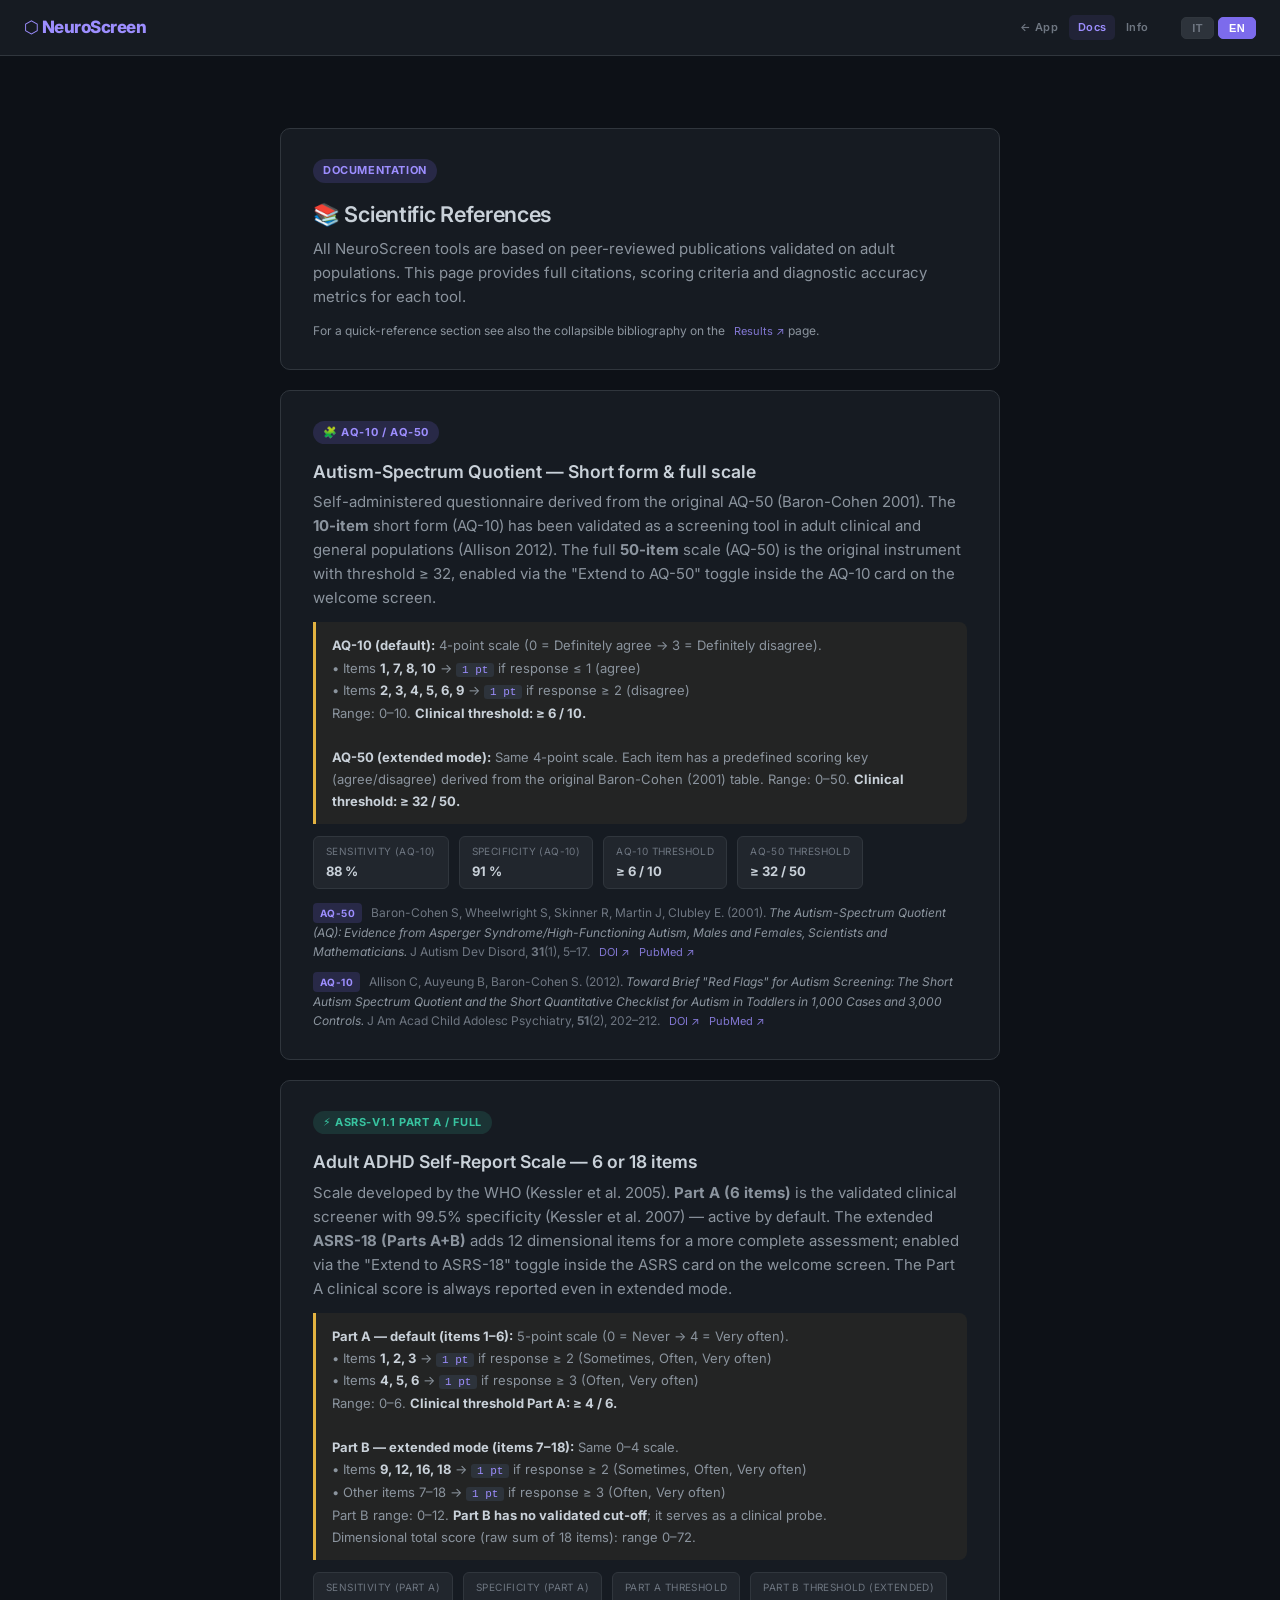
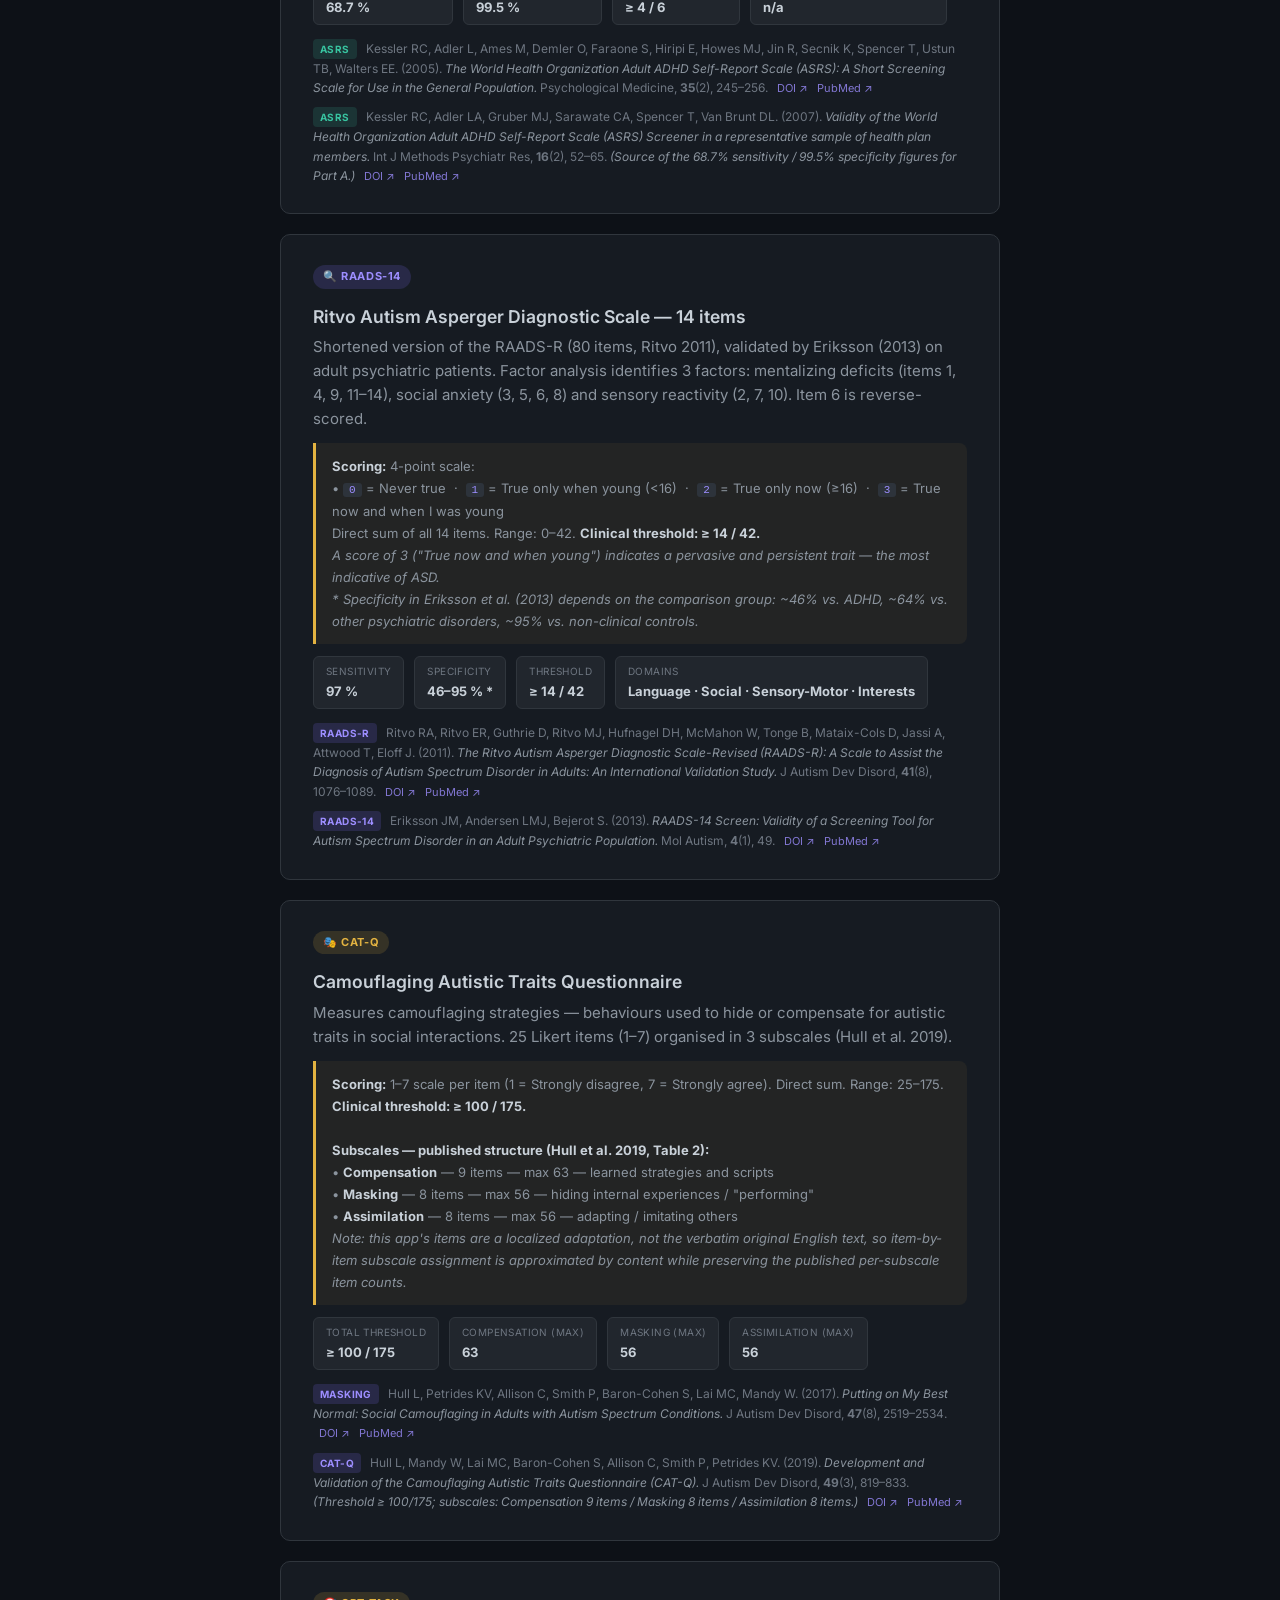
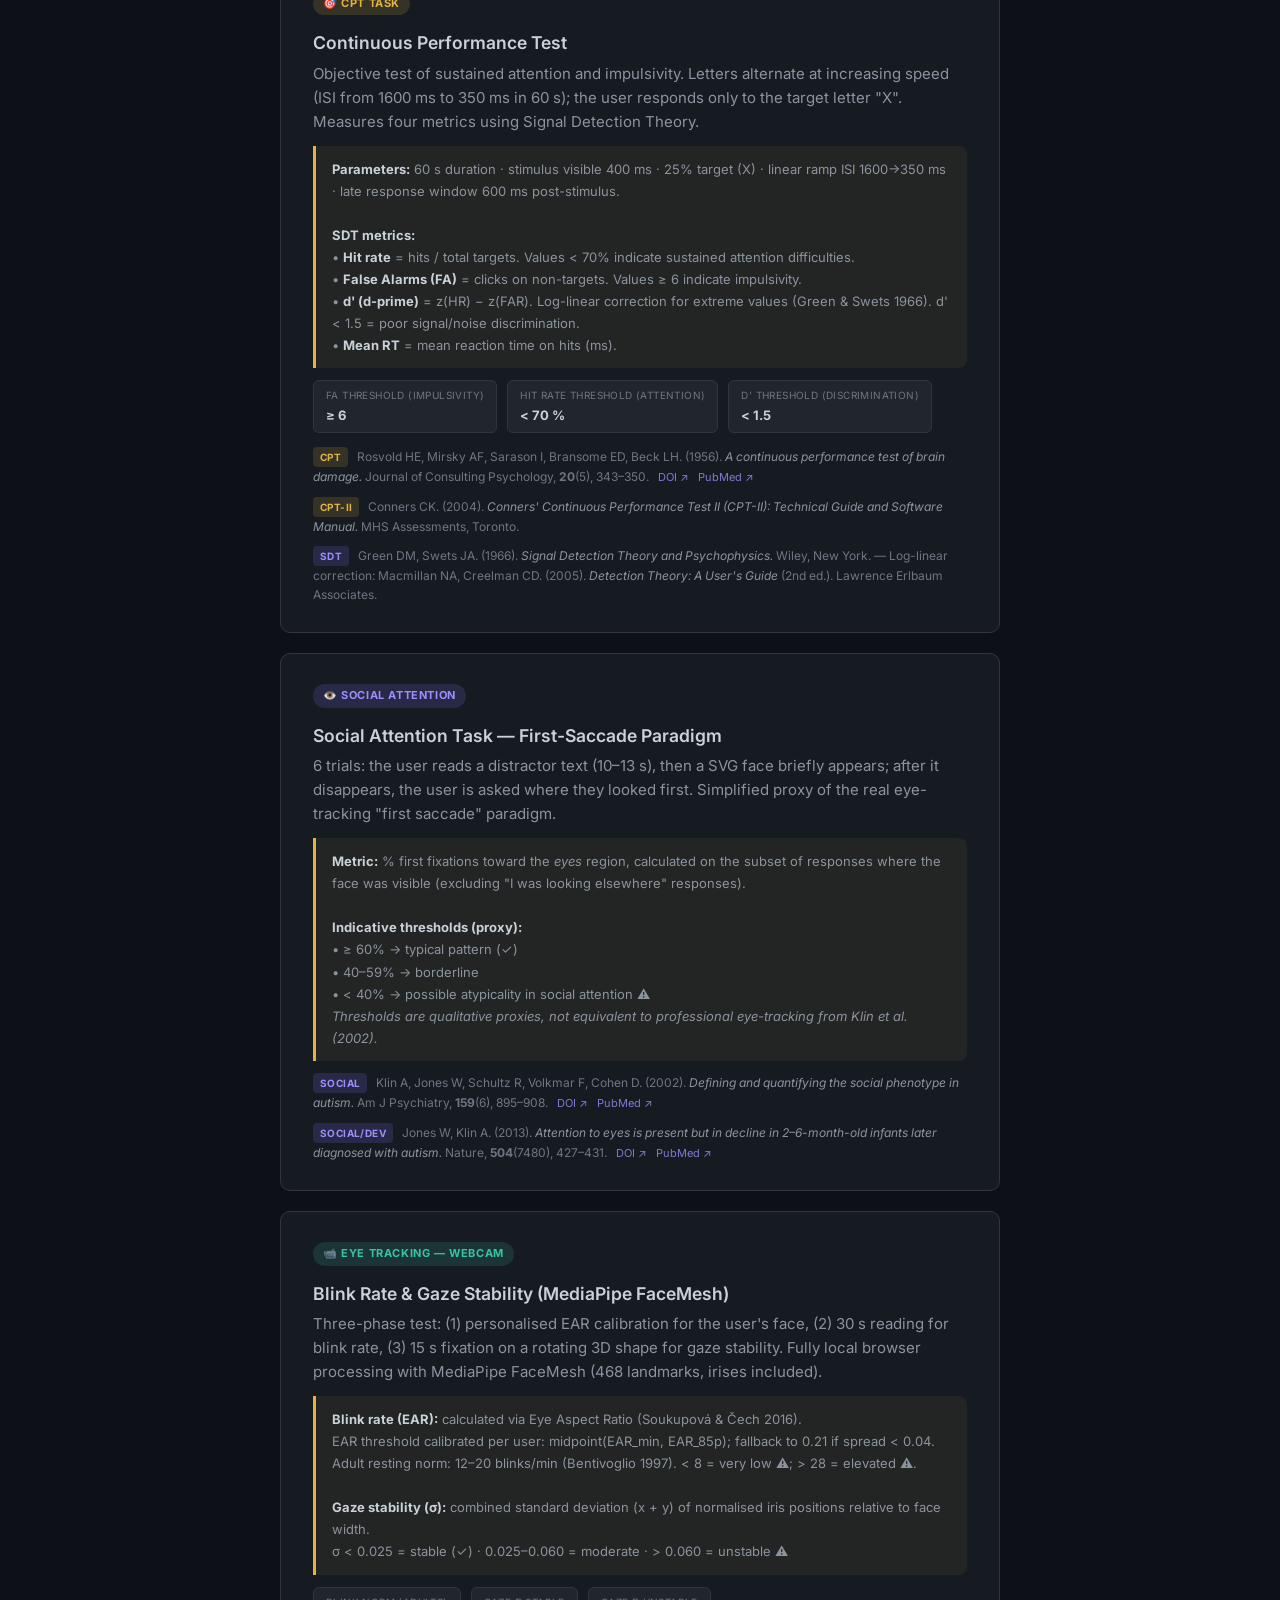
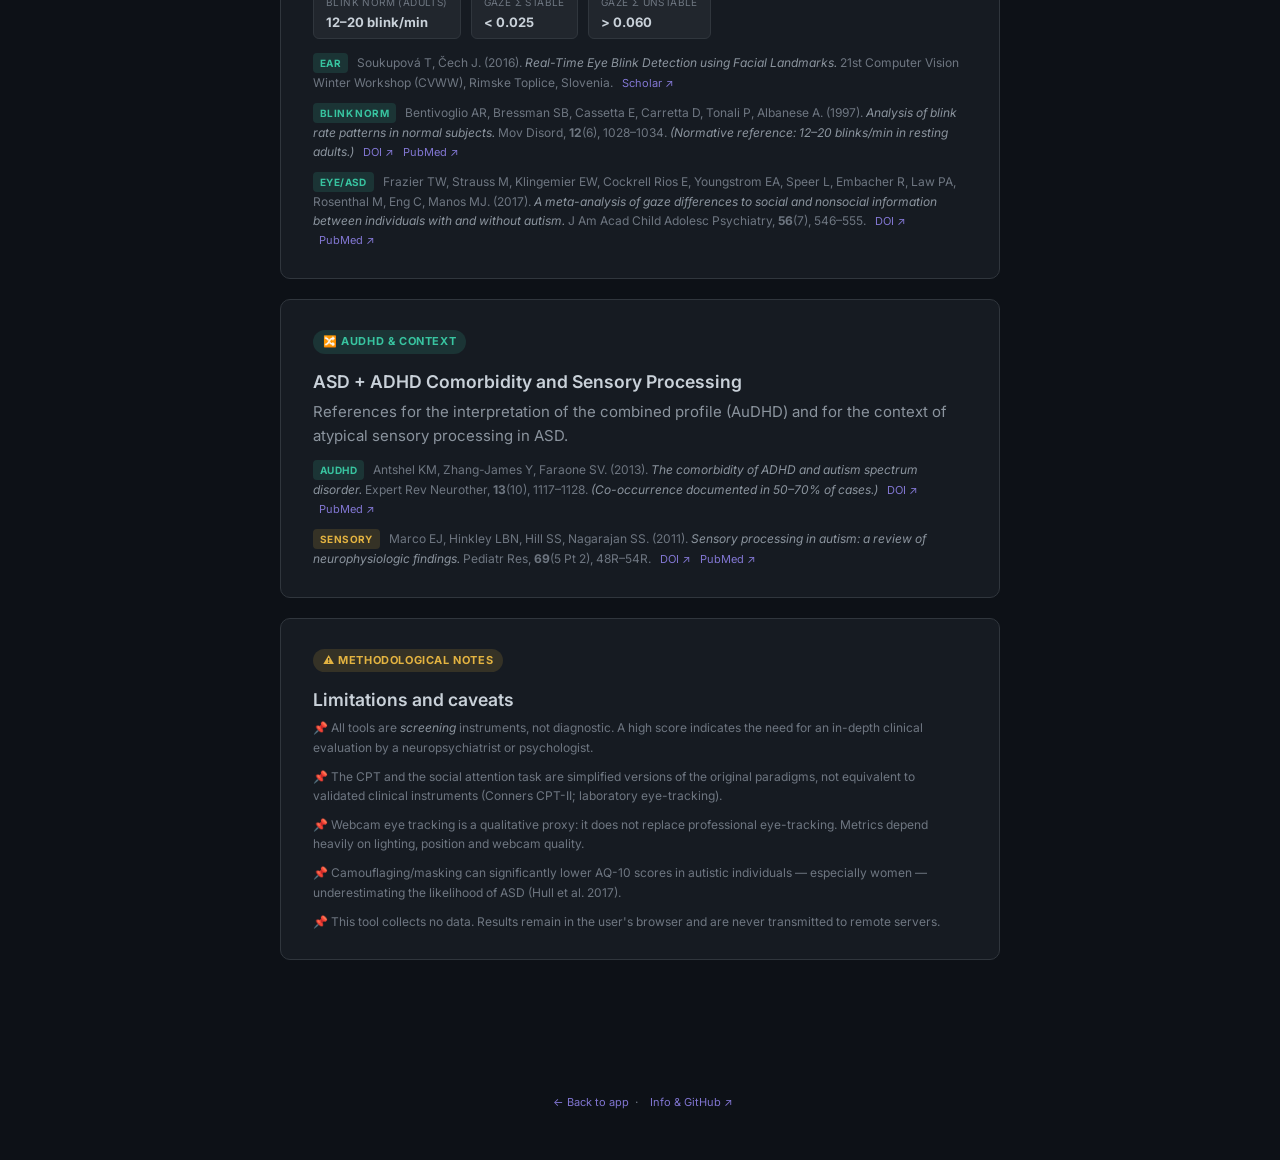
==== commit d71e33fe: "Fix RAADS-14 and ASRS Part B items and scoring, Kessler attribution, AQ-50 labels, CPT rates - RAADS" ====
--- a/docs.html
+++ b/docs.html
@@ -116,8 +116,9 @@
       • Item <strong>4, 5, 6</strong> → <span class="docs-code">1 pt</span> se risposta ≥ 3 (Spesso, Molto spesso)<br>
       Range: 0–6. <strong>Soglia clinica Parte A: ≥ 4 / 6.</strong><br><br>
       <strong>Parte B — modalità estesa (item 7–18):</strong> Stessa scala 0–4.<br>
-      • Tutti gli item 7–18 → <span class="docs-code">1 pt</span> se risposta ≥ 3 (Spesso, Molto spesso)<br>
-      Range Parte B: 0–12. <strong>Soglia indicativa Parte B: ≥ 3 / 12.</strong><br>
+      • Item <strong>9, 12, 16, 18</strong> → <span class="docs-code">1 pt</span> se risposta ≥ 2 (A volte, Spesso, Molto spesso)<br>
+      • Altri item 7–18 → <span class="docs-code">1 pt</span> se risposta ≥ 3 (Spesso, Molto spesso)<br>
+      Range Parte B: 0–12. <strong>La Parte B non ha una soglia validata</strong>: serve come approfondimento clinico.<br>
       Punteggio totale dimensionale (somma raw 18 item): range 0–72.
     </div>
     <div class="docs-scoring lang-en">
@@ -126,8 +127,9 @@
       • Items <strong>4, 5, 6</strong> → <span class="docs-code">1 pt</span> if response ≥ 3 (Often, Very often)<br>
       Range: 0–6. <strong>Clinical threshold Part A: ≥ 4 / 6.</strong><br><br>
       <strong>Part B — extended mode (items 7–18):</strong> Same 0–4 scale.<br>
-      • All items 7–18 → <span class="docs-code">1 pt</span> if response ≥ 3 (Often, Very often)<br>
-      Part B range: 0–12. <strong>Indicative threshold Part B: ≥ 3 / 12.</strong><br>
+      • Items <strong>9, 12, 16, 18</strong> → <span class="docs-code">1 pt</span> if response ≥ 2 (Sometimes, Often, Very often)<br>
+      • Other items 7–18 → <span class="docs-code">1 pt</span> if response ≥ 3 (Often, Very often)<br>
+      Part B range: 0–12. <strong>Part B has no validated cut-off</strong>; it serves as a clinical probe.<br>
       Dimensional total score (raw sum of 18 items): range 0–72.
     </div>
 
@@ -150,7 +152,7 @@
       <div class="docs-acc-pill">
         <div class="docs-acc-pill-label lang-it">Soglia Parte B (estesa)</div>
         <div class="docs-acc-pill-label lang-en">Part B threshold (extended)</div>
-        <div class="docs-acc-pill-val">≥ 3 / 12</div>
+        <div class="docs-acc-pill-val">n/a</div>
       </div>
     </div>
 
@@ -174,8 +176,8 @@
   <div class="card">
     <span class="badge badge-purple">🔍 RAADS-14</span>
     <h3 style="font-size:1.1rem;margin-bottom:4px">Ritvo Autism Asperger Diagnostic Scale — 14 <span class="lang-it">item</span><span class="lang-en">items</span></h3>
-    <p class="lang-it">Versione ridotta del RAADS-R (80 item, Ritvo 2011), validata da Eriksson (2013) su pazienti psichiatrici adulti. Copre 4 domini: Linguaggio (item 1–3), Relazioni sociali (4–9), Sensorio-motorio (10–12), Interessi circoscritti (13–14).</p>
-    <p class="lang-en">Shortened version of the RAADS-R (80 items, Ritvo 2011), validated by Eriksson (2013) on adult psychiatric patients. Covers 4 domains: Language (items 1–3), Social Relatedness (4–9), Sensory-Motor (10–12), Circumscribed Interests (13–14).</p>
+    <p class="lang-it">Versione ridotta del RAADS-R (80 item, Ritvo 2011), validata da Eriksson (2013) su pazienti psichiatrici adulti. L'analisi fattoriale individua 3 fattori: difficoltà di mentalizzazione (item 1, 4, 9, 11–14), ansia sociale (3, 5, 6, 8) e reattività sensoriale (2, 7, 10). L'item 6 ha punteggio invertito.</p>
+    <p class="lang-en">Shortened version of the RAADS-R (80 items, Ritvo 2011), validated by Eriksson (2013) on adult psychiatric patients. Factor analysis identifies 3 factors: mentalizing deficits (items 1, 4, 9, 11–14), social anxiety (3, 5, 6, 8) and sensory reactivity (2, 7, 10). Item 6 is reverse-scored.</p>
 
     <div class="docs-scoring lang-it">
       <strong>Scoring:</strong> Scala a 4 punti:<br>
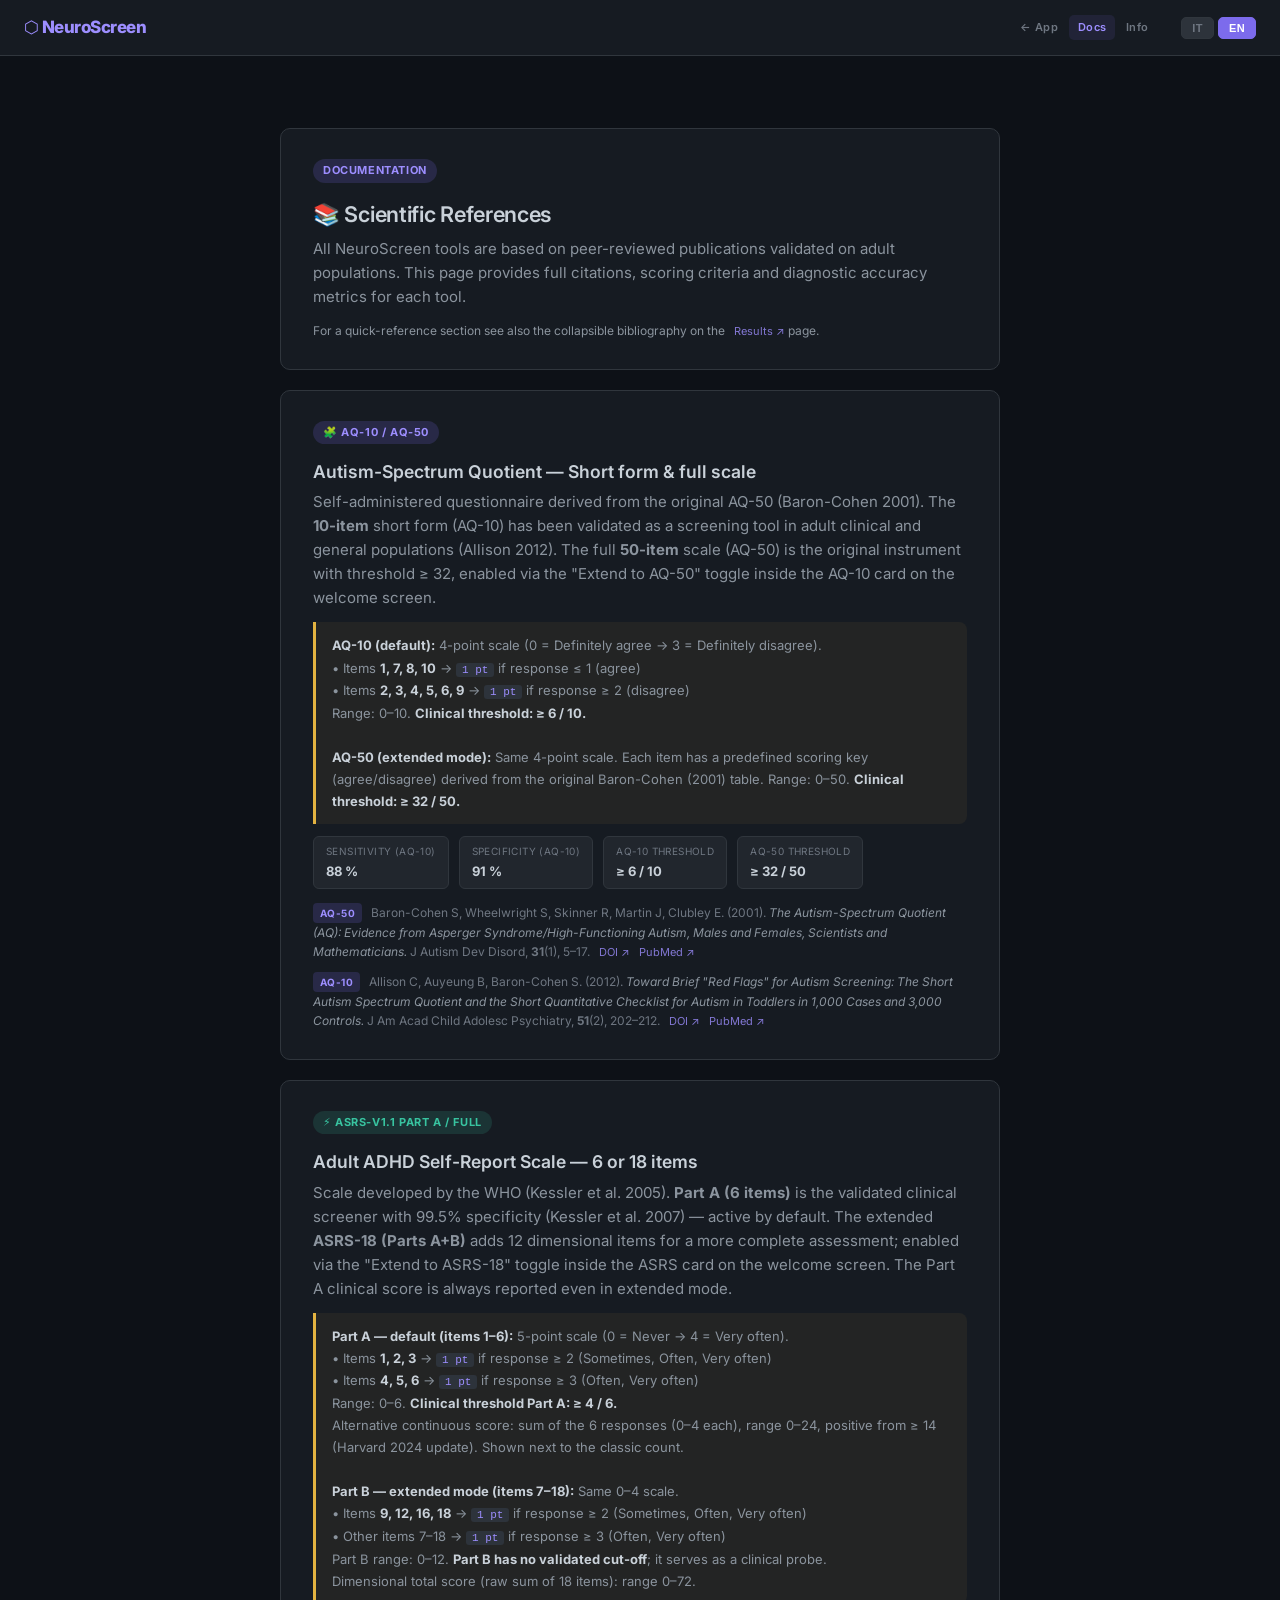
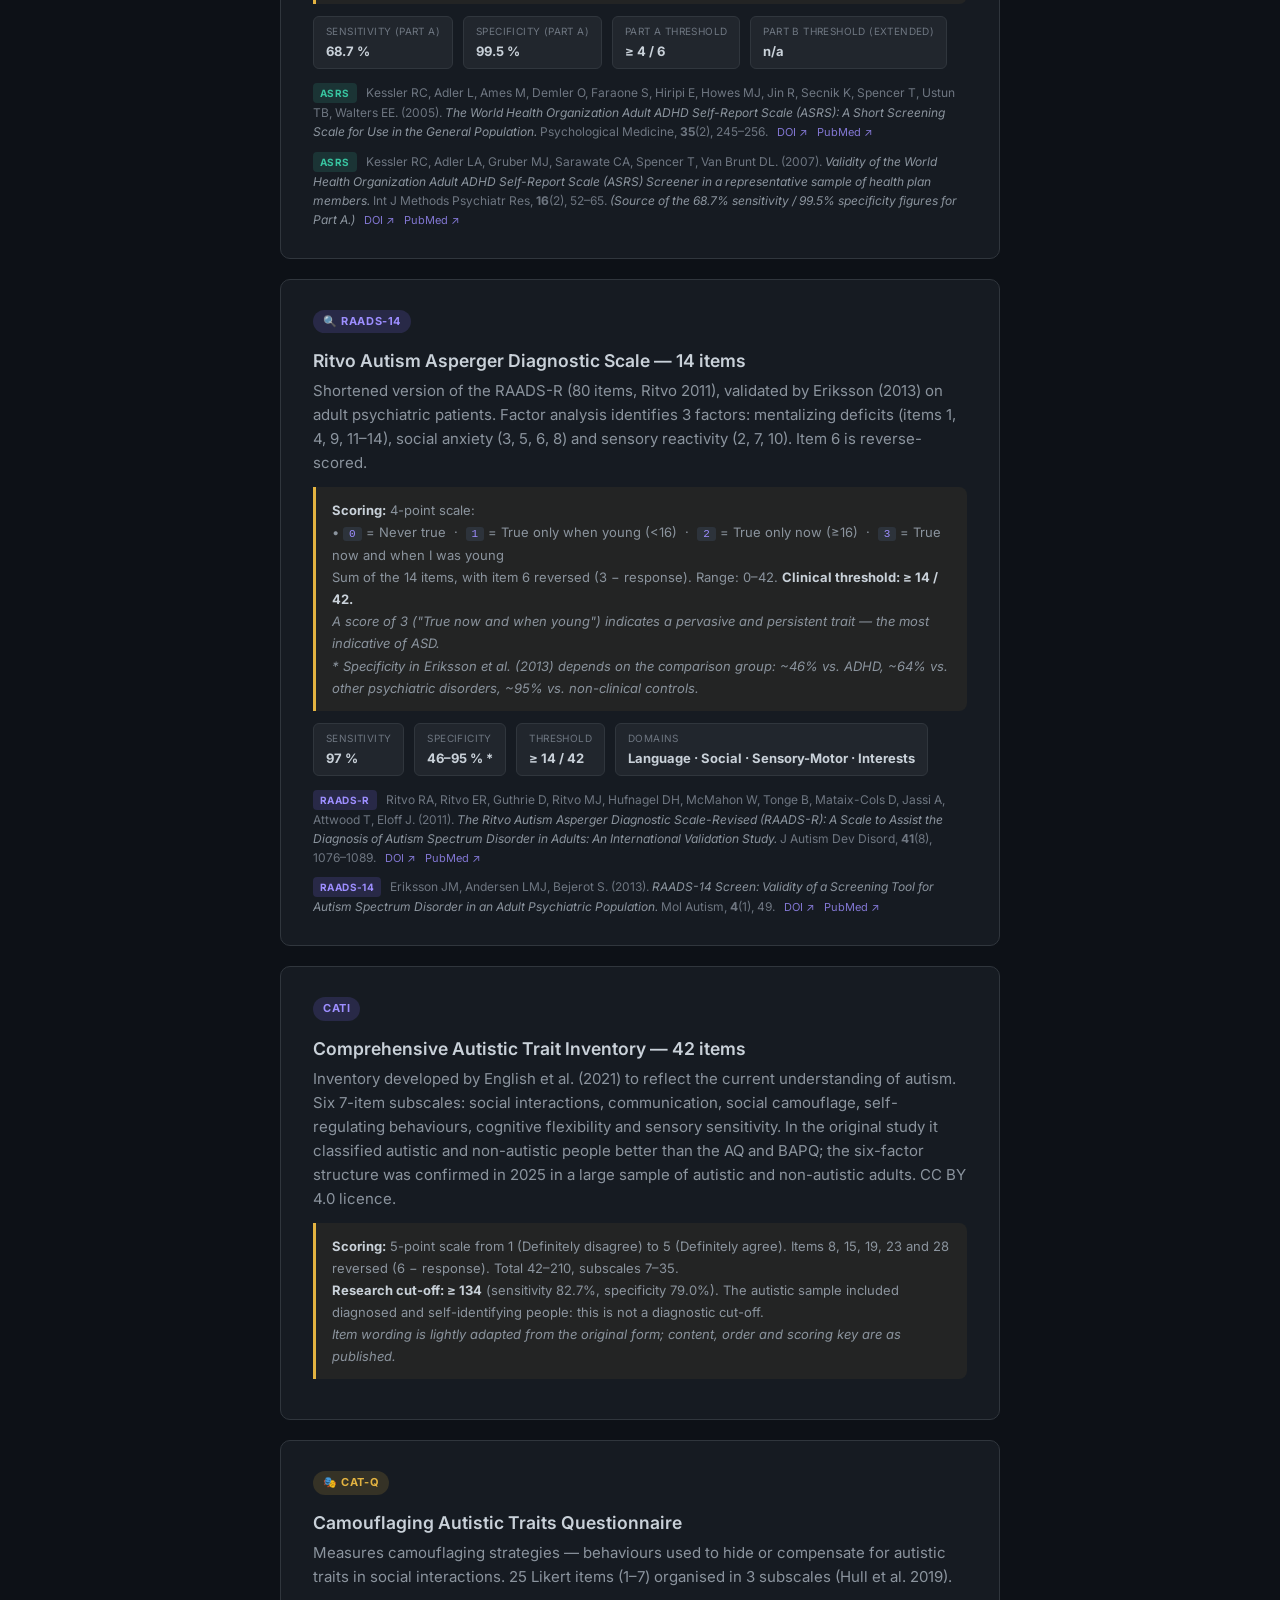
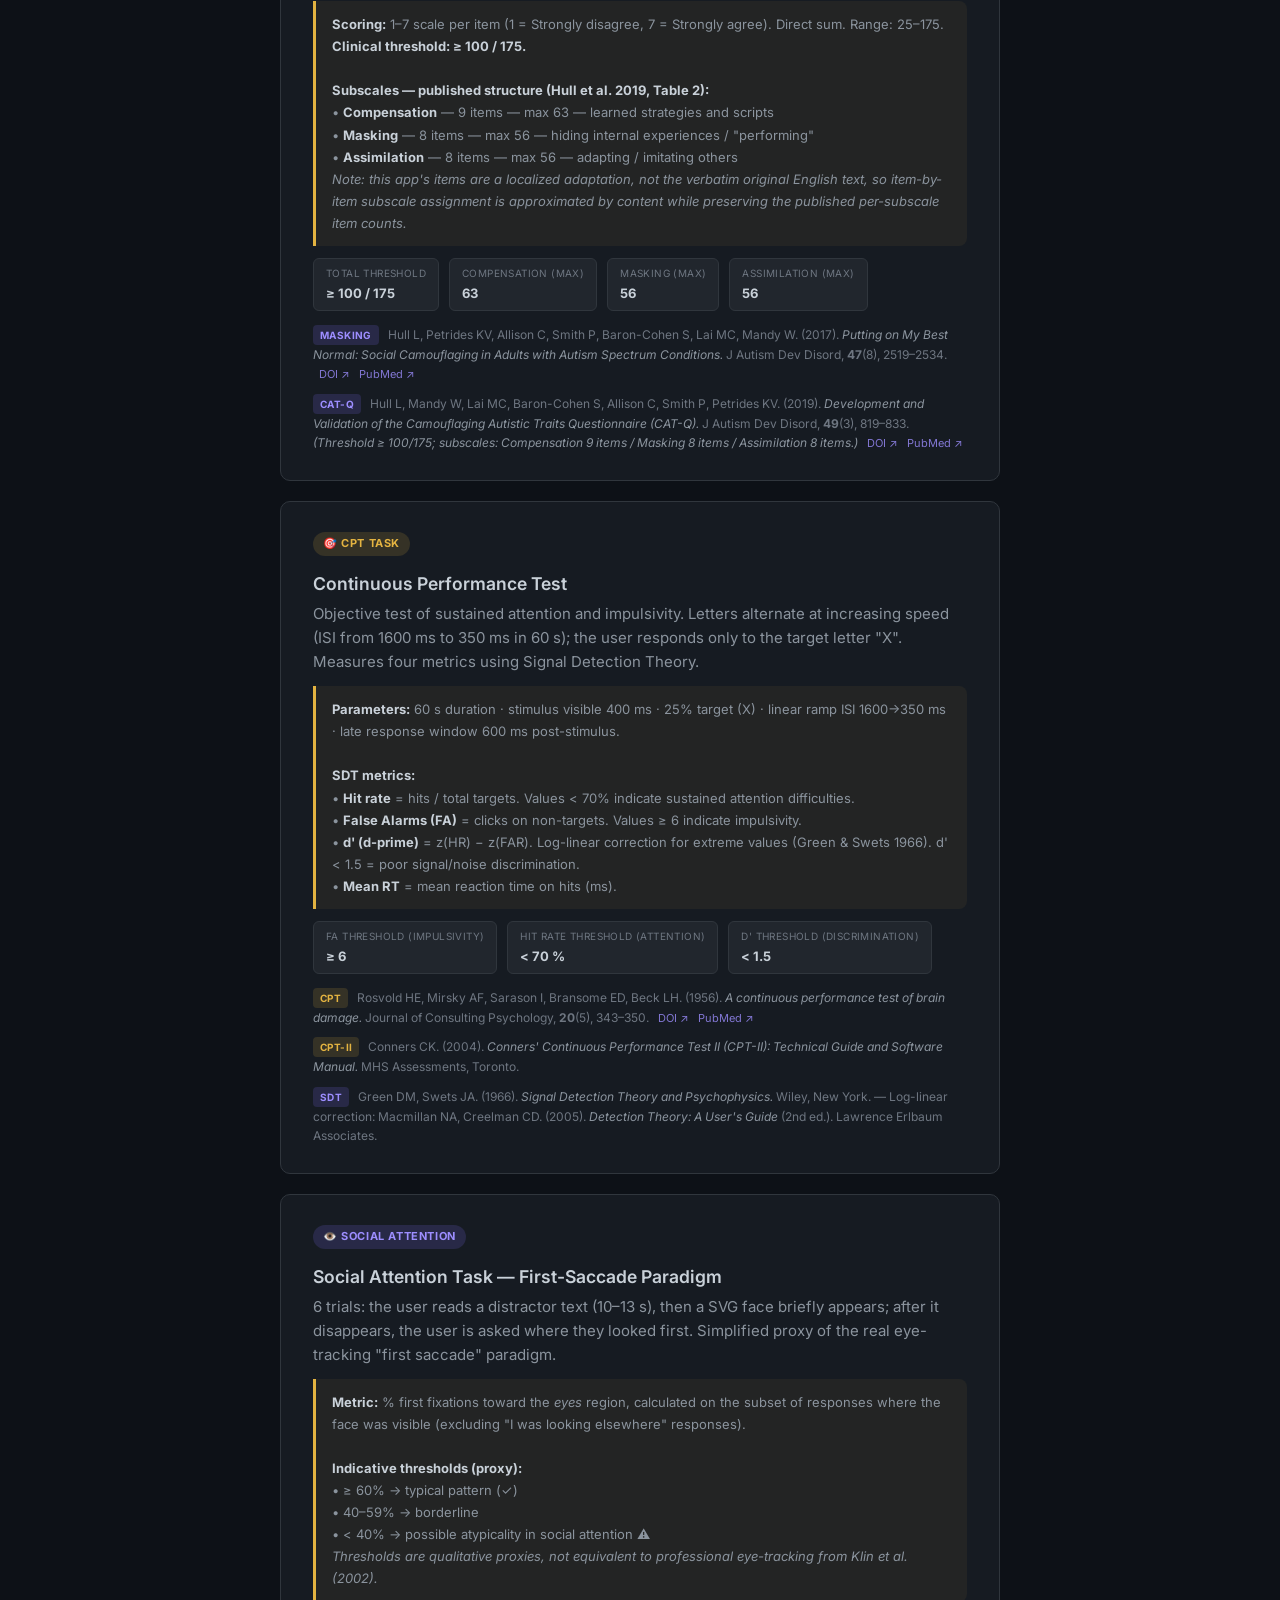
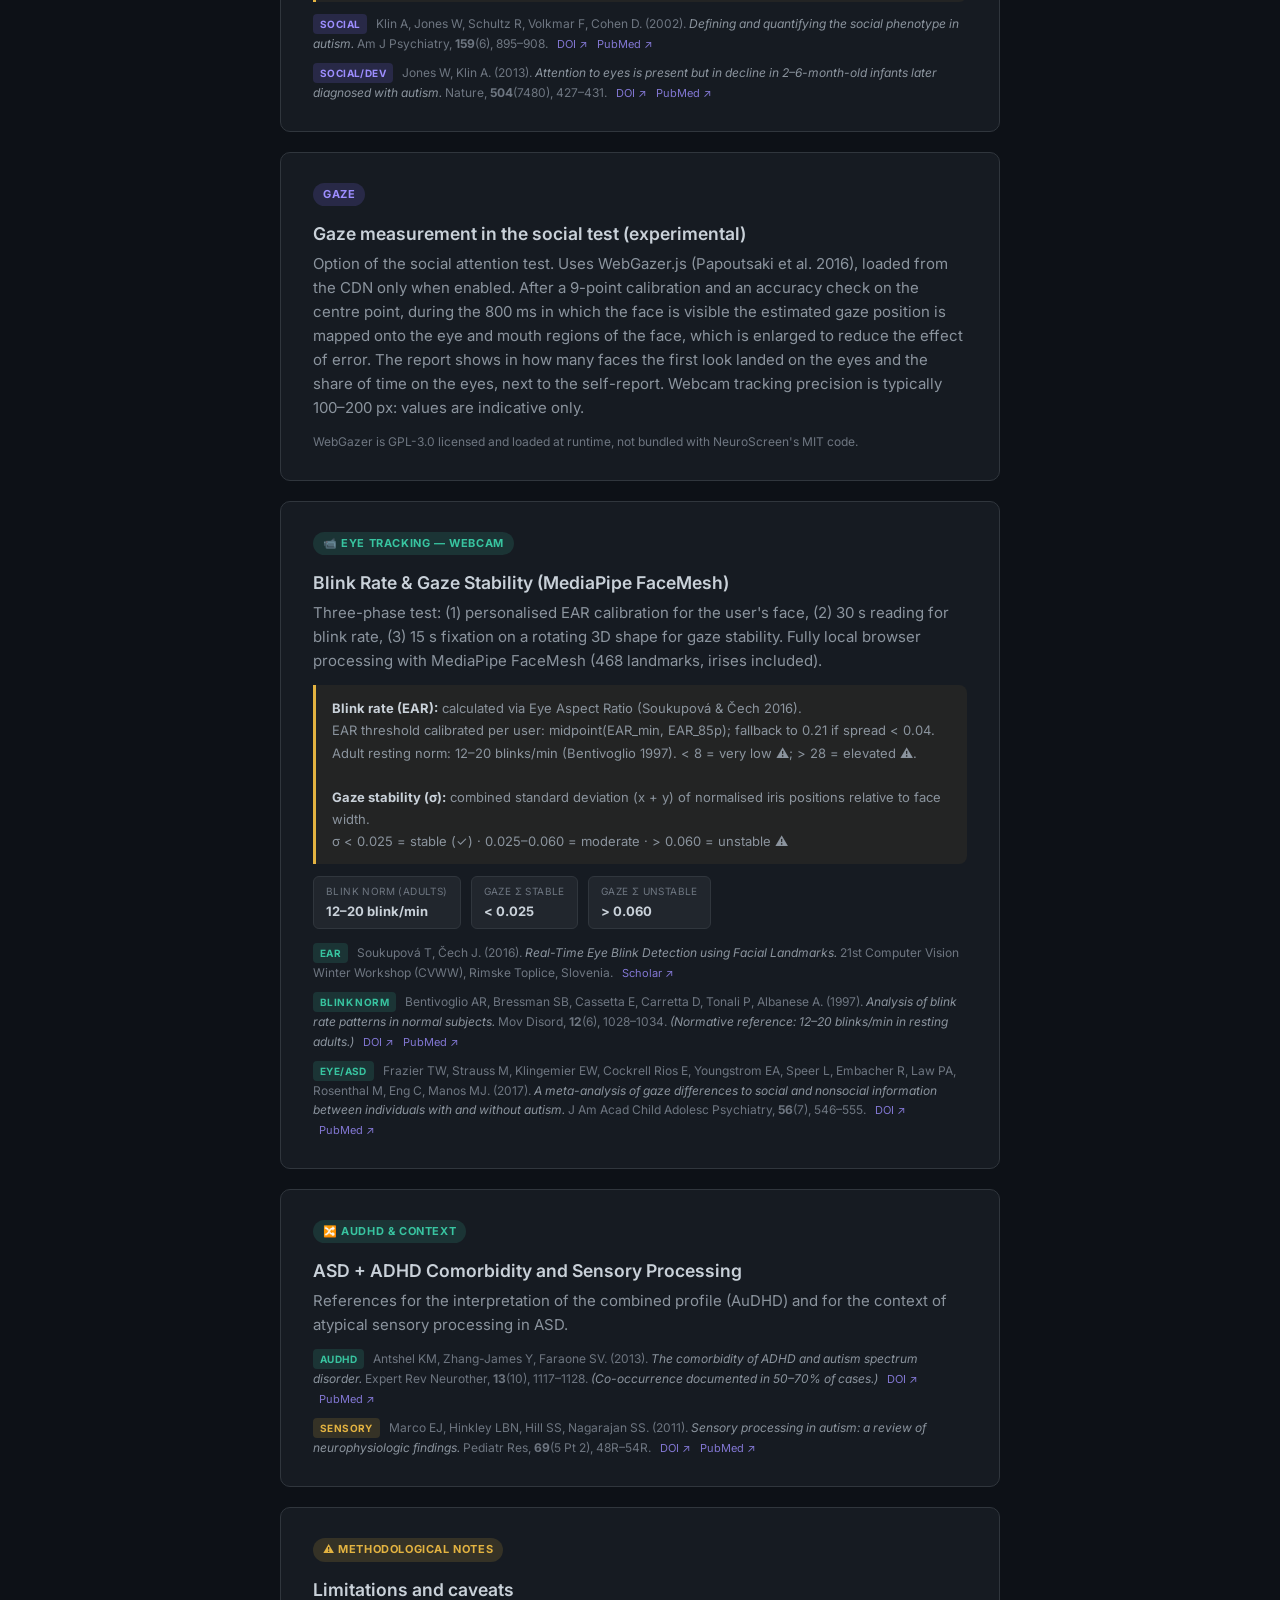
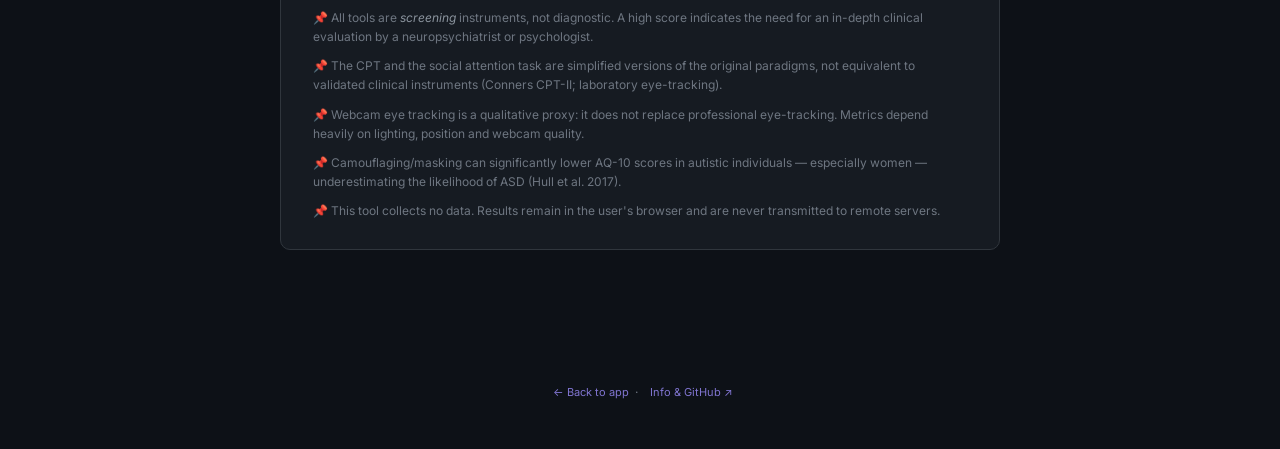
==== commit f8851907: "Add CATI, validation stamps, opt-in experimental tasks, webcam gaze and ASRS continuous score - CATI" ====
--- a/docs.html
+++ b/docs.html
@@ -114,7 +114,8 @@
       <strong>Parte A — default (item 1–6):</strong> Scala a 5 punti (0 = Mai → 4 = Molto spesso).<br>
       • Item <strong>1, 2, 3</strong> → <span class="docs-code">1 pt</span> se risposta ≥ 2 (A volte, Spesso, Molto spesso)<br>
       • Item <strong>4, 5, 6</strong> → <span class="docs-code">1 pt</span> se risposta ≥ 3 (Spesso, Molto spesso)<br>
-      Range: 0–6. <strong>Soglia clinica Parte A: ≥ 4 / 6.</strong><br><br>
+      Range: 0–6. <strong>Soglia clinica Parte A: ≥ 4 / 6.</strong><br>
+      Punteggio continuo alternativo: somma delle 6 risposte (0–4 ciascuna), range 0–24, positivo da ≥ 14 (aggiornamento Harvard 2024). Viene mostrato accanto al conteggio classico.<br><br>
       <strong>Parte B — modalità estesa (item 7–18):</strong> Stessa scala 0–4.<br>
       • Item <strong>9, 12, 16, 18</strong> → <span class="docs-code">1 pt</span> se risposta ≥ 2 (A volte, Spesso, Molto spesso)<br>
       • Altri item 7–18 → <span class="docs-code">1 pt</span> se risposta ≥ 3 (Spesso, Molto spesso)<br>
@@ -125,7 +126,8 @@
       <strong>Part A — default (items 1–6):</strong> 5-point scale (0 = Never → 4 = Very often).<br>
       • Items <strong>1, 2, 3</strong> → <span class="docs-code">1 pt</span> if response ≥ 2 (Sometimes, Often, Very often)<br>
       • Items <strong>4, 5, 6</strong> → <span class="docs-code">1 pt</span> if response ≥ 3 (Often, Very often)<br>
-      Range: 0–6. <strong>Clinical threshold Part A: ≥ 4 / 6.</strong><br><br>
+      Range: 0–6. <strong>Clinical threshold Part A: ≥ 4 / 6.</strong><br>
+      Alternative continuous score: sum of the 6 responses (0–4 each), range 0–24, positive from ≥ 14 (Harvard 2024 update). Shown next to the classic count.<br><br>
       <strong>Part B — extended mode (items 7–18):</strong> Same 0–4 scale.<br>
       • Items <strong>9, 12, 16, 18</strong> → <span class="docs-code">1 pt</span> if response ≥ 2 (Sometimes, Often, Very often)<br>
       • Other items 7–18 → <span class="docs-code">1 pt</span> if response ≥ 3 (Often, Very often)<br>
@@ -185,7 +187,7 @@
         <span class="docs-code">1</span> = Vero solo da giovane (&lt;16 anni) &nbsp;·&nbsp;
         <span class="docs-code">2</span> = Vero solo ora (≥16 anni) &nbsp;·&nbsp;
         <span class="docs-code">3</span> = Vero ora e quando ero giovane<br>
-      Somma diretta di tutti i 14 item. Range: 0–42. <strong>Soglia clinica: ≥ 14 / 42.</strong><br>
+      Somma dei 14 item, con l'item 6 invertito (3 − risposta). Range: 0–42. <strong>Soglia clinica: ≥ 14 / 42.</strong><br>
       <em>Un punteggio 3 ("Vero ora e da giovane") indica un tratto pervasivo e persistente — il più indicativo di ASD.</em><br>
       <em>* La specificità in Eriksson et al. (2013) dipende dal gruppo di confronto: ~46% vs. ADHD, ~64% vs. altri disturbi psichiatrici, ~95% vs. controlli non clinici.</em>
     </div>
@@ -195,7 +197,7 @@
         <span class="docs-code">1</span> = True only when young (&lt;16) &nbsp;·&nbsp;
         <span class="docs-code">2</span> = True only now (≥16) &nbsp;·&nbsp;
         <span class="docs-code">3</span> = True now and when I was young<br>
-      Direct sum of all 14 items. Range: 0–42. <strong>Clinical threshold: ≥ 14 / 42.</strong><br>
+      Sum of the 14 items, with item 6 reversed (3 − response). Range: 0–42. <strong>Clinical threshold: ≥ 14 / 42.</strong><br>
       <em>A score of 3 ("True now and when young") indicates a pervasive and persistent trait — the most indicative of ASD.</em><br>
       <em>* Specificity in Eriksson et al. (2013) depends on the comparison group: ~46% vs. ADHD, ~64% vs. other psychiatric disorders, ~95% vs. non-clinical controls.</em>
     </div>
@@ -239,6 +241,24 @@
         <a href="https://pubmed.ncbi.nlm.nih.gov/?term=eriksson+andersen+bejerot+RAADS-14+2013" target="_blank" rel="noopener" class="ref-link">PubMed ↗</a>
       </li>
     </ul>
+  </div>
+
+  <!-- ── CATI ── -->
+  <div class="card">
+    <span class="badge badge-purple">CATI</span>
+    <h3 style="font-size:1.1rem;margin-bottom:4px">Comprehensive Autistic Trait Inventory — 42 <span class="lang-it">item</span><span class="lang-en">items</span></h3>
+    <p class="lang-it">Inventario sviluppato da English et al. (2021) per riflettere la concezione attuale dell'autismo. Sei sottoscale da 7 item: interazioni sociali, comunicazione, camouflaging sociale, comportamenti autoregolatori, flessibilità cognitiva e sensibilità sensoriale. Nello studio originale ha classificato persone autistiche e non autistiche meglio di AQ e BAPQ; la struttura a sei fattori è stata confermata nel 2025 su un ampio campione di adulti autistici e non autistici. Licenza CC BY 4.0.</p>
+    <p class="lang-en">Inventory developed by English et al. (2021) to reflect the current understanding of autism. Six 7-item subscales: social interactions, communication, social camouflage, self-regulating behaviours, cognitive flexibility and sensory sensitivity. In the original study it classified autistic and non-autistic people better than the AQ and BAPQ; the six-factor structure was confirmed in 2025 in a large sample of autistic and non-autistic adults. CC BY 4.0 licence.</p>
+    <div class="docs-scoring lang-it">
+      <strong>Scoring:</strong> scala a 5 punti da 1 (Decisamente in disaccordo) a 5 (Decisamente d'accordo). Item 8, 15, 19, 23 e 28 invertiti (6 − risposta). Totale 42–210, sottoscale 7–35.<br>
+      <strong>Cut-off di ricerca: ≥ 134</strong> (sensibilità 82.7%, specificità 79.0%). Il campione autistico includeva persone con diagnosi e persone auto-identificate: non è un cut-off diagnostico.<br>
+      <em>Il testo degli item è leggermente adattato rispetto al modulo originale; contenuto, ordine e chiave di punteggio sono quelli pubblicati.</em>
+    </div>
+    <div class="docs-scoring lang-en">
+      <strong>Scoring:</strong> 5-point scale from 1 (Definitely disagree) to 5 (Definitely agree). Items 8, 15, 19, 23 and 28 reversed (6 − response). Total 42–210, subscales 7–35.<br>
+      <strong>Research cut-off: ≥ 134</strong> (sensitivity 82.7%, specificity 79.0%). The autistic sample included diagnosed and self-identifying people: this is not a diagnostic cut-off.<br>
+      <em>Item wording is lightly adapted from the original form; content, order and scoring key are as published.</em>
+    </div>
   </div>
 
   <!-- ── CAT-Q ── -->
@@ -404,6 +424,16 @@
         <a href="https://pubmed.ncbi.nlm.nih.gov/?term=jones+klin+attention+eyes+infants+autism+nature+2013" target="_blank" rel="noopener" class="ref-link">PubMed ↗</a>
       </li>
     </ul>
+  </div>
+
+  <!-- ── Gaze (WebGazer) ── -->
+  <div class="card">
+    <span class="badge badge-purple">Gaze</span>
+    <h3 style="font-size:1.1rem;margin-bottom:4px"><span class="lang-it">Misura dello sguardo nel test sociale (sperimentale)</span><span class="lang-en">Gaze measurement in the social test (experimental)</span></h3>
+    <p class="lang-it">Opzione del test di attenzione sociale. Usa WebGazer.js (Papoutsaki et al. 2016), caricato dal CDN solo se attivato. Dopo una calibrazione a 9 punti e un controllo di precisione sul punto centrale, durante gli 800 ms in cui il volto è visibile la posizione stimata dello sguardo viene mappata sulle regioni occhi e bocca del volto, ingrandito per ridurre l'effetto dell'errore. Il report mostra in quanti volti il primo sguardo è caduto sugli occhi e la percentuale di tempo sugli occhi, accanto all'auto-valutazione. La precisione del tracciamento via webcam è tipicamente di 100–200 px: i valori vanno letti come indicativi.</p>
+    <p class="lang-en">Option of the social attention test. Uses WebGazer.js (Papoutsaki et al. 2016), loaded from the CDN only when enabled. After a 9-point calibration and an accuracy check on the centre point, during the 800 ms in which the face is visible the estimated gaze position is mapped onto the eye and mouth regions of the face, which is enlarged to reduce the effect of error. The report shows in how many faces the first look landed on the eyes and the share of time on the eyes, next to the self-report. Webcam tracking precision is typically 100–200 px: values are indicative only.</p>
+    <p class="lang-it" style="font-size:12px;color:var(--text3)">WebGazer è distribuito con licenza GPL-3.0 ed è caricato a runtime, non incluso nel codice di NeuroScreen (MIT).</p>
+    <p class="lang-en" style="font-size:12px;color:var(--text3)">WebGazer is GPL-3.0 licensed and loaded at runtime, not bundled with NeuroScreen's MIT code.</p>
   </div>
 
   <!-- ── Eye Tracking ── -->
--- a/style.css
+++ b/style.css
@@ -762,7 +762,7 @@
 .likert-btn.sel   { border-color: var(--warn); background: rgba(227,179,65,.15); color: var(--warn); }
 
 /* ── Results 4-column grid ── */
-.result-grid-4 { grid-template-columns: repeat(4, 1fr); }
+.result-grid-4 { grid-template-columns: repeat(auto-fit, minmax(150px, 1fr)); }
 
 /* ── Print / export ── */
 .actions-row { display: flex; gap: 12px; flex-wrap: wrap; margin-top: 24px; }
@@ -957,3 +957,67 @@
   margin: 20px auto;
 }
 @keyframes spin { to { transform: rotate(360deg); } }
+
+/* ── Gaze calibration (WebGazer) ── */
+.gaze-calib {
+  position: fixed;
+  inset: 0;
+  z-index: 9000;
+  background: var(--bg, #0d1117);
+}
+.gaze-calib-text {
+  position: absolute;
+  top: 40%;
+  left: 50%;
+  transform: translate(-50%, -50%);
+  max-width: 520px;
+  width: 80%;
+  text-align: center;
+  font-size: 14px;
+  color: var(--text2);
+  pointer-events: none;
+}
+.gaze-dot {
+  position: absolute;
+  width: 26px;
+  height: 26px;
+  margin: -13px 0 0 -13px;
+  border-radius: 50%;
+  border: 3px solid var(--warn);
+  background: var(--danger, #e5534b);
+  cursor: pointer;
+  padding: 0;
+}
+.gaze-dot-target { cursor: default; animation: gazePulse 1s ease-in-out infinite; }
+@keyframes gazePulse { 50% { transform: scale(.7); } }
+.face-arena-gaze { height: 520px; }
+.gaze-intro { text-align: center; padding: 12px 0; }
+
+/* ── Validation stamps on test cards ── */
+.test-card { position: relative; }
+.test-card-header { padding-right: 108px; }
+.test-stamp {
+  position: absolute;
+  top: 10px;
+  right: 10px;
+  max-width: 100px;
+  padding: 3px 7px;
+  border: 2px solid currentColor;
+  border-radius: 4px;
+  font-size: 9px;
+  font-weight: 800;
+  letter-spacing: .6px;
+  line-height: 1.25;
+  text-align: center;
+  text-transform: uppercase;
+  transform: rotate(-4deg);
+  opacity: .9;
+  cursor: help;
+  user-select: none;
+}
+.test-stamp-inline { position: static; transform: none; flex-shrink: 0; min-width: 104px; }
+.stamp-valid { color: var(--teal);  background: rgba(63, 185, 80, .08); }
+.stamp-trait { color: var(--warn);  background: rgba(227, 179, 65, .08); }
+.stamp-exp   { color: var(--text3); background: rgba(110, 118, 129, .10); border-style: dashed; }
+.stamp-legend { display: grid; gap: 6px; margin: -10px 0 20px; font-size: 11px; color: var(--text3); }
+.stamp-legend-row { display: flex; align-items: center; gap: 10px; }
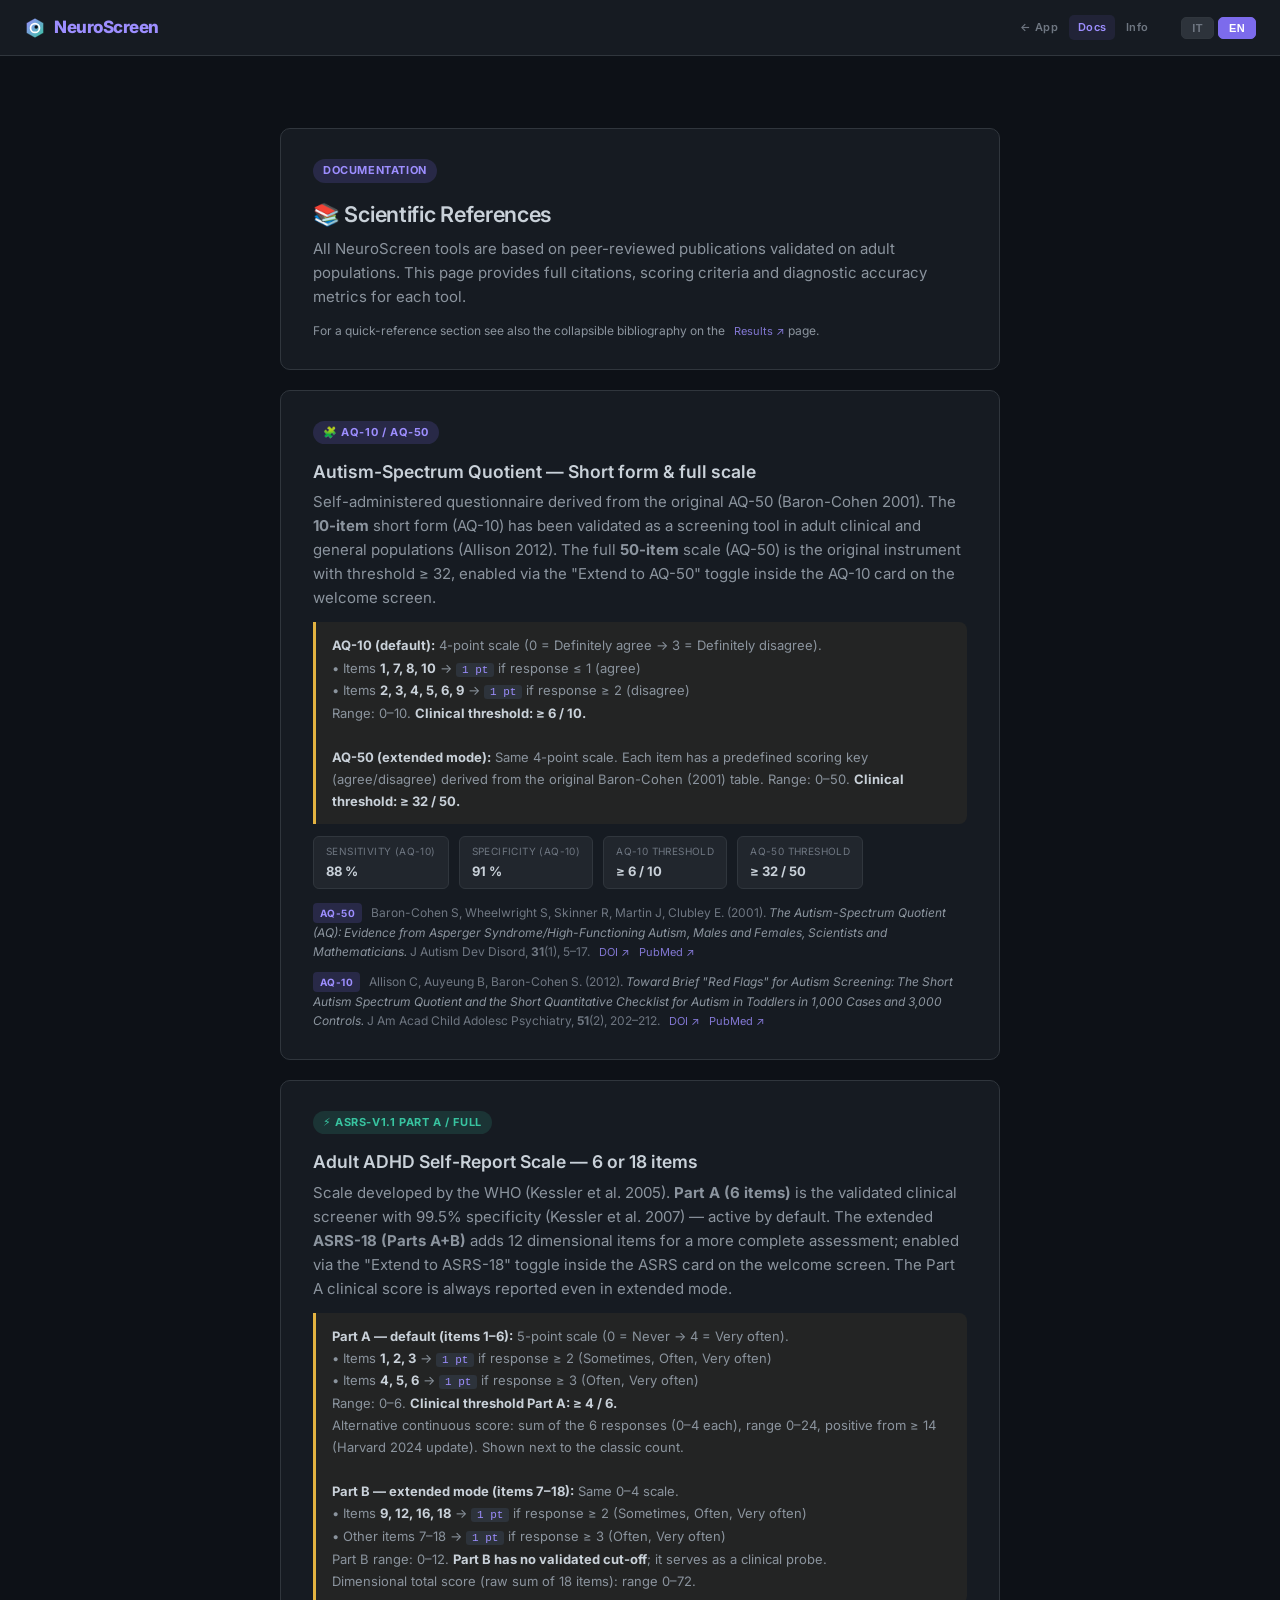
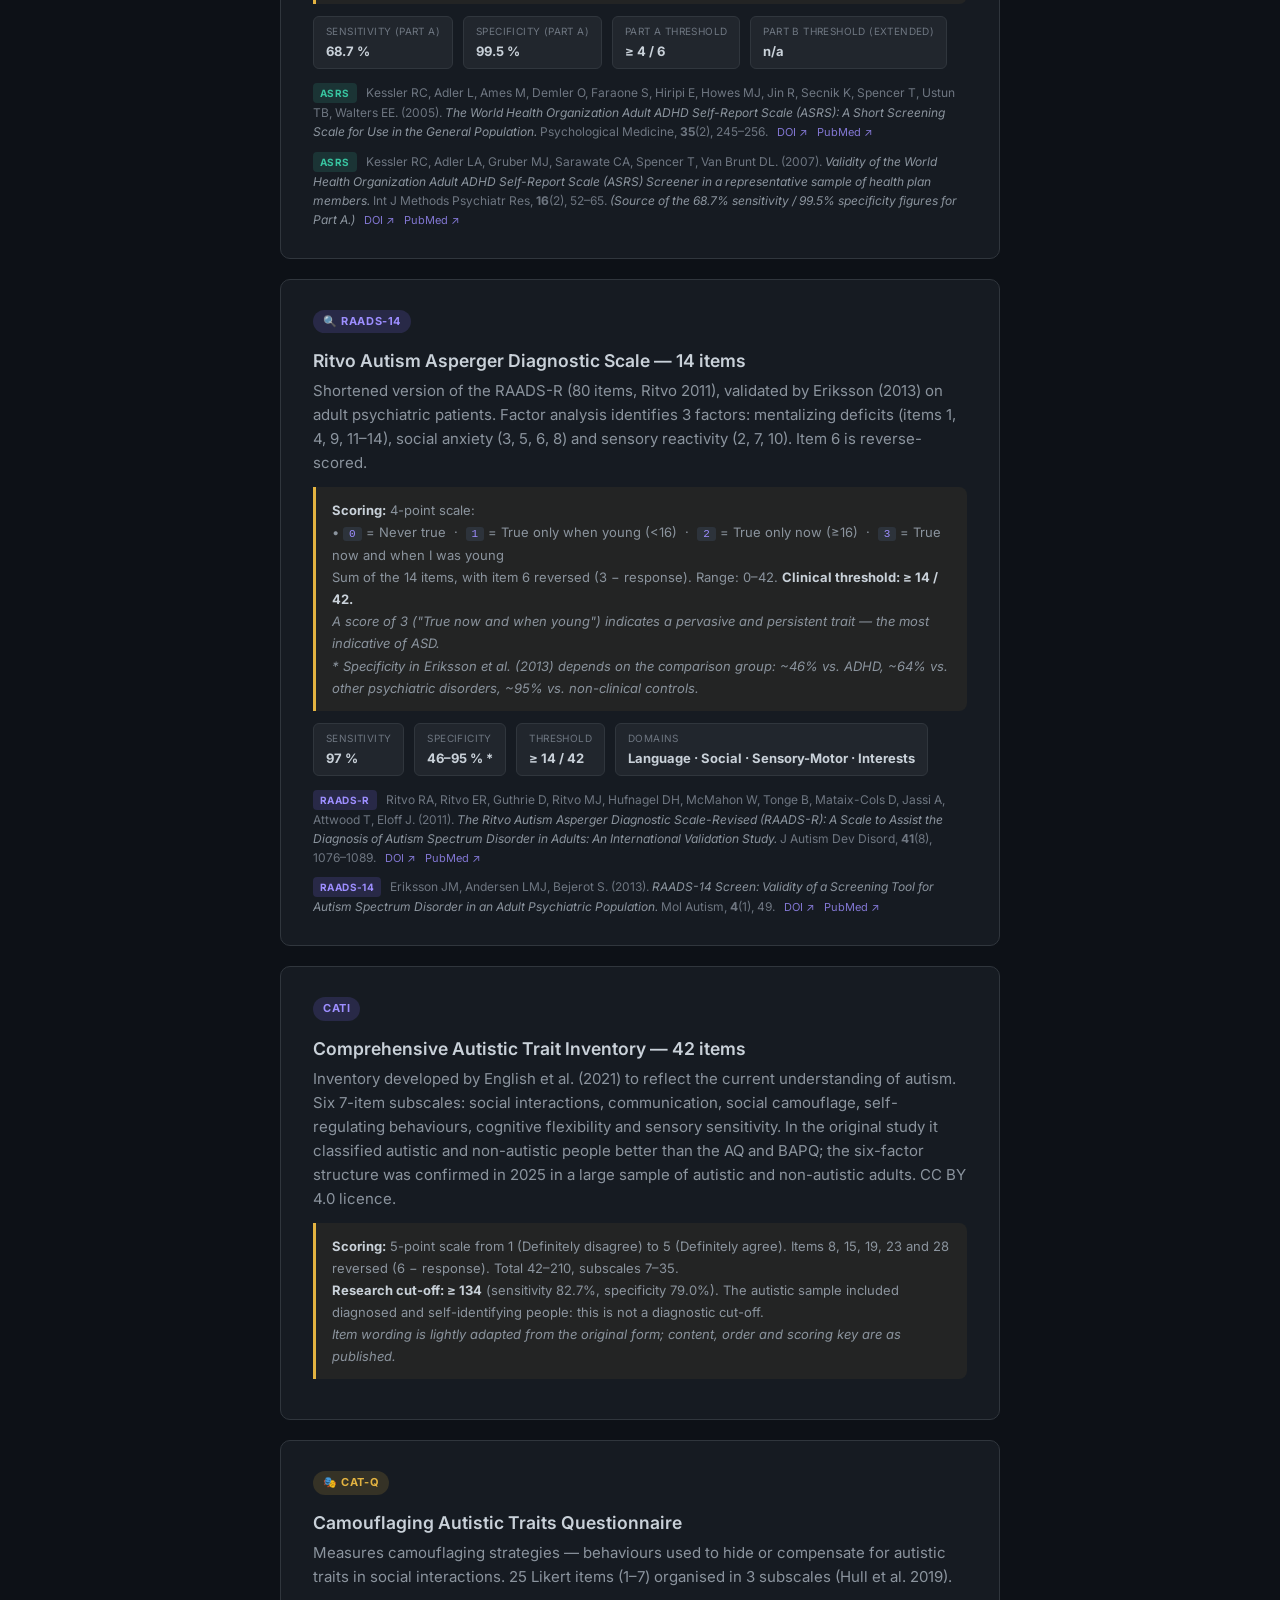
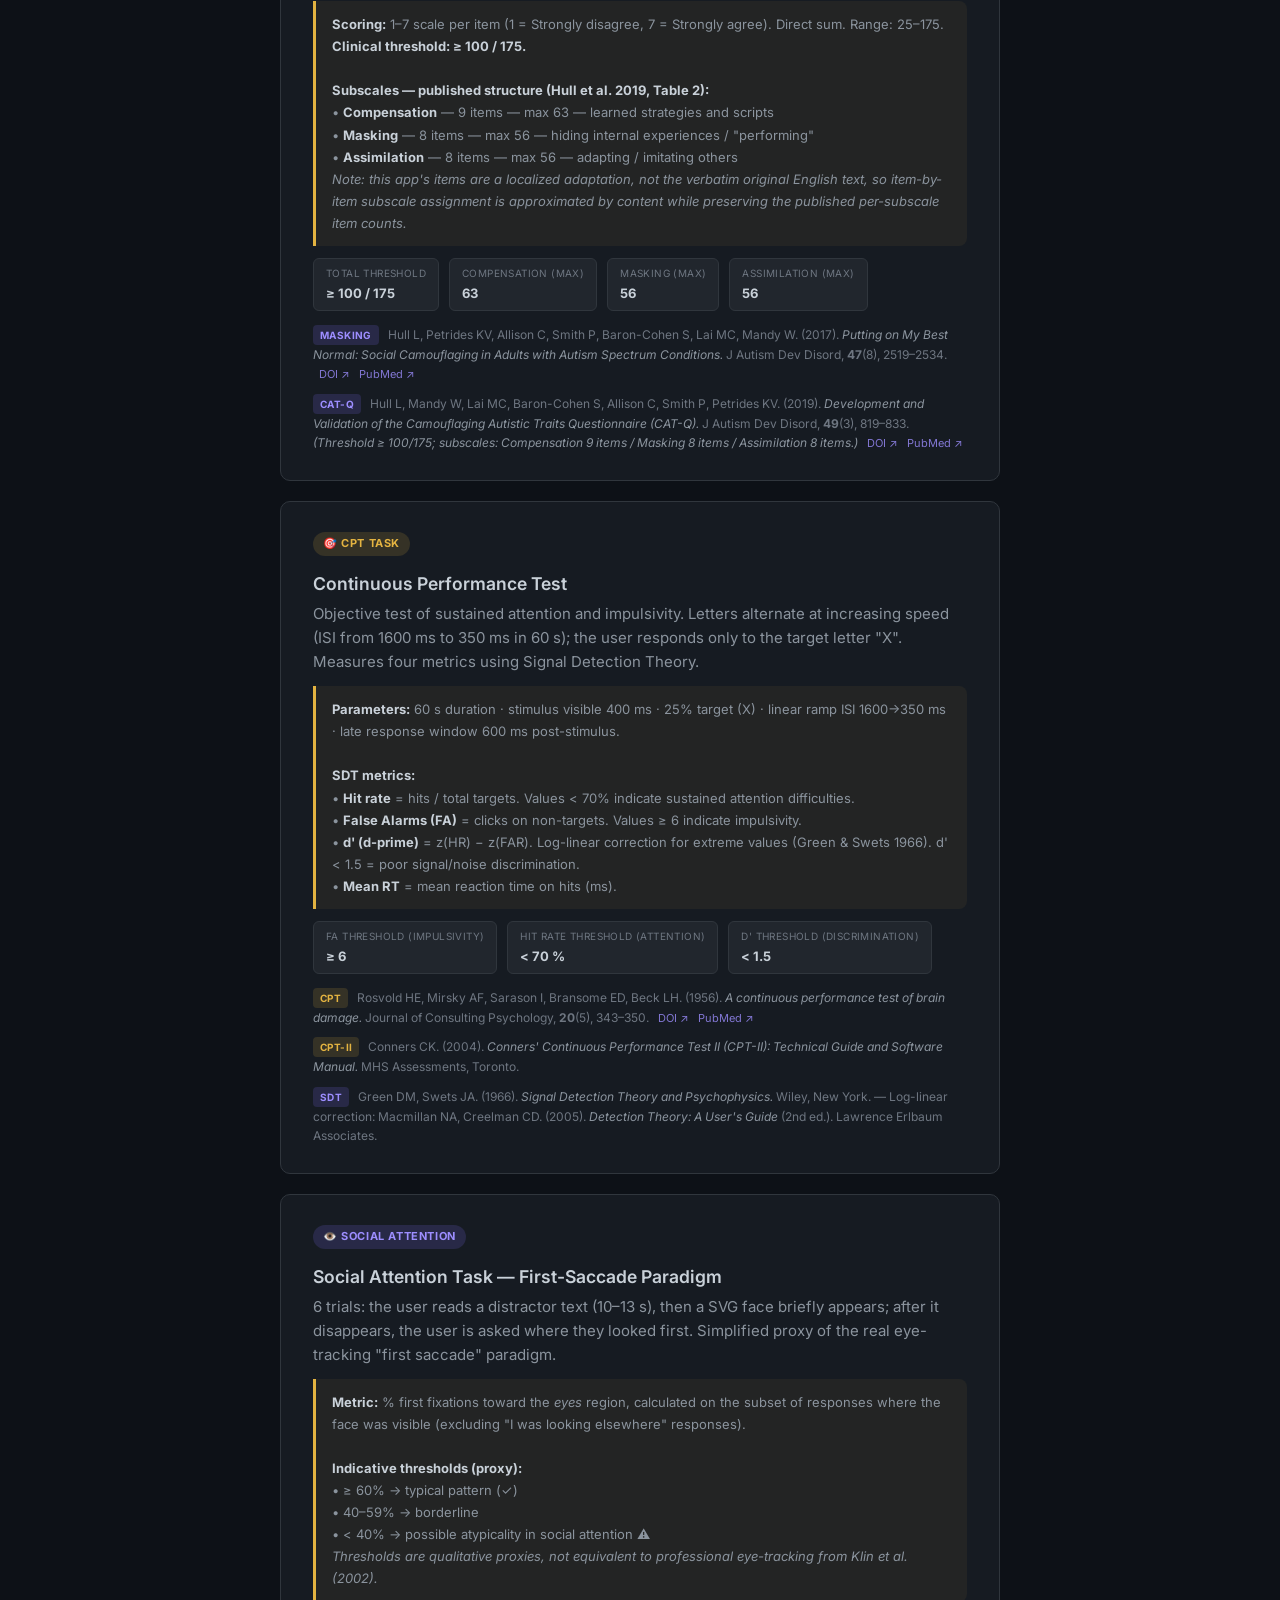
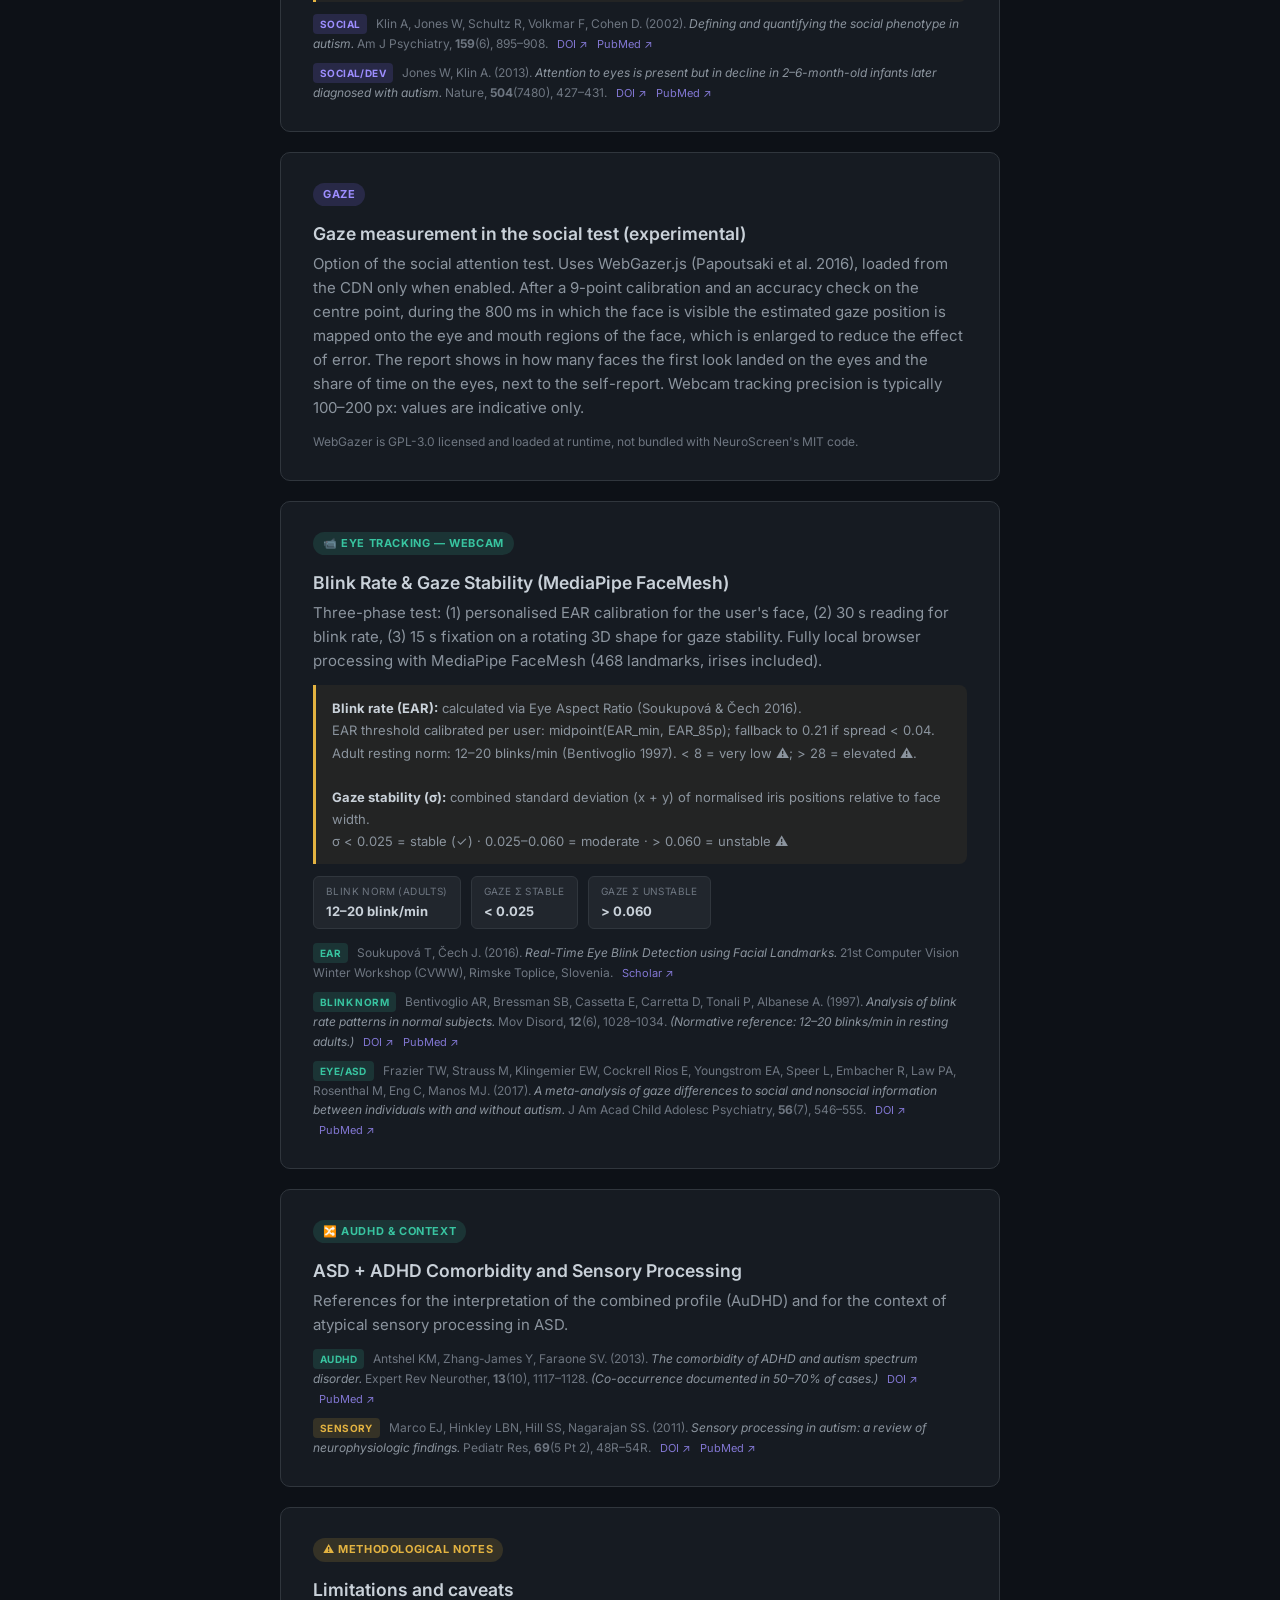
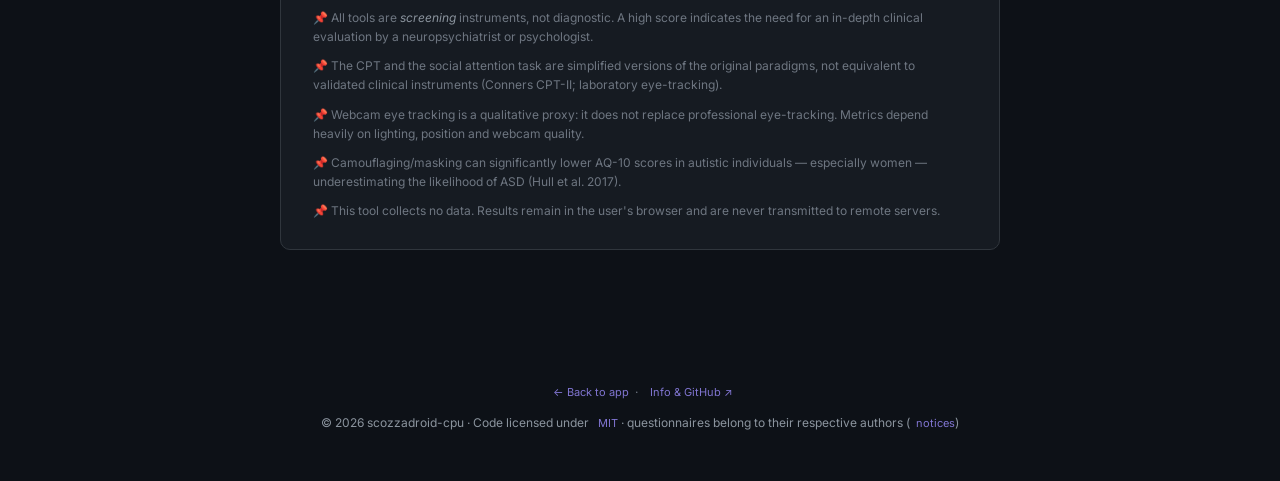
==== commit a49f54e9: "Stamp hover notes, logo and icons, MIT licence and third-party notices - Per-test validation notes o" ====
--- a/docs.html
+++ b/docs.html
@@ -3,6 +3,11 @@
 <head>
   <meta charset="UTF-8">
   <meta name="viewport" content="width=device-width, initial-scale=1.0">
+  <link rel="icon" href="favicon.ico" sizes="32x32">
+  <link rel="icon" href="img/icons/icon.svg" type="image/svg+xml">
+  <link rel="apple-touch-icon" href="img/icons/apple-touch-icon.png">
+  <link rel="manifest" href="site.webmanifest">
+  <meta name="theme-color" content="#0d1117">
   <title>Docs — NeuroScreen</title>
   <link rel="preconnect" href="https://fonts.googleapis.com">
   <link rel="preconnect" href="https://fonts.gstatic.com" crossorigin>
@@ -14,7 +19,7 @@
 <body>
 
 <header>
-  <div class="logo">⬡ NeuroScreen</div>
+  <div class="logo"><img class="logo-mark" src="img/icons/icon.svg" alt="" width="22" height="22">NeuroScreen</div>
   <div style="flex:1"></div>
   <div class="header-nav-links">
     <a href="index.html" class="header-link lang-it">← App</a>
@@ -557,6 +562,7 @@
   &nbsp;·&nbsp;
   <a href="info.html" class="ref-link lang-it">Info &amp; GitHub ↗</a>
   <a href="info.html" class="ref-link lang-en">Info &amp; GitHub ↗</a>
+  <p style="margin-top:12px">© 2026 scozzadroid-cpu · <span class="lang-it">Codice con licenza</span><span class="lang-en">Code licensed under</span> <a href="https://github.com/scozzadroid-cpu/neuroscreen/blob/main/LICENSE" target="_blank" rel="noopener" class="ref-link">MIT</a> · <span class="lang-it">i questionari appartengono ai rispettivi autori</span><span class="lang-en">questionnaires belong to their respective authors</span> (<a href="https://github.com/scozzadroid-cpu/neuroscreen/blob/main/THIRD_PARTY_NOTICES.md" target="_blank" rel="noopener" class="ref-link">notices</a>)</p>
 </footer>
 
 <script src="js/static-lang.js"></script>
--- a/style.css
+++ b/style.css
@@ -996,10 +996,16 @@
 /* ── Validation stamps on test cards ── */
 .test-card { position: relative; }
 .test-card-header { padding-right: 108px; }
-.test-stamp {
+.test-stamp-wrap {
   position: absolute;
   top: 10px;
   right: 10px;
+  z-index: 5;
+}
+.test-stamp-wrap:hover,
+.test-stamp-wrap:focus-within { z-index: 60; }
+.test-stamp {
+  display: block;
   max-width: 100px;
   padding: 3px 7px;
   border: 2px solid currentColor;
@@ -1021,3 +1027,50 @@
 .stamp-exp   { color: var(--text3); background: rgba(110, 118, 129, .10); border-style: dashed; }
 .stamp-legend { display: grid; gap: 6px; margin: -10px 0 20px; font-size: 11px; color: var(--text3); }
 .stamp-legend-row { display: flex; align-items: center; gap: 10px; }
+
+/* Hover / focus note under each stamp */
+.stamp-note {
+  position: absolute;
+  top: calc(100% + 8px);
+  right: 0;
+  width: min(290px, 80vw);
+  padding: 10px 12px;
+  background: var(--surf3);
+  border: 1px solid var(--border);
+  border-radius: 8px;
+  box-shadow: 0 8px 24px rgba(0, 0, 0, .45);
+  font-size: 11.5px;
+  line-height: 1.5;
+  color: var(--text2);
+  text-align: left;
+  opacity: 0;
+  visibility: hidden;
+  transform: translateY(-4px);
+  transition: opacity .12s ease, transform .12s ease, visibility .12s;
+  pointer-events: none;
+}
+.test-stamp-wrap:hover .stamp-note,
+.test-stamp-wrap:focus-within .stamp-note {
+  opacity: 1;
+  visibility: visible;
+  transform: none;
+}
+.stamp-note-kind {
+  display: block;
+  margin-bottom: 4px;
+  font-size: 10px;
+  letter-spacing: .6px;
+  text-transform: uppercase;
+  background: none;
+}
+.stamp-note-text { display: block; }
+
+/* ── Header logo mark ── */
+.logo { display: inline-flex; align-items: center; gap: 8px; }
+.logo-mark { width: 22px; height: 22px; flex-shrink: 0; }
+@media (max-width: 600px) { .logo-mark { width: 18px; height: 18px; } }
+.wlc-copyright { text-align: center; font-size: 11px; color: var(--text3); margin: 14px 0 28px; }
+/* Lift the whole card while its note is open: dimmed (unchecked) cards form their own stacking context */
+.test-card:has(.test-stamp-wrap:hover),
+.test-card:has(.test-stamp-wrap:focus-within) { z-index: 30; }
+.wlc-copyright a, footer p a { margin: 0; padding: 0; }
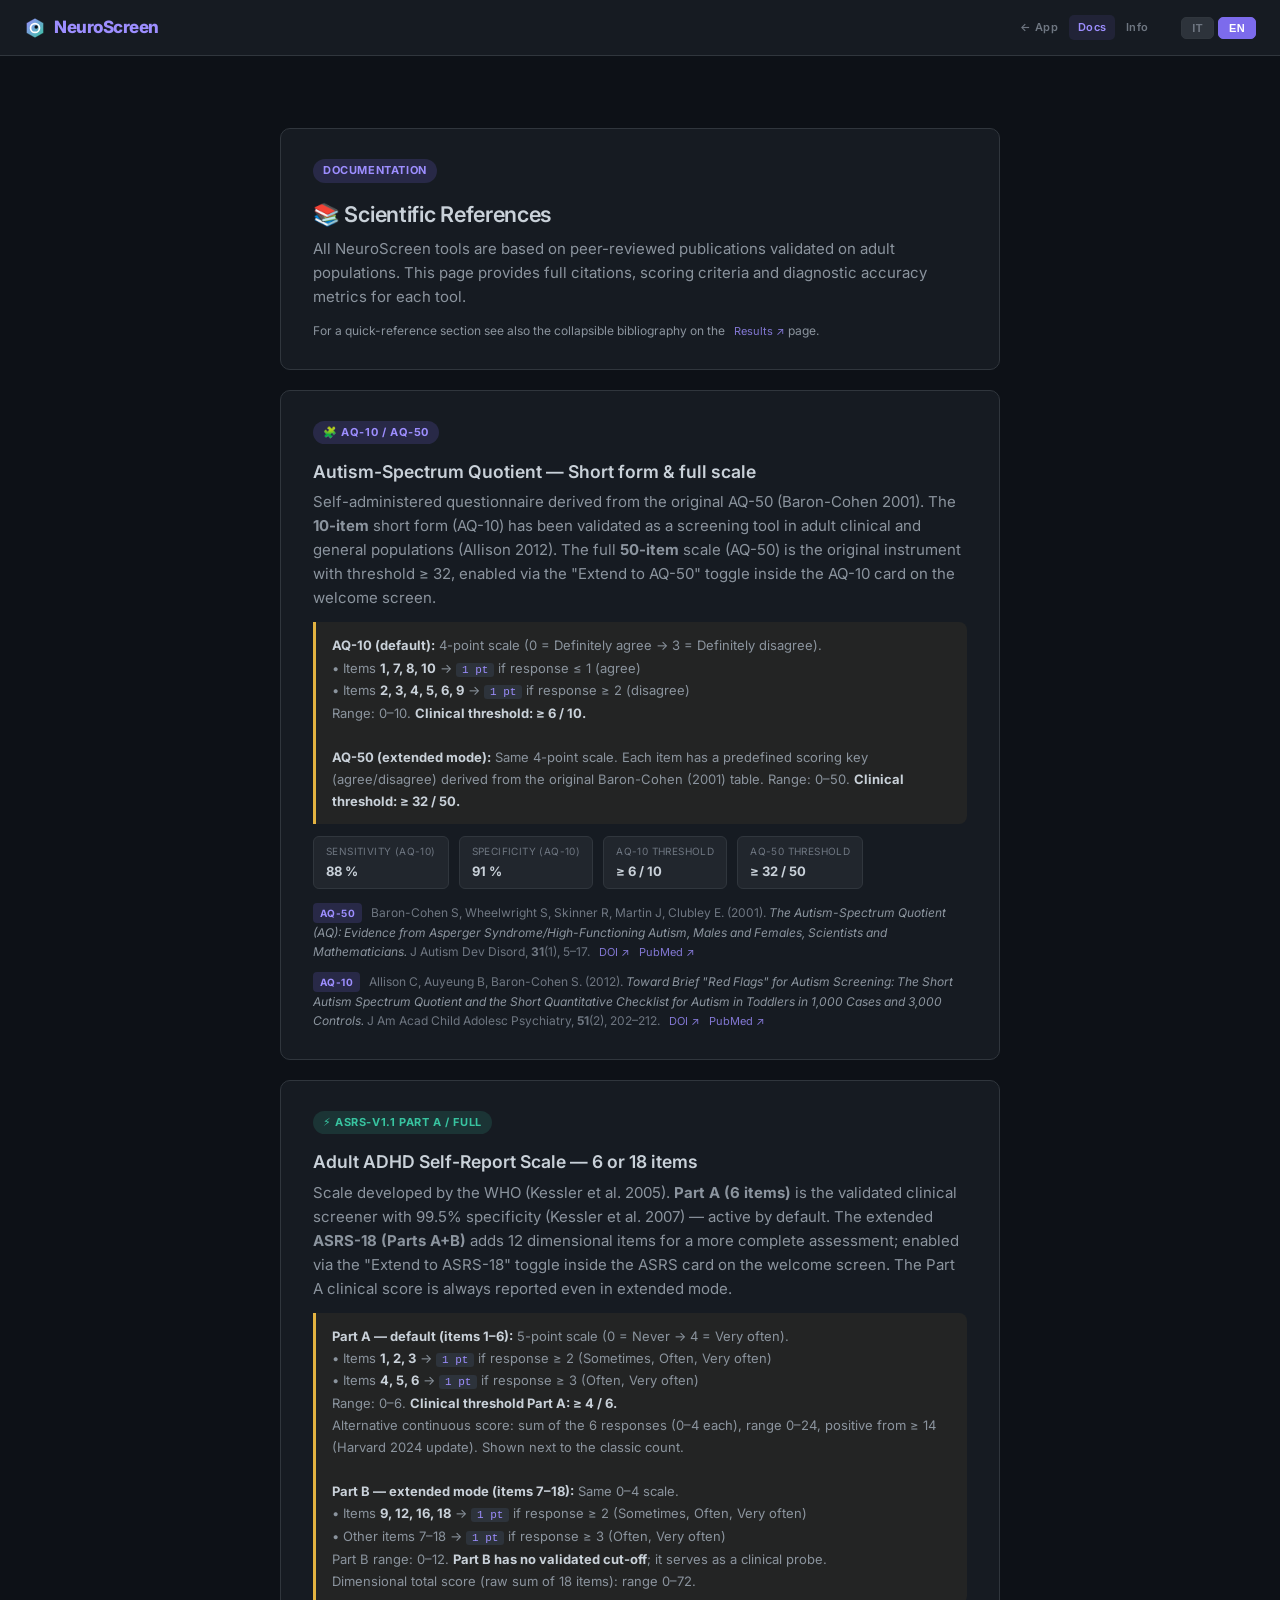
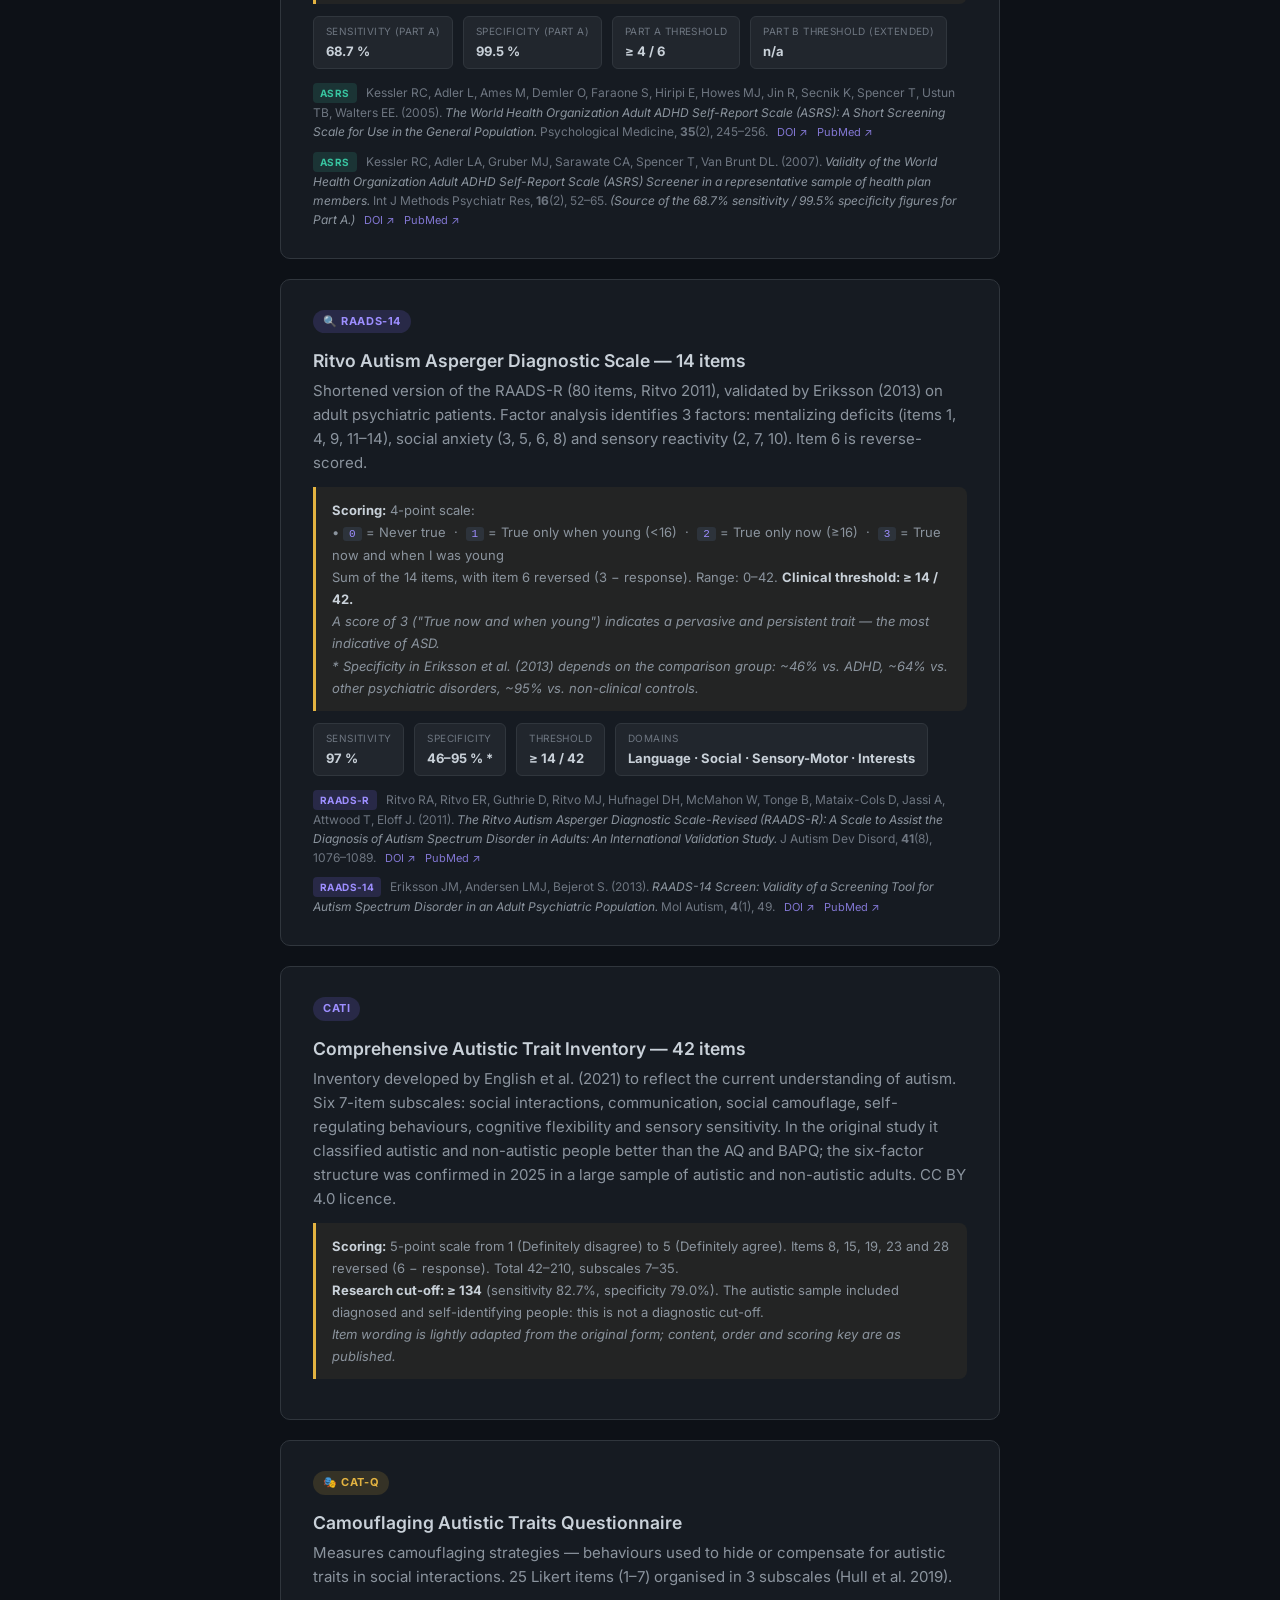
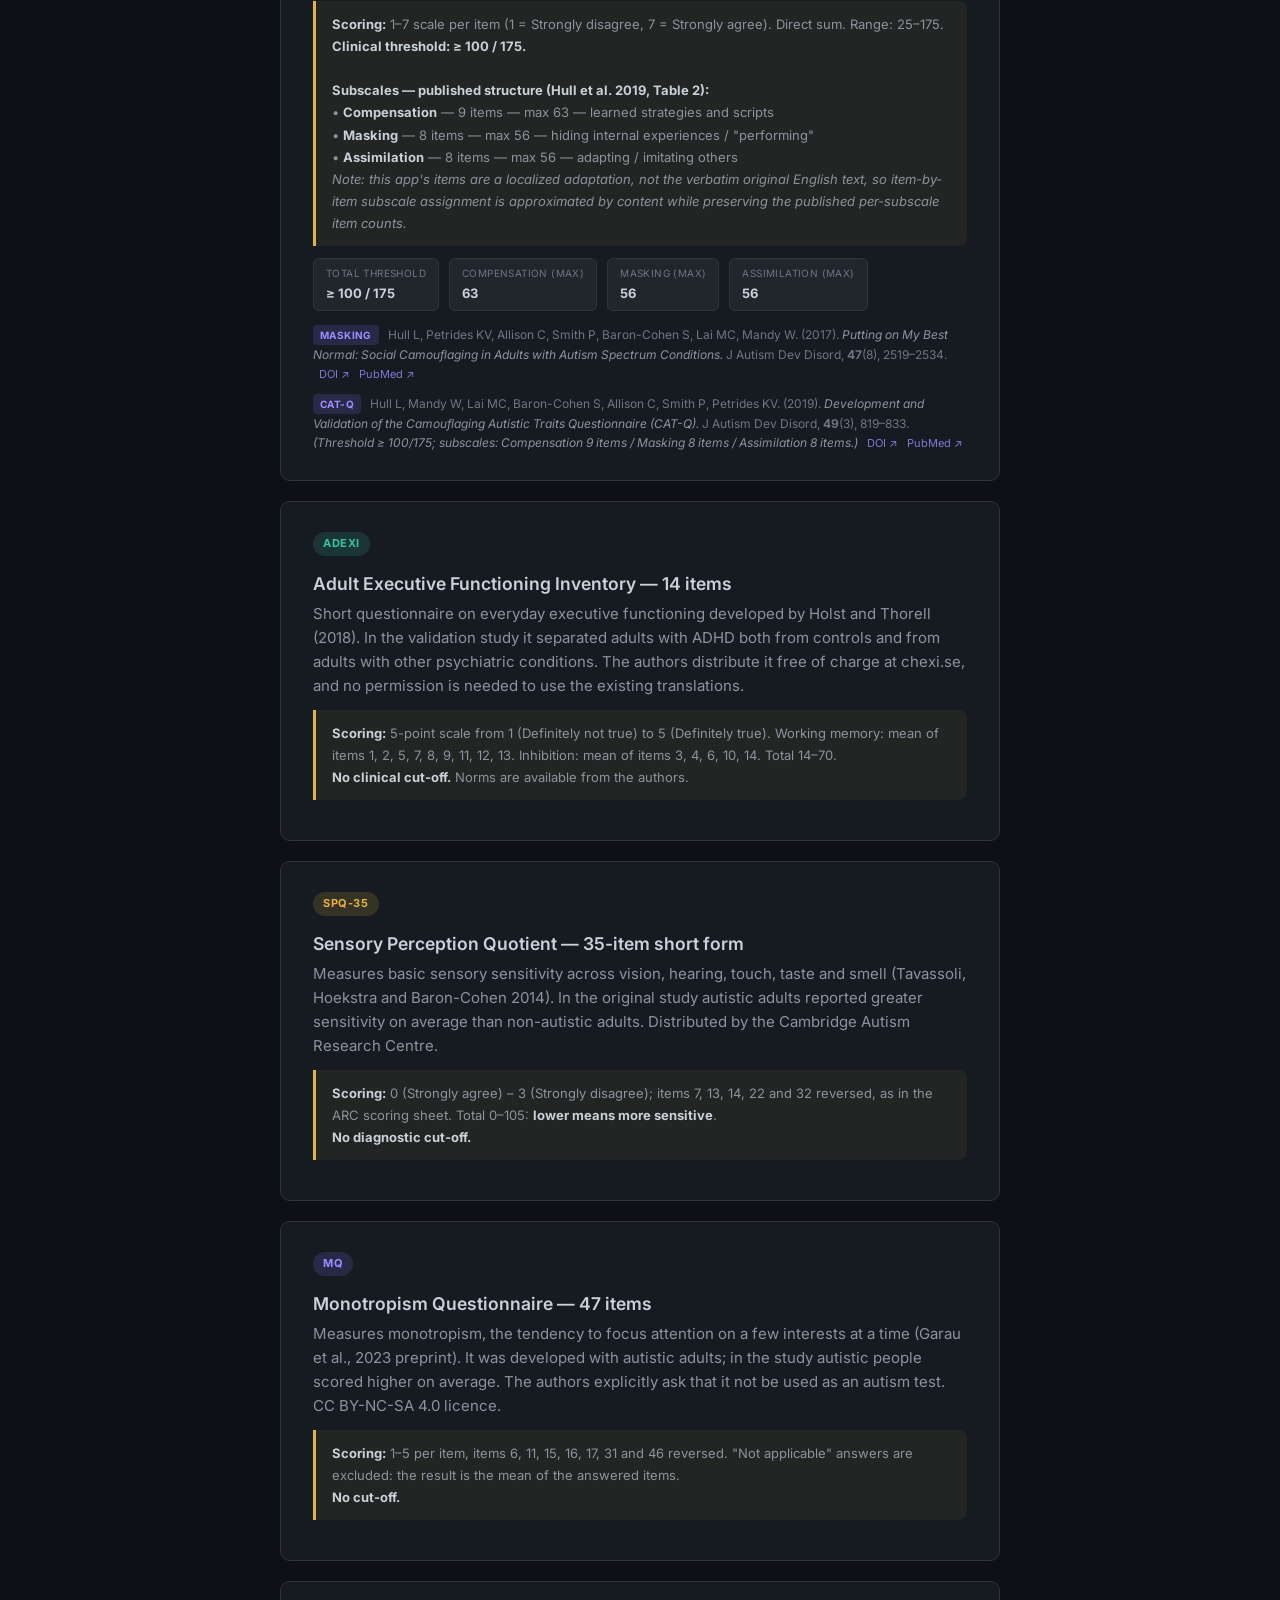
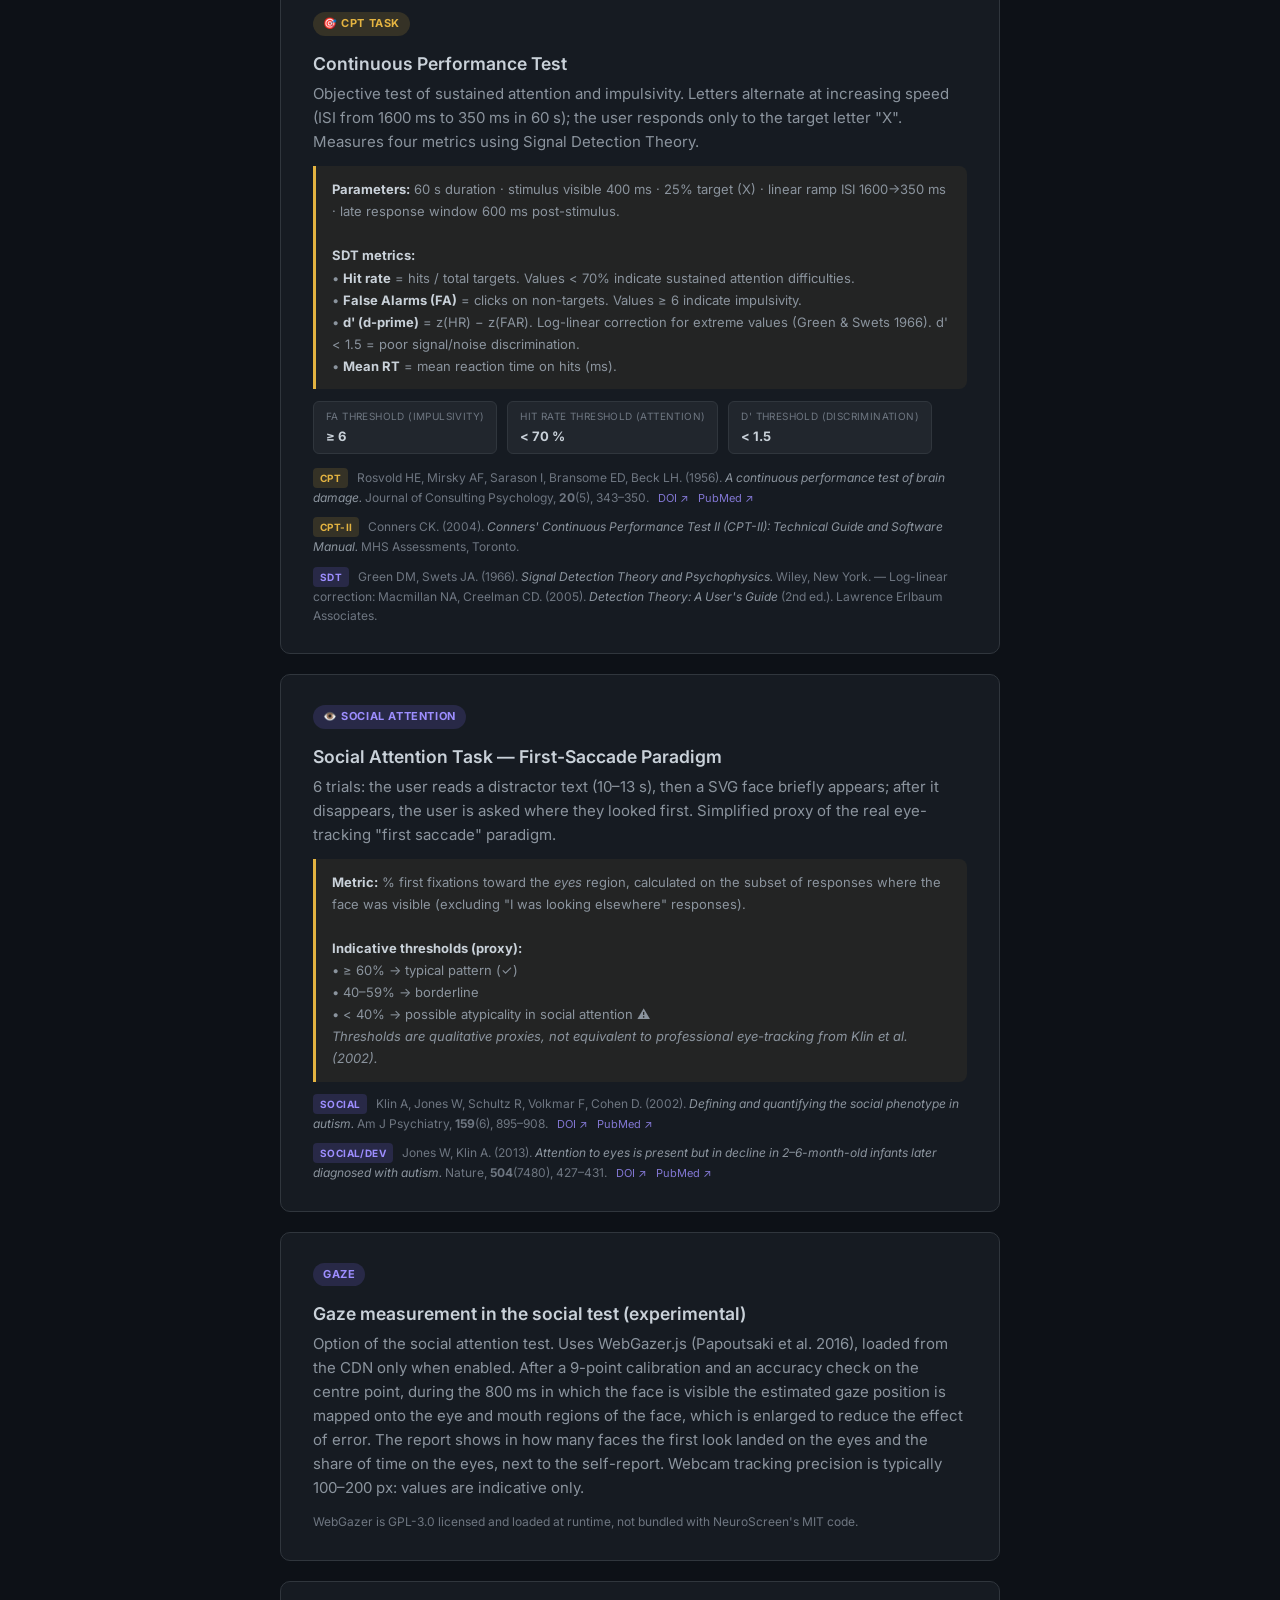
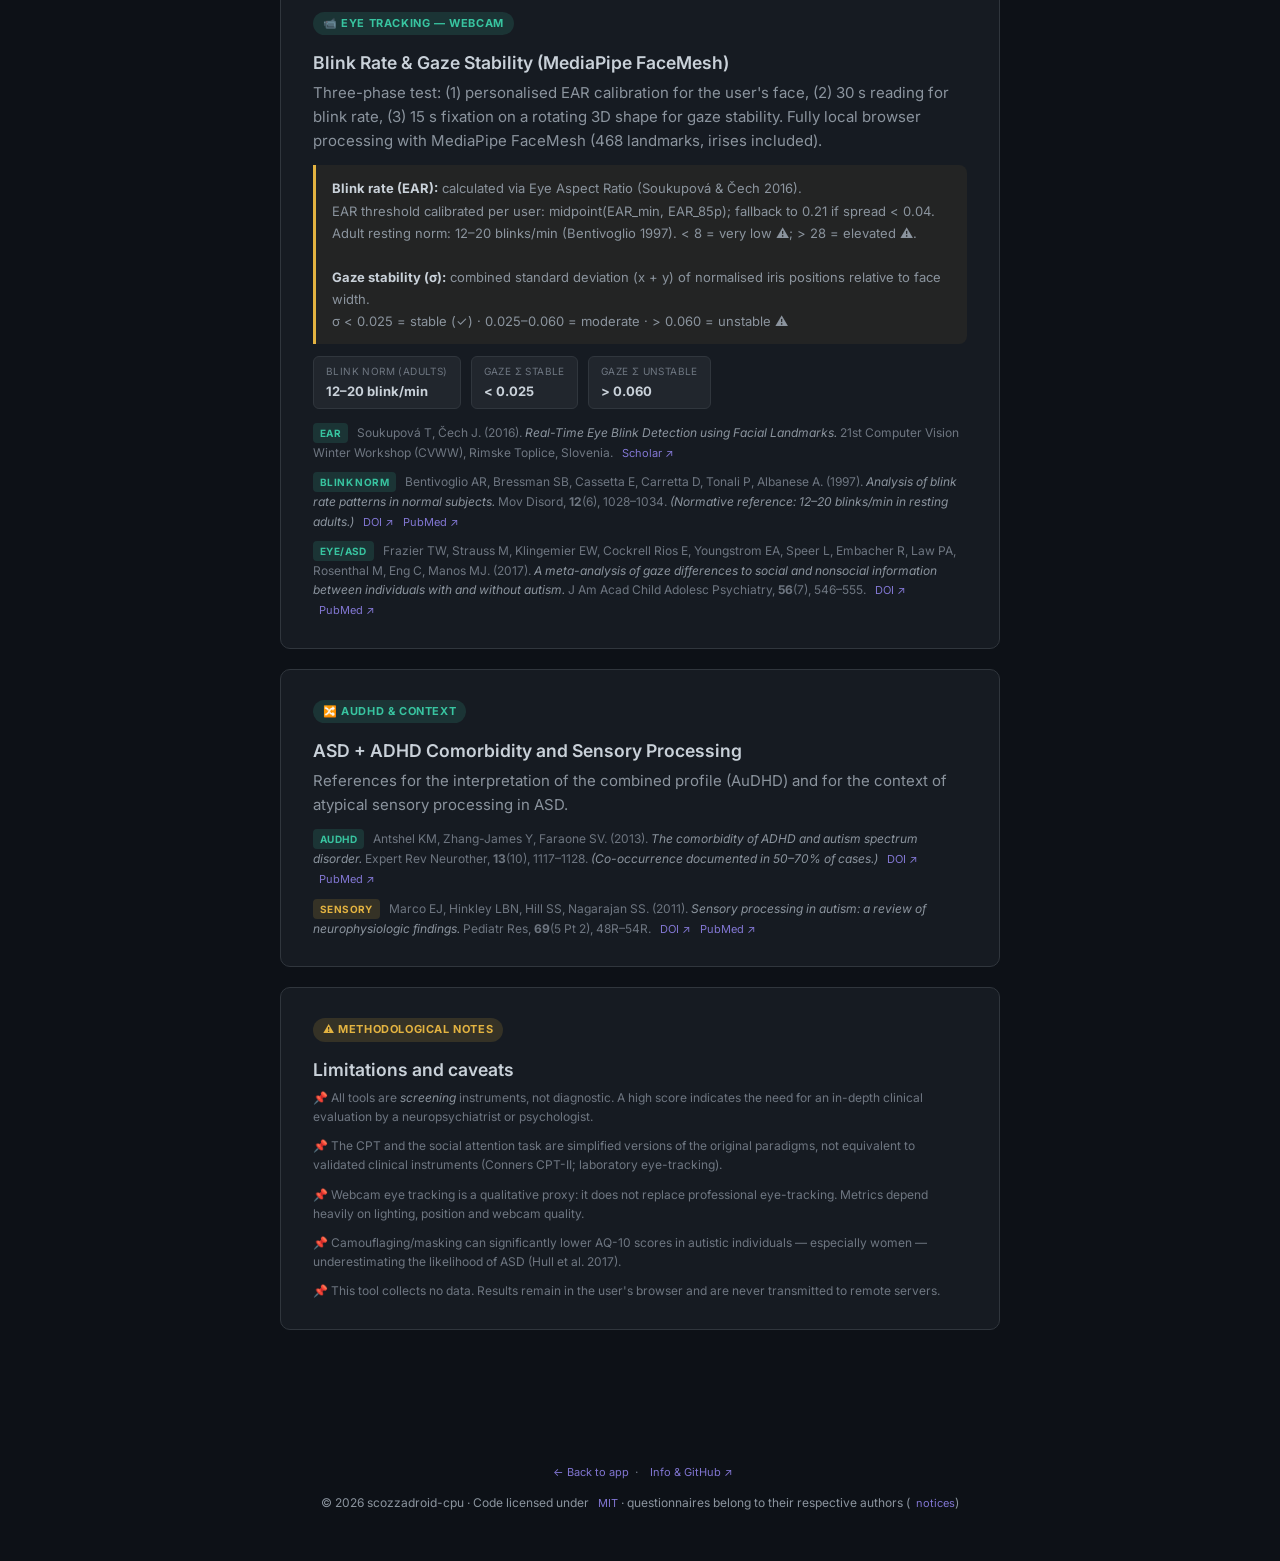
==== commit f0f5a746: "Add ADEXI, SPQ-35, Monotropism Questionnaire and initial test guide" ====
--- a/docs.html
+++ b/docs.html
@@ -328,6 +328,57 @@
     </ul>
   </div>
 
+  <!-- ── ADEXI ── -->
+  <div class="card">
+    <span class="badge badge-teal">ADEXI</span>
+    <h3 style="font-size:1.1rem;margin-bottom:4px">Adult Executive Functioning Inventory — 14 <span class="lang-it">item</span><span class="lang-en">items</span></h3>
+    <p class="lang-it">Questionario breve sulle funzioni esecutive nella vita quotidiana, sviluppato da Holst e Thorell (2018). Nello studio di validazione ha distinto gli adulti con ADHD sia dai controlli sia dagli adulti con altri disturbi psichiatrici. Gli autori lo distribuiscono gratuitamente su chexi.se, anche in italiano, e non serve un permesso per usare le versioni già tradotte.</p>
+    <p class="lang-en">Short questionnaire on everyday executive functioning developed by Holst and Thorell (2018). In the validation study it separated adults with ADHD both from controls and from adults with other psychiatric conditions. The authors distribute it free of charge at chexi.se, and no permission is needed to use the existing translations.</p>
+    <div class="docs-scoring lang-it">
+      <strong>Scoring:</strong> scala a 5 punti da 1 (Completamente in disaccordo) a 5 (Completamente d'accordo). Memoria di lavoro: media degli item 1, 2, 5, 7, 8, 9, 11, 12, 13. Inibizione: media degli item 3, 4, 6, 10, 14. Totale 14–70.<br>
+      <strong>Nessuna soglia clinica.</strong> Le norme sono disponibili presso gli autori.<br>
+      <em>Testo della versione italiana ufficiale (traduzione F. Denoth, IFC-CNR), con due refusi corretti agli item 4 e 11.</em>
+    </div>
+    <div class="docs-scoring lang-en">
+      <strong>Scoring:</strong> 5-point scale from 1 (Definitely not true) to 5 (Definitely true). Working memory: mean of items 1, 2, 5, 7, 8, 9, 11, 12, 13. Inhibition: mean of items 3, 4, 6, 10, 14. Total 14–70.<br>
+      <strong>No clinical cut-off.</strong> Norms are available from the authors.
+    </div>
+  </div>
+
+  <!-- ── SPQ-35 ── -->
+  <div class="card">
+    <span class="badge badge-warn">SPQ-35</span>
+    <h3 style="font-size:1.1rem;margin-bottom:4px">Sensory Perception Quotient — <span class="lang-it">versione breve a 35 item</span><span class="lang-en">35-item short form</span></h3>
+    <p class="lang-it">Misura la sensibilità percettiva di base in vista, udito, tatto, gusto e olfatto (Tavassoli, Hoekstra e Baron-Cohen 2014). Nello studio originale gli adulti autistici hanno riferito in media una sensibilità maggiore dei non autistici. Versione italiana di R. Keller e S. Brighenti (Torino), distribuita dal Cambridge Autism Research Centre.</p>
+    <p class="lang-en">Measures basic sensory sensitivity across vision, hearing, touch, taste and smell (Tavassoli, Hoekstra and Baron-Cohen 2014). In the original study autistic adults reported greater sensitivity on average than non-autistic adults. Distributed by the Cambridge Autism Research Centre.</p>
+    <div class="docs-scoring lang-it">
+      <strong>Scoring:</strong> 0 (Fortemente d'accordo) – 3 (Fortemente in disaccordo); item 7, 13, 14, 22 e 32 invertiti, come da foglio di scoring ARC. Totale 0–105: <strong>più basso significa più sensibile</strong>.<br>
+      <strong>Nessuna soglia diagnostica.</strong><br>
+      <em>La versione italiana sposta l'item 35 inglese in posizione 27 e lo formula al negativo: NeuroScreen lo inverte quando la risposta è data in italiano. Corretto un refuso all'item 1.</em>
+    </div>
+    <div class="docs-scoring lang-en">
+      <strong>Scoring:</strong> 0 (Strongly agree) – 3 (Strongly disagree); items 7, 13, 14, 22 and 32 reversed, as in the ARC scoring sheet. Total 0–105: <strong>lower means more sensitive</strong>.<br>
+      <strong>No diagnostic cut-off.</strong>
+    </div>
+  </div>
+
+  <!-- ── MQ ── -->
+  <div class="card">
+    <span class="badge badge-purple">MQ</span>
+    <h3 style="font-size:1.1rem;margin-bottom:4px">Monotropism Questionnaire — 47 <span class="lang-it">item</span><span class="lang-en">items</span></h3>
+    <p class="lang-it">Misura il monotropismo, la tendenza a concentrare l'attenzione su pochi interessi alla volta (Garau et al., preprint 2023). È stato sviluppato con adulti autistici; nello studio le persone autistiche hanno avuto in media punteggi più alti. Gli autori chiedono esplicitamente di non usarlo come test per l'autismo. Licenza CC BY-NC-SA 4.0.</p>
+    <p class="lang-en">Measures monotropism, the tendency to focus attention on a few interests at a time (Garau et al., 2023 preprint). It was developed with autistic adults; in the study autistic people scored higher on average. The authors explicitly ask that it not be used as an autism test. CC BY-NC-SA 4.0 licence.</p>
+    <div class="docs-scoring lang-it">
+      <strong>Scoring:</strong> 1–5 per item, item 6, 11, 15, 16, 17, 31 e 46 invertiti. La risposta "Non applicabile" è esclusa: il risultato è la media degli item risposti.<br>
+      <strong>Nessuna soglia.</strong><br>
+      <em>Non esiste una versione italiana validata: il testo italiano è una traduzione di NeuroScreen, rilasciata con la stessa licenza CC BY-NC-SA 4.0.</em>
+    </div>
+    <div class="docs-scoring lang-en">
+      <strong>Scoring:</strong> 1–5 per item, items 6, 11, 15, 16, 17, 31 and 46 reversed. "Not applicable" answers are excluded: the result is the mean of the answered items.<br>
+      <strong>No cut-off.</strong>
+    </div>
+  </div>
+
   <!-- ── CPT ── -->
   <div class="card">
     <span class="badge badge-warn">🎯 CPT Task</span>
--- a/style.css
+++ b/style.css
@@ -1074,3 +1074,38 @@
 .test-card:has(.test-stamp-wrap:hover),
 .test-card:has(.test-stamp-wrap:focus-within) { z-index: 30; }
 .wlc-copyright a, footer p a { margin: 0; padding: 0; }
+
+/* ── Initial guide (welcome screen) ───────────────────── */
+.guide-box {
+  border: 1px solid rgba(56,196,160,.35);
+  border-left: 3px solid var(--teal2);
+  border-radius: var(--radius);
+  padding: 16px 18px;
+  margin-bottom: 22px;
+  background: rgba(56,196,160,.05);
+}
+.guide-closed { display: flex; align-items: center; justify-content: space-between; gap: 16px; }
+.guide-title  { font-weight: 600; font-size: 15px; color: var(--text); }
+.guide-sub    { font-size: 13px; color: var(--text2); margin-top: 4px; }
+.guide-head   { display: flex; align-items: baseline; justify-content: space-between; gap: 12px; margin-bottom: 10px; }
+.guide-count  { font-size: 12px; color: var(--text3); }
+.guide-q      { font-size: 15px; color: var(--text); margin: 14px 0 12px; line-height: 1.5; }
+.guide-opts   { display: flex; flex-direction: column; gap: 8px; margin-bottom: 10px; }
+.guide-link   { background: none; border: none; color: var(--teal2); font-size: 12px; cursor: pointer; padding: 4px 0; }
+.guide-link:hover, .guide-link:focus-visible { text-decoration: underline; }
+.guide-list   { list-style: none; margin: 12px 0 0; padding: 0; display: flex; flex-direction: column; gap: 10px; }
+.guide-list li { font-size: 14px; color: var(--text); line-height: 1.45; }
+.guide-min    { font-size: 12px; color: var(--text3); margin-left: 6px; }
+.guide-why    { font-size: 13px; color: var(--text2); }
+.guide-later-title { font-size: 12px; color: var(--text3); margin-top: 16px; }
+.guide-list-later li { opacity: .75; }
+.guide-note   { font-size: 12px; color: var(--text3); margin-top: 14px; }
+.guide-actions { display: flex; gap: 10px; flex-wrap: wrap; margin-top: 12px; }
+@media (max-width: 600px) {
+  .guide-closed { flex-direction: column; align-items: flex-start; }
+}
+
+/* Trait measures have no threshold, so their chip is neutral */
+.chip-neutral { background: rgba(110,118,129,.18); color: var(--text2); }
+/* MQ "not applicable" is set apart from the agreement scale */
+.opt-btn.opt-na { margin-top: 6px; font-style: italic; }
